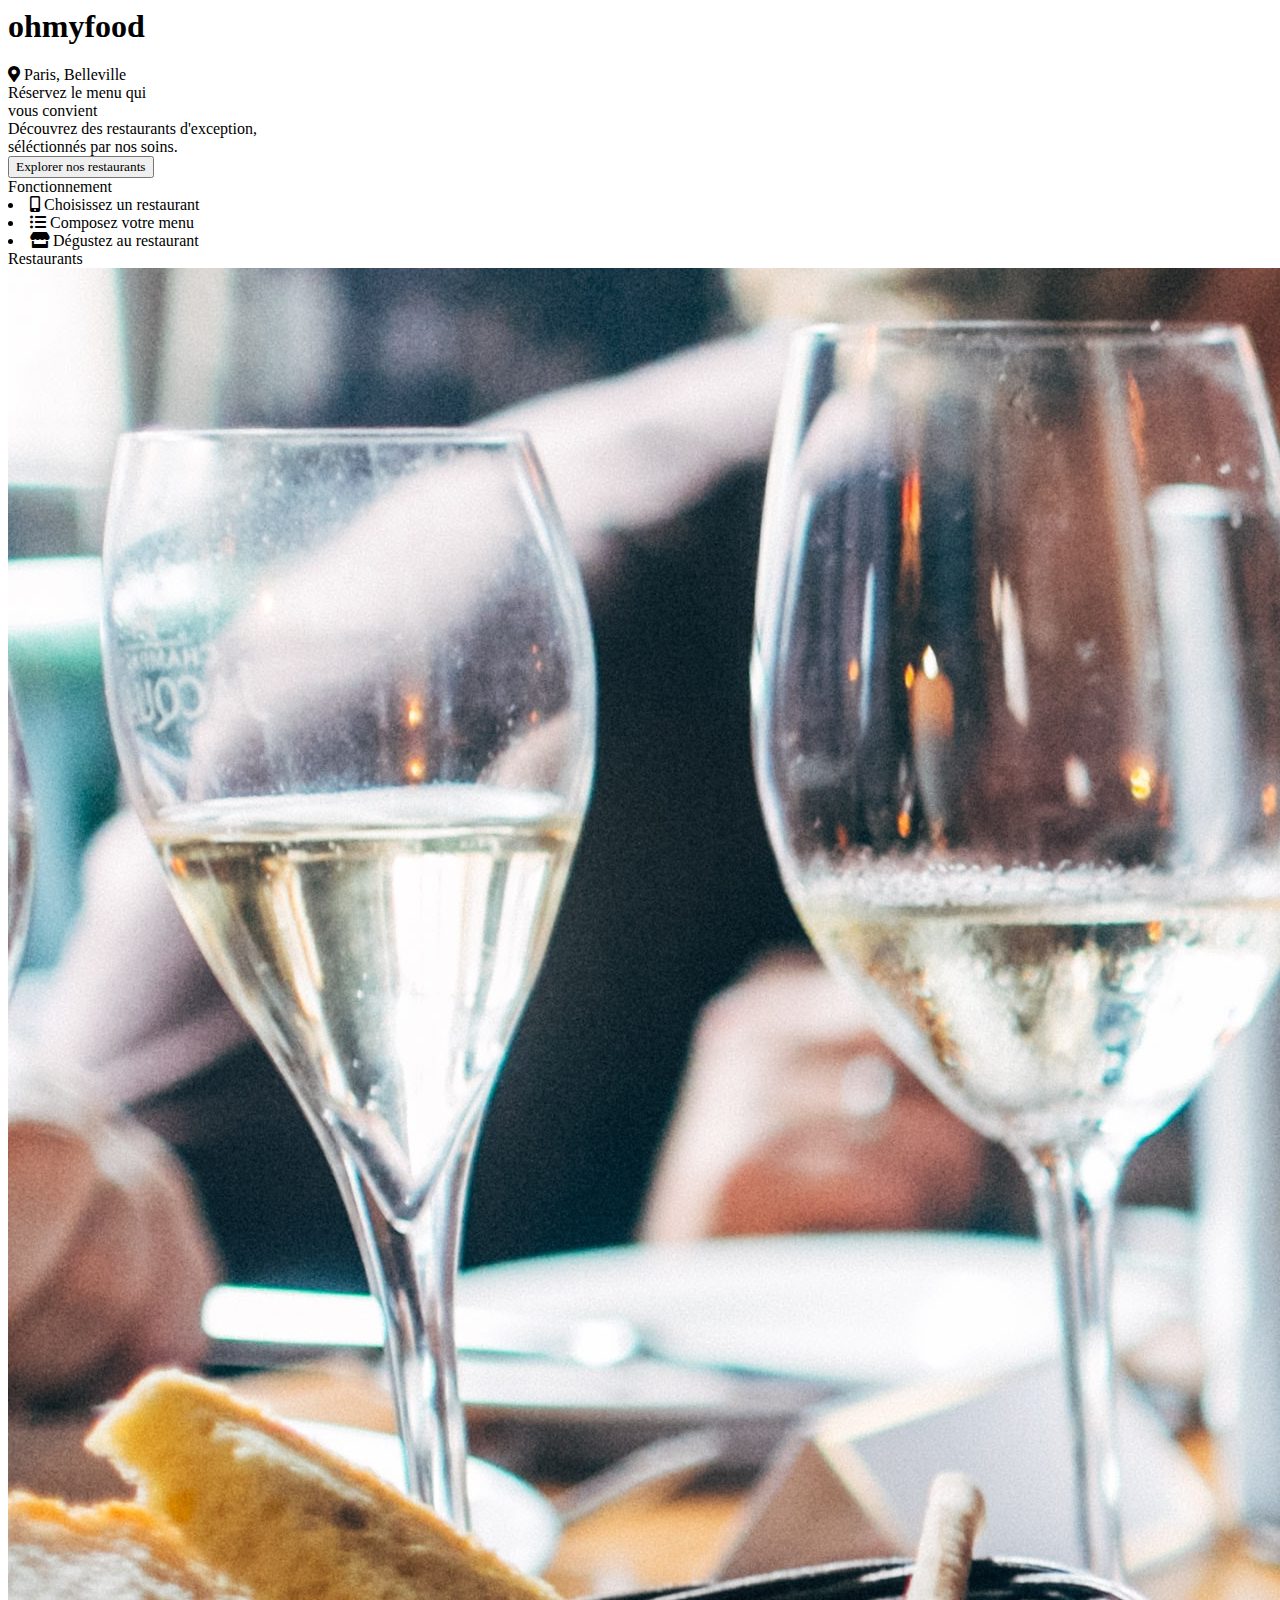
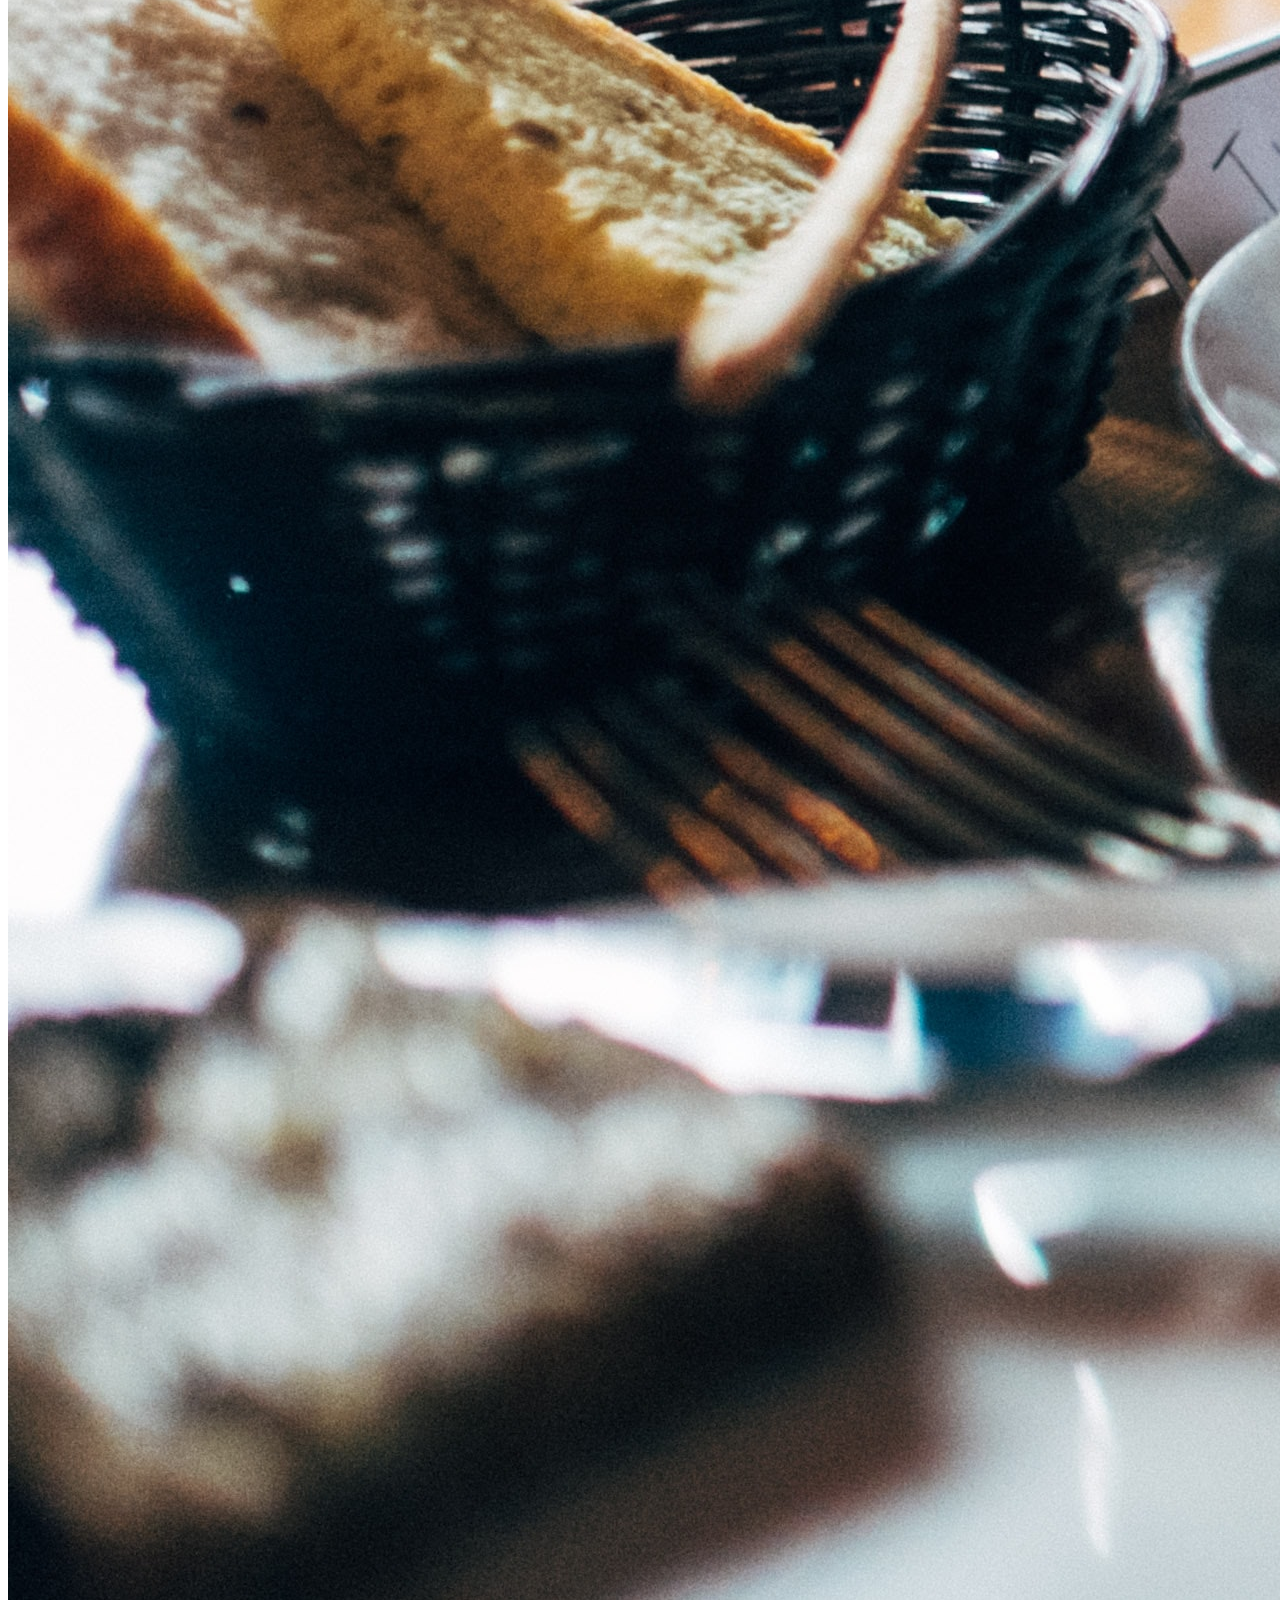
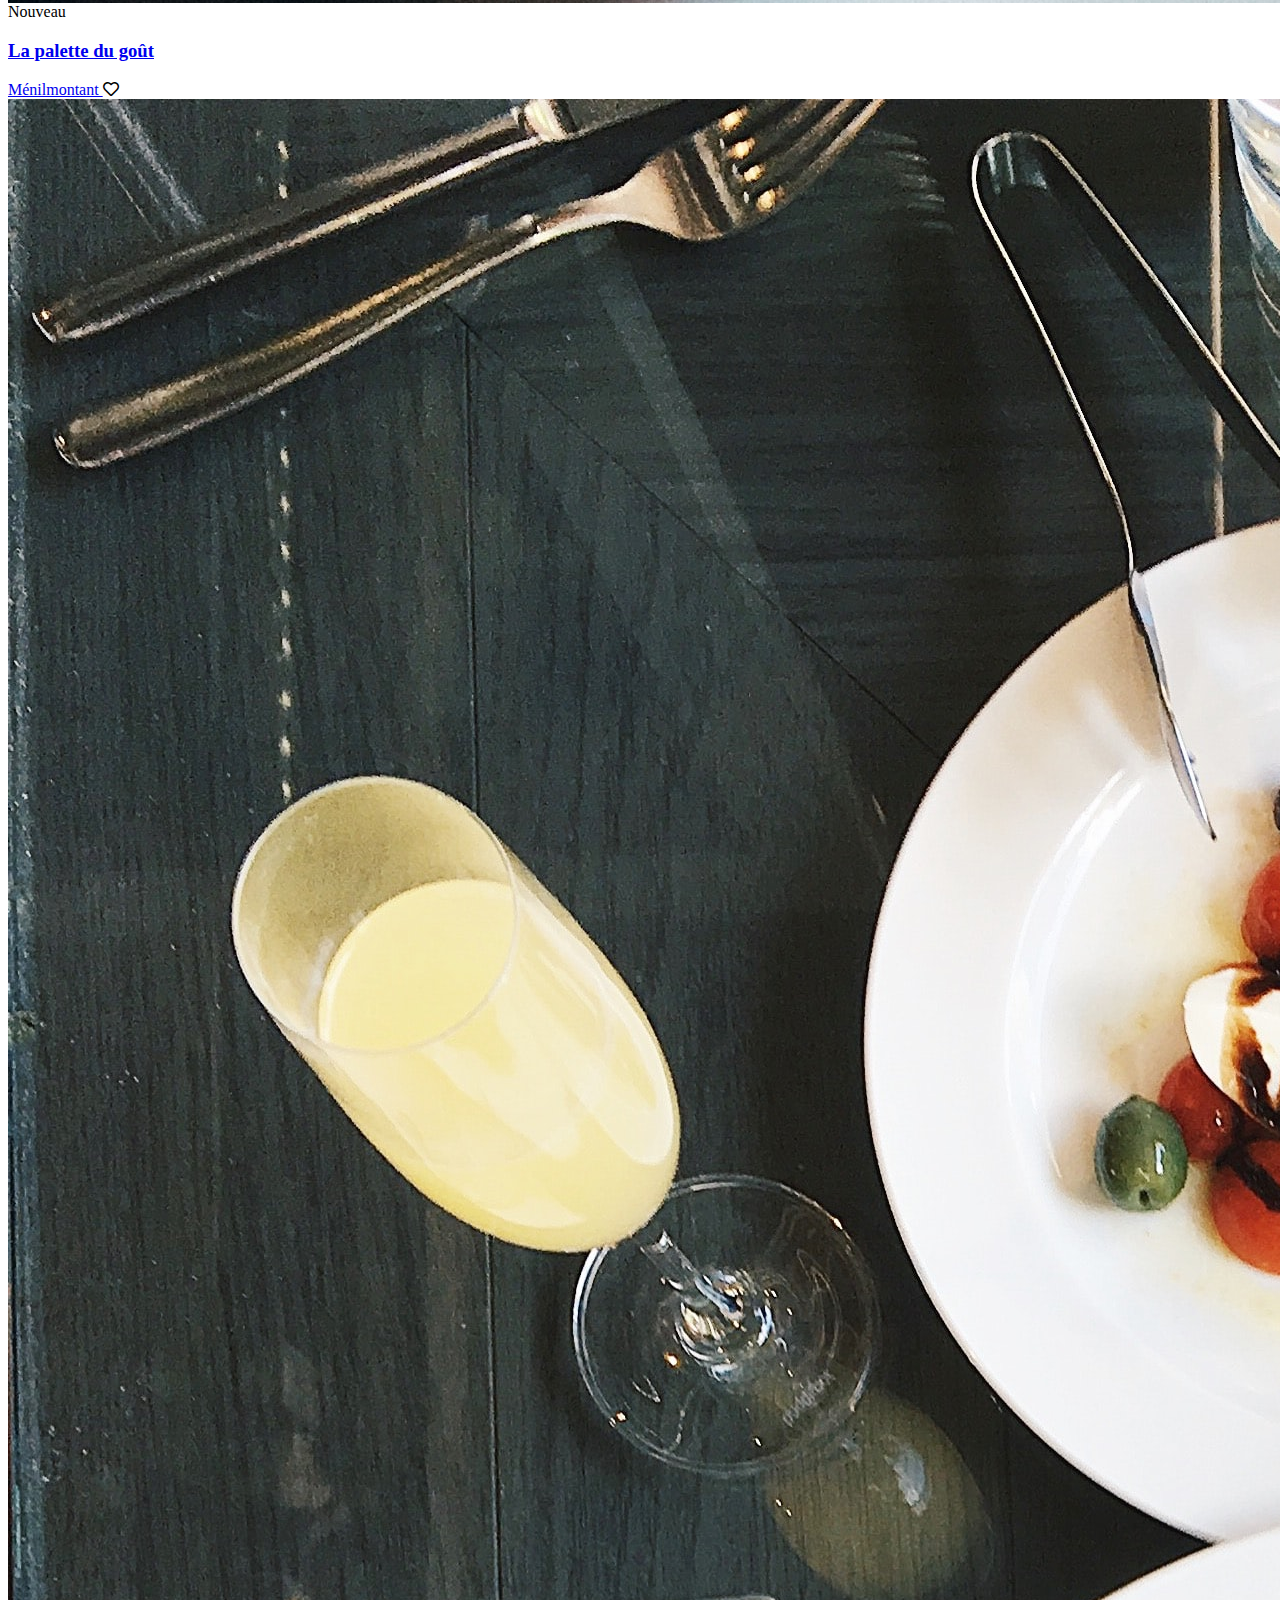
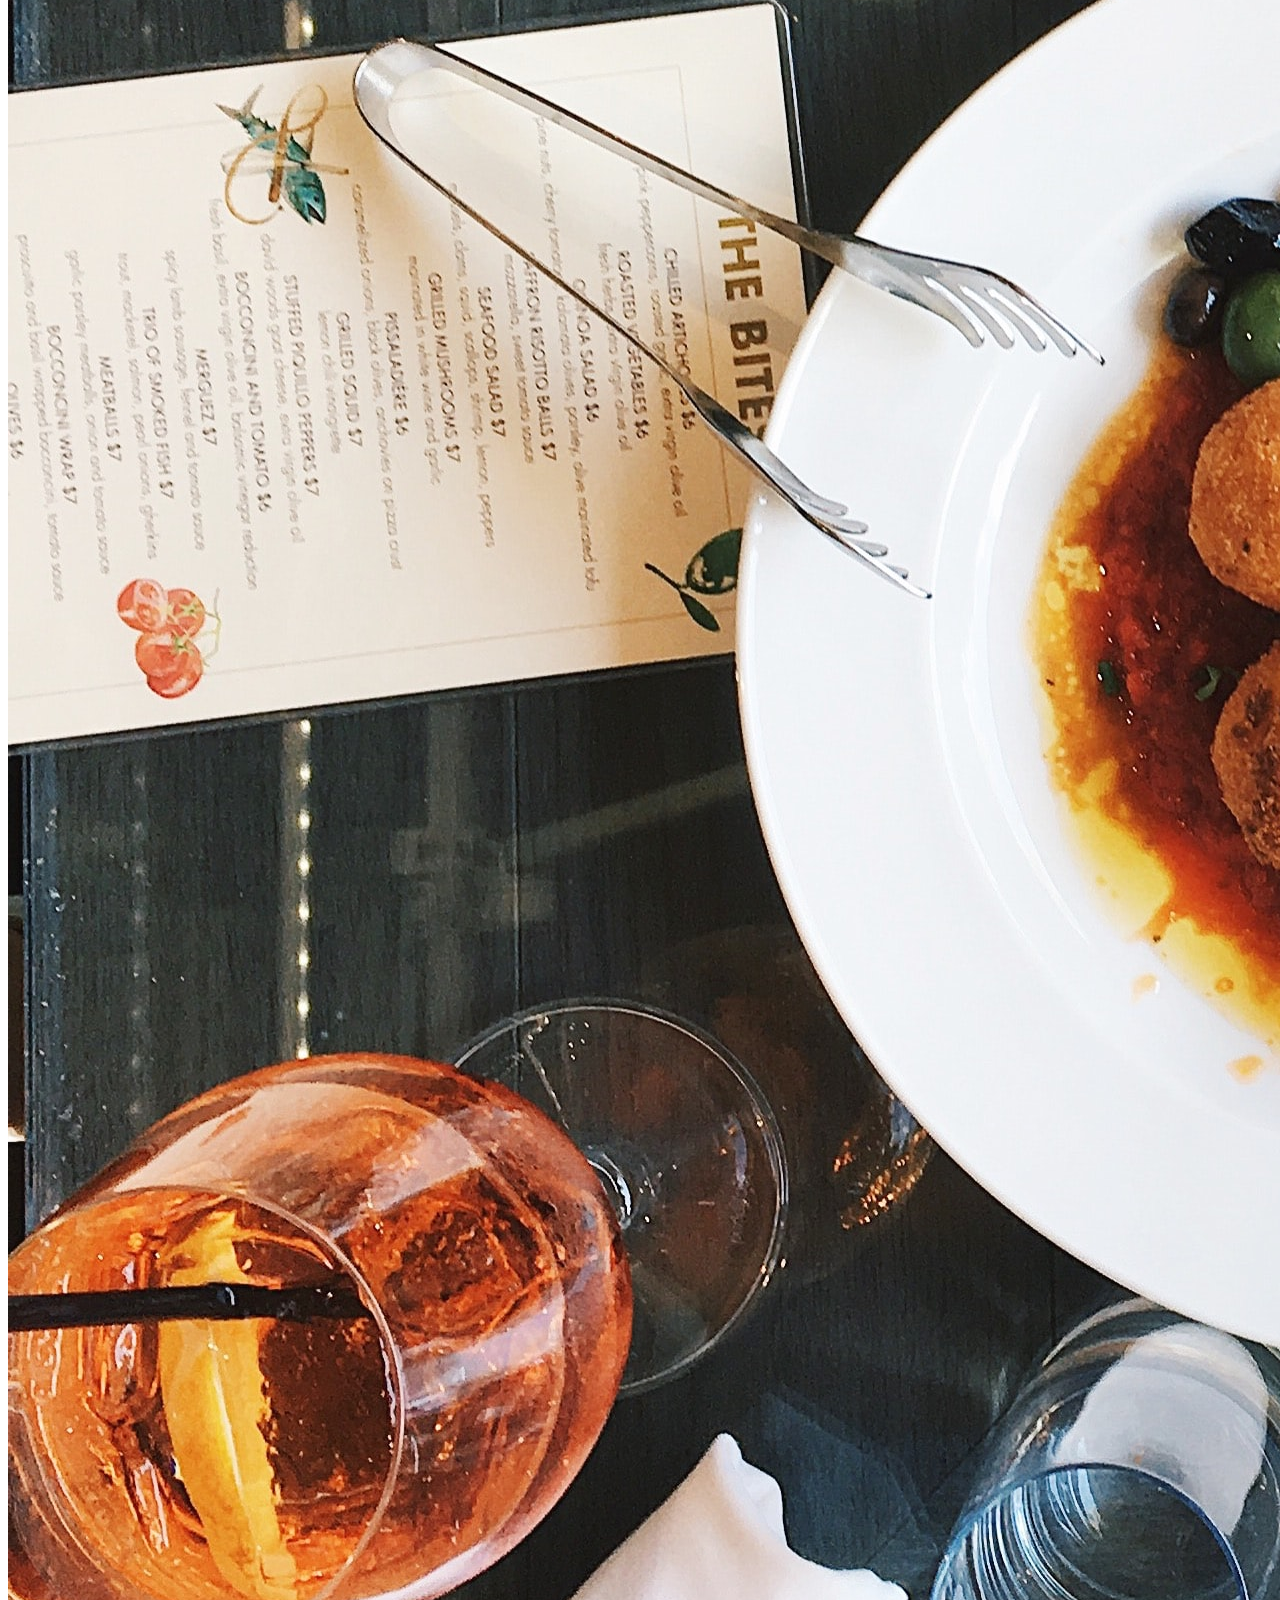
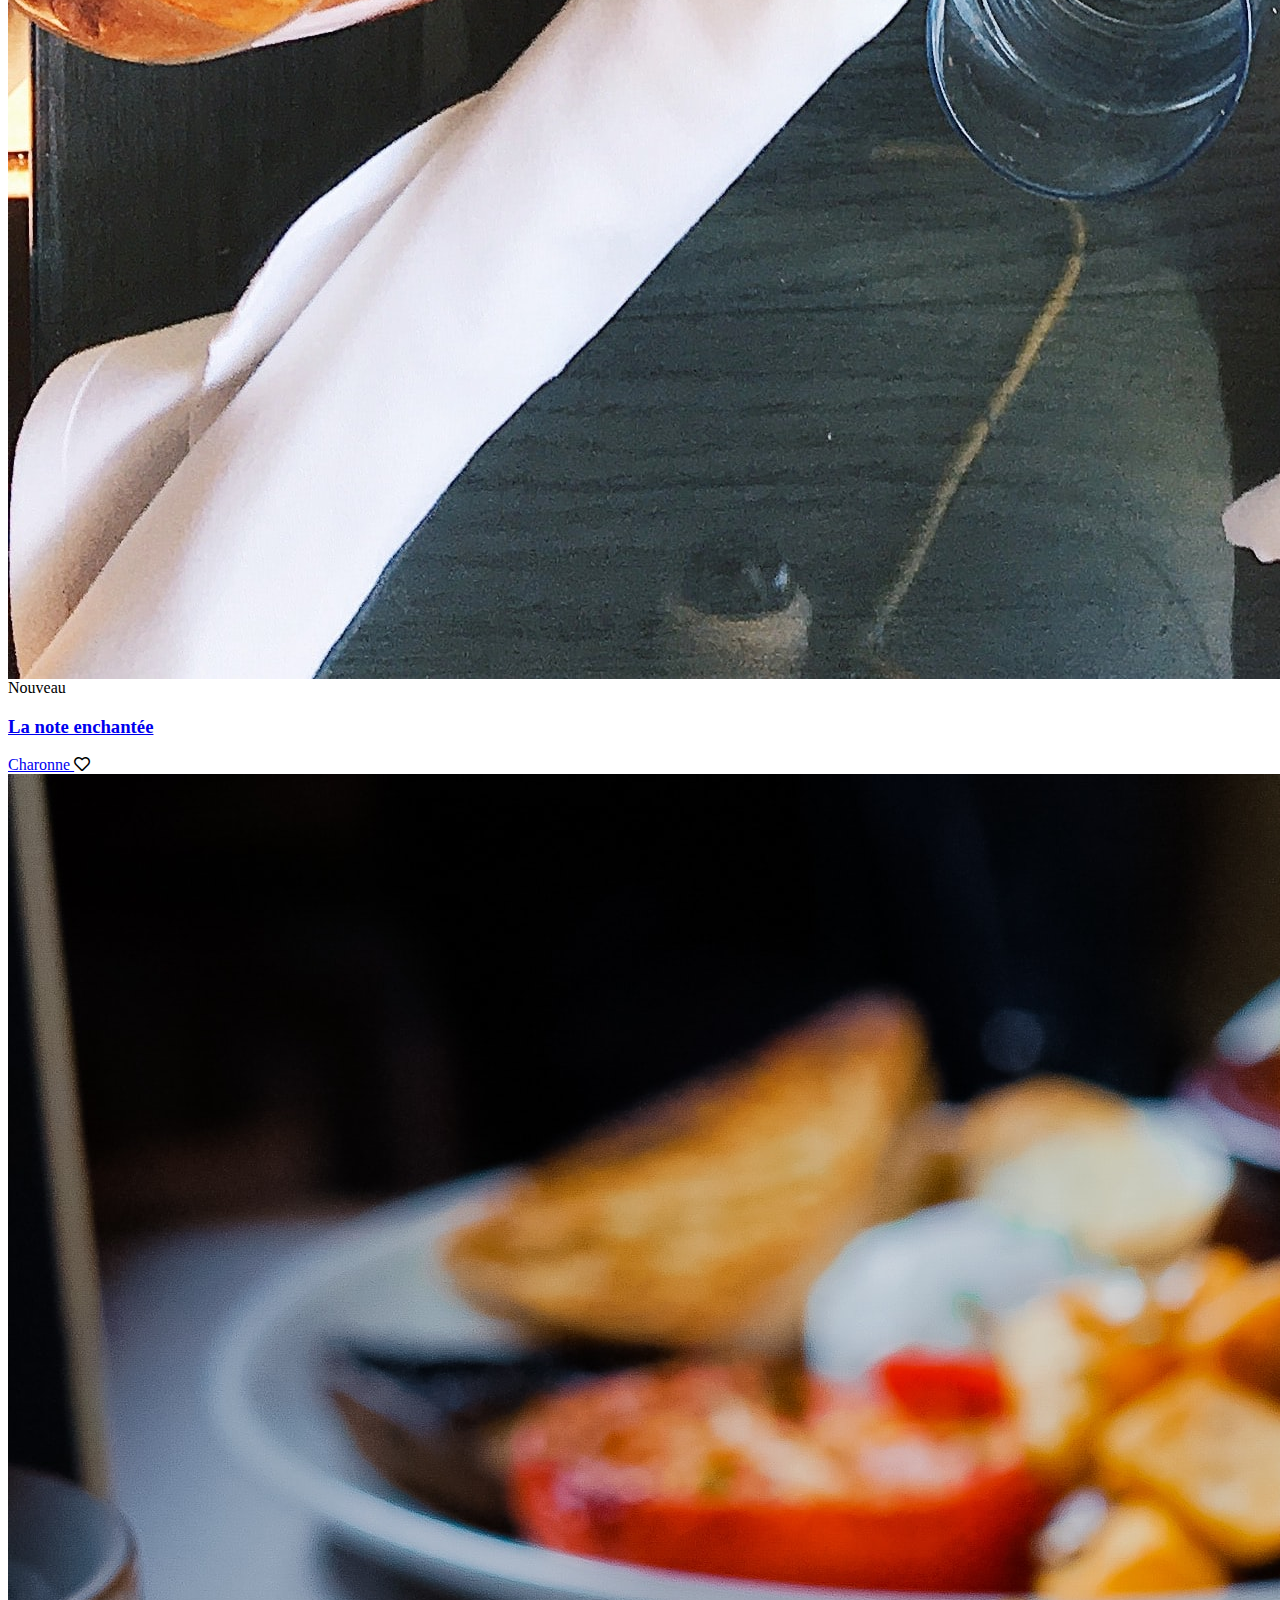
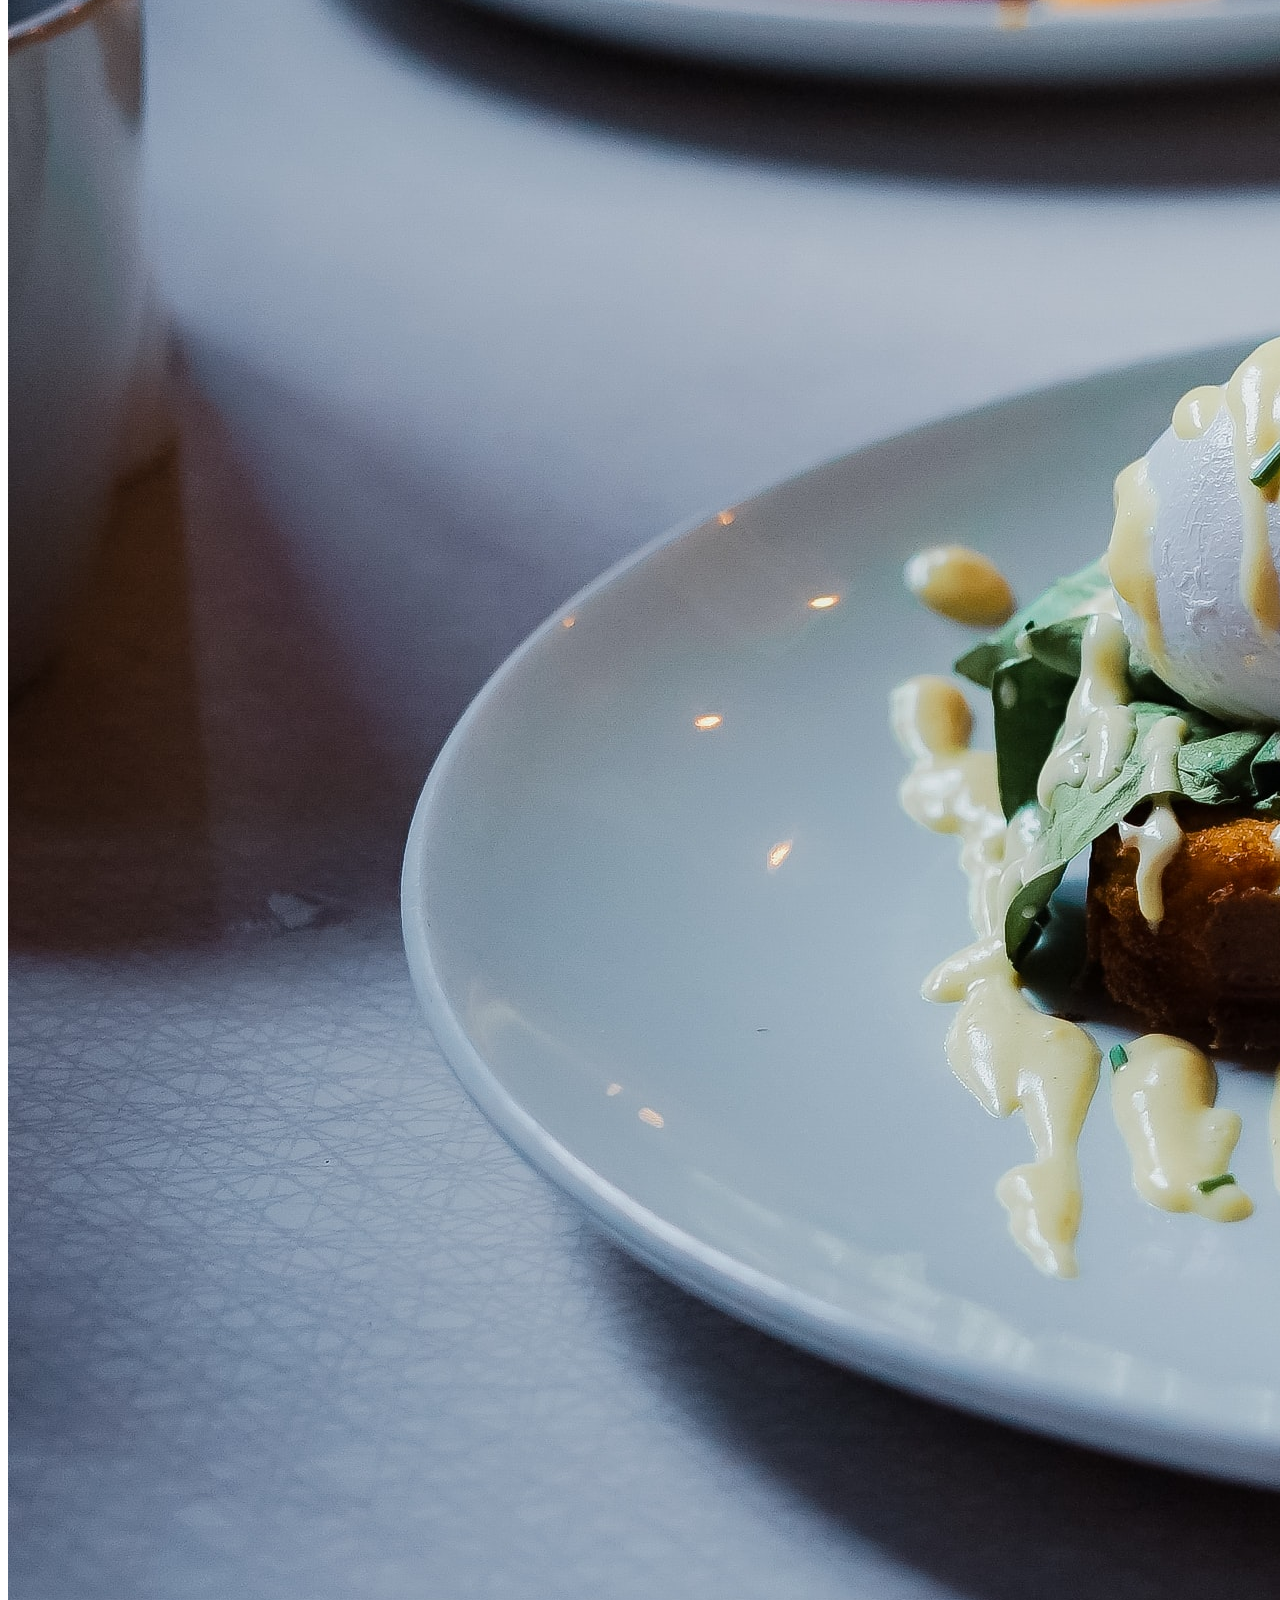
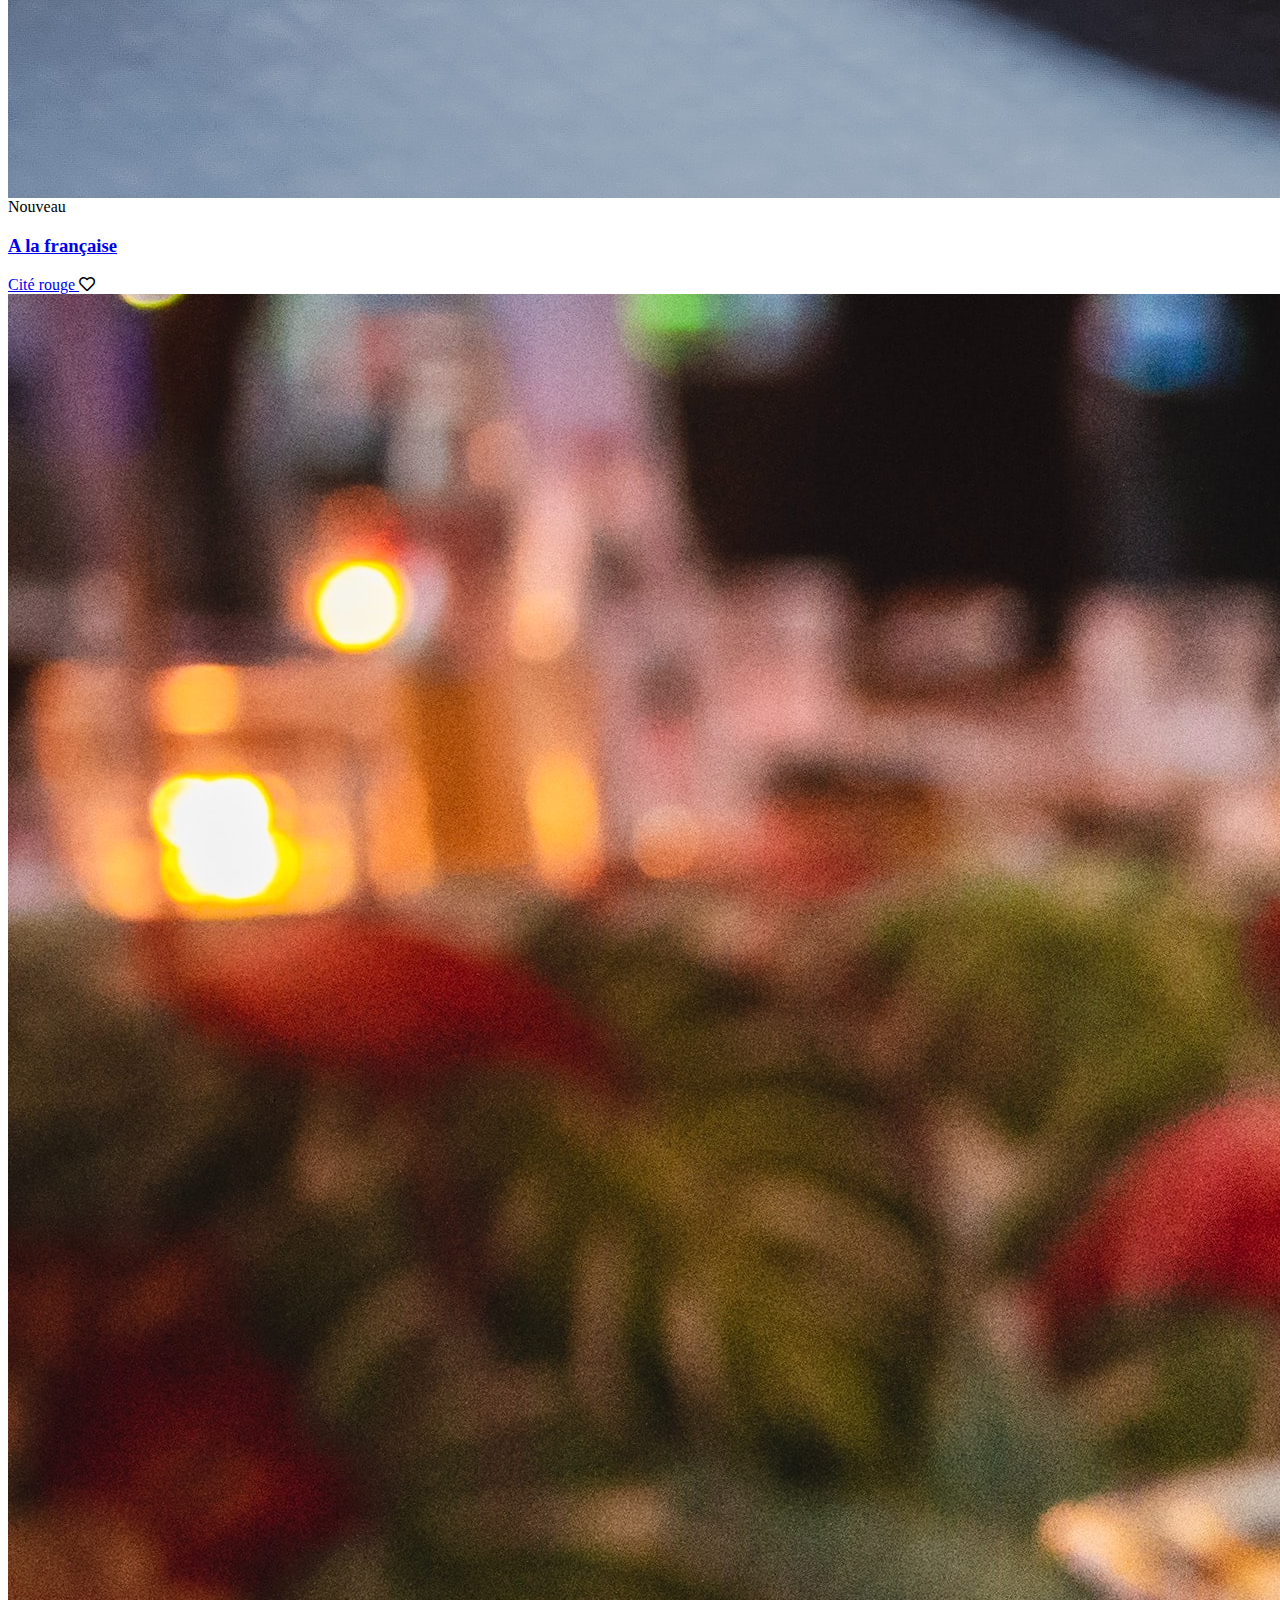
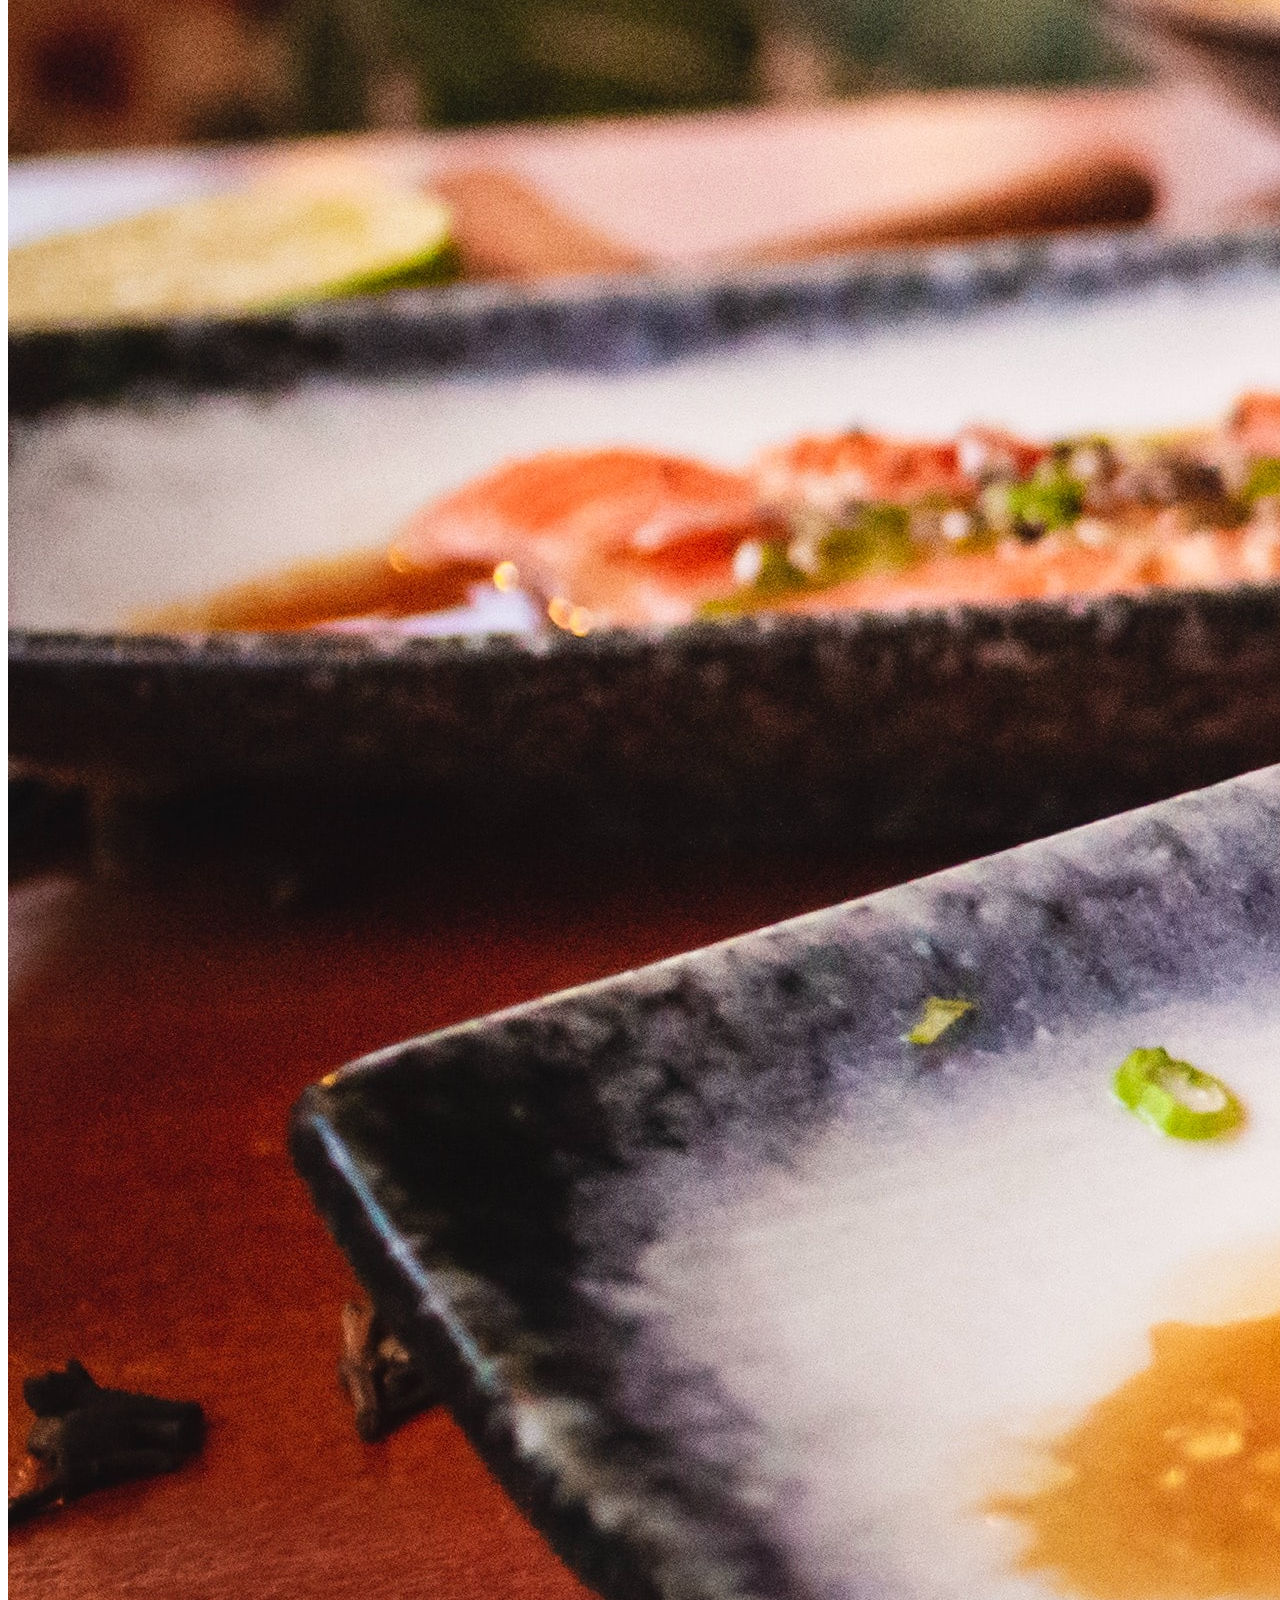
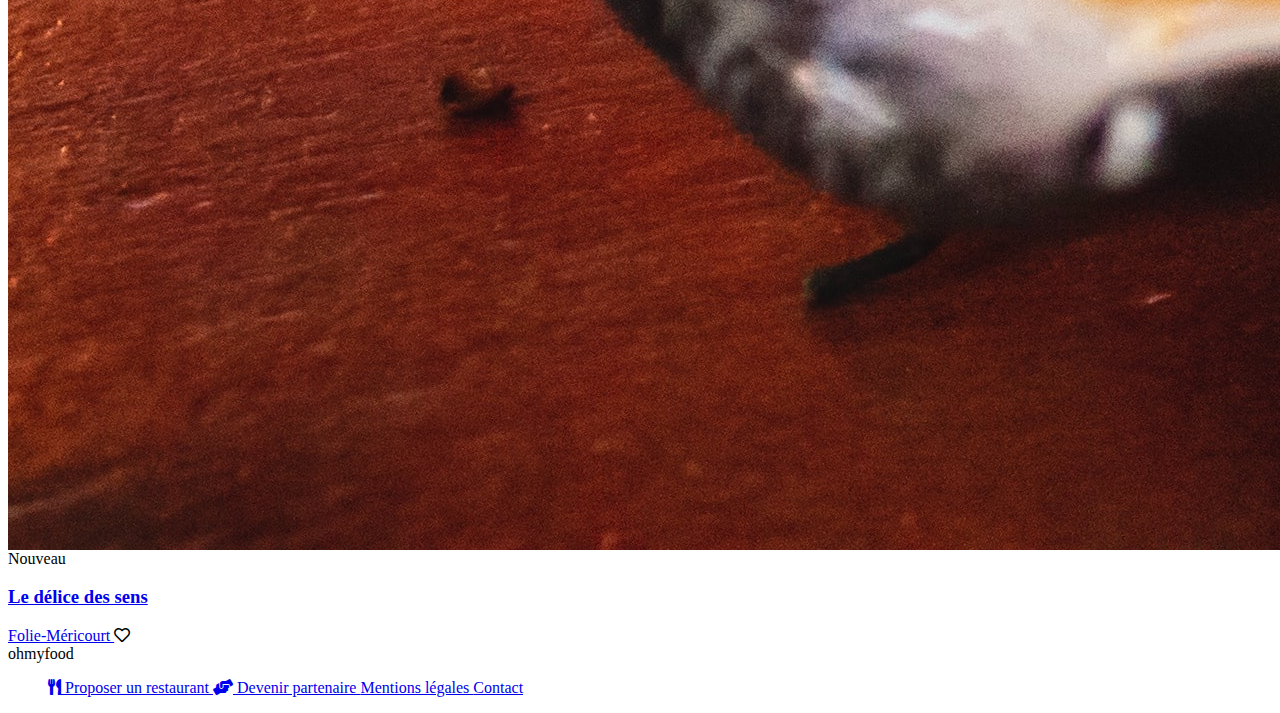
==== index.html @ 0ddaffd0 "Restaurants + Footer" ====
<html lang="fr">

<head>
    <meta charset="UTF-8">
    <meta name="viewport" content="width=device-width, initial-scale=1.0">
    <title>Accueil - ohmyfood!</title>
    <link href="styles/css_index.css" rel="stylesheet" type="text/css">
    <link rel="stylesheet" href="https://use.fontawesome.com/releases/v5.15.1/css/all.css">
    <link rel="stylesheet" href="flexboxgrid-6.3.1/css/flexboxgrid.css" type="text/css">
</head>

<body>

<!-- Chargement de la page -->
    <div class="loader">
        <div class="container_loader_item">
            <span class="loader_item loader_item1"></span>
            <span class="loader_item loader_item2"></span>
            <span class="loader_item loader_item3"></span>
        </div>
    </div>
<!------------->

    <header>
        <h1 class="header_logo"> ohmyfood </h1>
    </header>

    <main>
        <section class="localisation">
            <i class="fa-map-marker-alt fas localisation_icon"></i>
            <span class="localisation_text">Paris, Belleville</span>
        </section>

        <section class="header2">
            <div class="titre"> Réservez le menu qui </br> vous convient </div>
            <div class="sous_titre_header2"> Découvrez des restaurants d'exception,</br> séléctionnés par nos soins. </div>
            <button class="bouton_header2"> Explorer nos restaurants </button>
        </section>

<!--  Fonctionnement  -->
        <section class="fonctionnement">
            <div class="titre"> Fonctionnement </div>
            <div class="fonctionnement_items">
                <li class="fonctionnement_item">
                    <i class="fa-mobile-alt fas fonctionnement_icon" aria-hidden="true"></i>
                    <span class="text"> Choisissez un restaurant </span>
                </li>
                <li class="fonctionnement_item">
                    <i class="fa-list-ul fas fonctionnement_icon" aria-hidden="true"></i>
                    <span class="text"> Composez votre menu </span>
                </li>
                <li class="fonctionnement_item">
                    <i class="fa-store fas fonctionnement_icon" aria-hidden="true"></i>
                    <span class="text"> Dégustez au restaurant </span>
                </li>
            </div>
        </section>

<!--  Restaurants  -->
        <section class="restaurants">
            <span class="titre"> Restaurants </span>
            <div class="restaurants_cards">

                <div class="cards"  >
                    <a href="la_palette_du_gout.html"><img src="images/restaurants/jay-wennington-N_Y88TWmGwA-unsplash.jpg" class="cards_img"></a>
                    <span class="cards_vignette"> Nouveau </span>
                    
                    <a class="cards_contenu" href="la_palette_du_gout.html">
                        <h3 class="cards_titre"> La palette du goût </h3>
                        <span class="cards_sous_titre"> Ménilmontant </span>
                    </a>
                    <i class="far fa-heart"></i>
                </div>

                <div class="cards"  >
                    <a href="la_note_enchantee.html">
                        <img src="images/restaurants/stil-u2Lp8tXIcjw-unsplash.jpg" class="cards_img">
                    </a>
                    <span class="cards_vignette"> Nouveau </span>
                    <a class="cards_contenu" href="la_note_enchantee.html">
                        <h3 class="cards_titre"> La note enchantée </h3>
                        <span class="cards_sous_titre"> Charonne </span>
                    </a>
                    <i class="far fa-heart"></i>
                </div>

                <div class="cards"  >
                    <a href="a_la_francaise.html">
                        <img src="images/restaurants/toa-heftiba-DQKerTsQwi0-unsplash.jpg" class="cards_img">
                    </a>
                    <span class="cards_vignette"> Nouveau </span>
                    <a class="cards_contenu" href="a_la_francaise.html">
                        <h3 class="cards_titre"> A la française </h3>
                        <span class="cards_sous_titre"> Cité rouge </span>
                    </a>
                    <i class="far fa-heart"></i>
                </div>

                <div class="cards"  >
                    <a href="le_delice_des_sens.html">
                        <img src="images/restaurants/louis-hansel-shotsoflouis-qNBGVyOCY8Q-unsplash.jpg" class="cards_img">
                    </a>
                    <span class="cards_vignette"> Nouveau </span>
                    <a class="cards_contenu" href="le_delice_des_sens.html">
                        <h3 class="cards_titre"> Le délice des sens </h3>
                        <span class="cards_sous_titre"> Folie-Méricourt </span>
                    </a>
                    <i class="far fa-heart"></i>
                </div>

            </div>
        </section>
    </main>

<!--  Footer  -->
    <footer>
        <span class="footer_titre"> ohmyfood </span>
        <ul class="footer_list" >
            <a class="footer_text" href=# >
                <i class="fa-utensils fas footer__icon"></i>  Proposer un restaurant 
            </a>
            <a class="footer_text" href=# >
                <i class="fa-hands-helping fas footer__icon"></i> Devenir partenaire
            </a>
            <a class="footer_text" href=# > Mentions légales <a>
            <a class="footer_text" href="mailto:contact@ohmyfood.com" > Contact </a>
        </ul> 

    </footer>






</body>







































</html>
---- styles/css_index.css ----
@font-face{
    font-family: "Shrikhand";
    src: url("../polices/Shrikhand-Regular.otf");
  }
 @font-face{
    font-family: "Roboto";
    src: url("../polices/Roboto-regular.ttf");
}


* {
    font-family:"Roboto";
  }

@media(max-width:1000px){

/********** Chargement de la page **********/
    @keyframes loader{
        100% {  
            opacity: 0;
            z-index: 0;
        }
    }
    @keyframes jump{
        0% {
            transform: translateY(0);
        }
        25% {
            transform: translateY(.5rem);
        }
        75% {
            transform: translateY(-.5rem);
        }
        100% {
            transform: translateY(0);
        }
    }
    body{
        margin: 0px;
    }
    .loader{
        position: fixed;
        height: 100%;
        width: 100%;
        left: 0;
        top: 0;
        background-color: hsla(0,0%,100%,.9);
        animation: loader .01s;
        animation-delay: 1.75s;
        animation-fill-mode: both;
        z-index: 10000;
        display: flex;
        align-items: center;
        justify-content: center;
    }
    .container_loader_item{
        display: flex;
        width: 5rem;
        justify-content: space-between;
    }
    .loader_item {
        height: 1rem;
        width: 1rem;
        border-radius: 1rem;
        animation: jump 1s;
        animation-iteration-count: 1;
    }
    .loader_item1{ background-color: #9356dc;                        }
    .loader_item2{ background-color: #ff79da; animation-delay: .25s; }
    .loader_item3{ background-color: #99e2d0; animation-delay: .5s ; }
    
    


    
    
/********** Header **********/ 
    header{
        padding: 1rem;
        box-shadow: 0 0 0.5rem rgb(0 0 0 / 25%);
        position: relative;
        z-index: 1000;
    }
    .header_logo{
        font-family: Shrikhand,"cursive";
        margin: 0;
        text-align: center;
    }

    .localisation{
        display: flex;
        justify-content: center;
        padding: 1.25rem 1rem;
        background-color: #e8e6e6;
        font-size: 1.2rem;
        position: relative;
    }
    .localisation_icon{
        margin-right: 1rem;
    }
    .fa, .fas{
        font-weight: 900;
    }
    .localisation_text{
        font-weight: 700;
        color: #403e3e;
    }

/********** Header 2 **********/
    .header2{
        padding: 2rem;
        text-align: center;
        background-color: #fafafa;
    }
    .titre{
        font-size: 1.8em;
        font-weight: bold;
    }
    .sous_titre_header2{
        font-weight: 500;
        margin: 1.3rem 0;
        color: #403e3e;
        font-size: 1.8em;
    }
    .bouton_header2{
        border: 0;
        padding: .95rem 1.5rem;
        font-weight: 500;
        font-size: 1.25rem;
        border-radius: 100px;
        color: #fff;
        background-color: #686868;
        background-image: linear-gradient(0deg,rgba(147,86,220,.9),rgba(255,121,218,.9));
        cursor: pointer;transition-duration: .25s;
        box-shadow: 0.25rem 0.25rem 10px rgb(0 0 0 / 25%);
        font-size: 1.7em;
    }

/********** Fonctionnement **********/
    .fonctionnement{
        padding: 2rem 1rem;
        max-width: 1280px;
        margin: auto;
        position: relative;
    }
    .fonctionnement_items{
        margin: 0;
        padding: 0;
        list-style: none;
        counter-reset: compteListe;
    }
    .fonctionnement_item{
        padding: 1.5rem;
        margin: 1rem 0 1rem .75rem;
        box-shadow: 0.25rem 0.25rem 0.5rem rgb(0 0 0 / 13%);
        border-radius: 1.25rem;
        background-color: #f6f6f6;
        display: flex;
        justify-content: center;
        position: relative;
    }
    .fonctionnement_item:before {
        counter-increment: compteListe 1;
        content: counter(compteListe) " ";
        background: #9356dc;
        height: 1.5rem;
        width: 1.5rem;
        border-radius: 100px;
        display: flex;
        justify-content: center;
        align-items: center;
        color: #fff;
        position: absolute;
        left: -.75rem;
    }
    .fonctionnement_item i:hover{
        color: #9356DC;
    }
    .fonctionnement_icon {
        margin-right: 2rem;
        color: #7e7e7e;
        align-self: center;
        font-size: 1.6em;
    }

    .text{
        font-weight: bold;
        text-align: center;
        font-size: 1.4em;
    }


    /********** restaurants **********/
    .restaurants{
        background-color: #f6f6f6;
        padding: 2rem 1rem;
        max-width: 1280px;
        margin: auto;
        position: relative;
    }
    .restaurants_cards{
        display: flex;
        flex-direction: column;
        justify-content: space-around;
        margin-top: 1em;
    }
    .cards{
        background-color: #fff;
        border-radius: 1rem;
        position: relative;
        text-decoration: none;
        color: inherit;
        display: flex;
        flex-direction: row;
        flex-wrap: wrap;
        justify-content: space-between;
        align-items: center;
        margin: 1em;
    }
    .cards_img{
        height: 12rem;
        width: 100%;
        border: 0 solid transparent;
        border-radius: 1rem 1rem 0 0;
        box-shadow: none;
        object-fit: cover;
    }
    .cards_vignette{
        background-color: #99e2d0;
        color: #1b6150;
        padding: .5rem;
        border-radius: .125rem;
        position: absolute;
        top: 1rem;
        right: .75rem;
    }
    .cards_contenu{
        padding: 1rem;
        position: relative;
        display: flex;
        flex-direction: column;
        color: black;
        text-decoration: none;
    }
    .cards_titre{
        margin: 0 0 .25rem;
    }
    .coeur{
        height: 2rem;
        width: 2rem;
        background-color: transparent;
        border: 0 solid transparent;
        padding: 0;
        display: flex;
        align-items: center;
        justify-content: center;
        cursor: pointer;
        position: relative;
    }
    .fa-heart:before {
    font-size: 2em;
    margin-right: 1em;
    }
    .fa-heart:active {
        color:#9356dc;
    }


/********** Footer **********/
    footer{
        display: flex;
        flex-direction: column;
        padding: 1rem;
        background-color: #353535;
        max-width: 1280px;
        margin: auto;
        position: relative;
    }
    .footer_titre{
        color: #fff;
        font-family: Shrikhand;
        font-size: 1.2rem;
        margin: 0 0 1rem;
    }
    .footer_list {
        list-style: none;
        padding: 0;
        margin: 0;
        display: flex;
        flex-direction: column;
    }
    .footer_text{
        color: #fff;
        text-decoration: none;
        margin-top: 0.5em;
    }





}
---- flexboxgrid-6.3.1/css/flexboxgrid.css ----
/* Uncomment and set these variables to customize the grid. */

.container-fluid {
  margin-right: auto;
  margin-left: auto;
  padding-right: 2rem;
  padding-left: 2rem;
}

.row {
  box-sizing: border-box;
  display: -ms-flexbox;
  display: -webkit-box;
  display: flex;
  -ms-flex: 0 1 auto;
  -webkit-box-flex: 0;
  flex: 0 1 auto;
  -ms-flex-direction: row;
  -webkit-box-orient: horizontal;
  -webkit-box-direction: normal;
  flex-direction: row;
  -ms-flex-wrap: wrap;
  flex-wrap: wrap;
  margin-right: -1rem;
  margin-left: -1rem;
}

.row.reverse {
  -ms-flex-direction: row-reverse;
  -webkit-box-orient: horizontal;
  -webkit-box-direction: reverse;
  flex-direction: row-reverse;
}

.col.reverse {
  -ms-flex-direction: column-reverse;
  -webkit-box-orient: vertical;
  -webkit-box-direction: reverse;
  flex-direction: column-reverse;
}

.col-xs,
.col-xs-1,
.col-xs-2,
.col-xs-3,
.col-xs-4,
.col-xs-5,
.col-xs-6,
.col-xs-7,
.col-xs-8,
.col-xs-9,
.col-xs-10,
.col-xs-11,
.col-xs-12 {
  box-sizing: border-box;
  -ms-flex: 0 0 auto;
  -webkit-box-flex: 0;
  flex: 0 0 auto;
  padding-right: 1rem;
  padding-left: 1rem;
}

.col-xs {
  -webkit-flex-grow: 1;
  -ms-flex-positive: 1;
  -webkit-box-flex: 1;
  flex-grow: 1;
  -ms-flex-preferred-size: 0;
  flex-basis: 0;
  max-width: 100%;
}

.col-xs-1 {
  -ms-flex-preferred-size: 8.333%;
  flex-basis: 8.333%;
  max-width: 8.333%;
}

.col-xs-2 {
  -ms-flex-preferred-size: 16.667%;
  flex-basis: 16.667%;
  max-width: 16.667%;
}

.col-xs-3 {
  -ms-flex-preferred-size: 25%;
  flex-basis: 25%;
  max-width: 25%;
}

.col-xs-4 {
  -ms-flex-preferred-size: 33.333%;
  flex-basis: 33.333%;
  max-width: 33.333%;
}

.col-xs-5 {
  -ms-flex-preferred-size: 41.667%;
  flex-basis: 41.667%;
  max-width: 41.667%;
}

.col-xs-6 {
  -ms-flex-preferred-size: 50%;
  flex-basis: 50%;
  max-width: 50%;
}

.col-xs-7 {
  -ms-flex-preferred-size: 58.333%;
  flex-basis: 58.333%;
  max-width: 58.333%;
}

.col-xs-8 {
  -ms-flex-preferred-size: 66.667%;
  flex-basis: 66.667%;
  max-width: 66.667%;
}

.col-xs-9 {
  -ms-flex-preferred-size: 75%;
  flex-basis: 75%;
  max-width: 75%;
}

.col-xs-10 {
  -ms-flex-preferred-size: 83.333%;
  flex-basis: 83.333%;
  max-width: 83.333%;
}

.col-xs-11 {
  -ms-flex-preferred-size: 91.667%;
  flex-basis: 91.667%;
  max-width: 91.667%;
}

.col-xs-12 {
  -ms-flex-preferred-size: 100%;
  flex-basis: 100%;
  max-width: 100%;
}

.col-xs-offset-1 {
  margin-left: 8.333%;
}

.col-xs-offset-2 {
  margin-left: 16.667%;
}

.col-xs-offset-3 {
  margin-left: 25%;
}

.col-xs-offset-4 {
  margin-left: 33.333%;
}

.col-xs-offset-5 {
  margin-left: 41.667%;
}

.col-xs-offset-6 {
  margin-left: 50%;
}

.col-xs-offset-7 {
  margin-left: 58.333%;
}

.col-xs-offset-8 {
  margin-left: 66.667%;
}

.col-xs-offset-9 {
  margin-left: 75%;
}

.col-xs-offset-10 {
  margin-left: 83.333%;
}

.col-xs-offset-11 {
  margin-left: 91.667%;
}

.start-xs {
  -ms-flex-pack: start;
  -webkit-box-pack: start;
  justify-content: flex-start;
  text-align: start;
}

.center-xs {
  -ms-flex-pack: center;
  -webkit-box-pack: center;
  justify-content: center;
  text-align: center;
}

.end-xs {
  -ms-flex-pack: end;
  -webkit-box-pack: end;
  justify-content: flex-end;
  text-align: end;
}

.top-xs {
  -ms-flex-align: start;
  -webkit-box-align: start;
  align-items: flex-start;
}

.middle-xs {
  -ms-flex-align: center;
  -webkit-box-align: center;
  align-items: center;
}

.bottom-xs {
  -ms-flex-align: end;
  -webkit-box-align: end;
  align-items: flex-end;
}

.around-xs {
  -ms-flex-pack: distribute;
  justify-content: space-around;
}

.between-xs {
  -ms-flex-pack: justify;
  -webkit-box-pack: justify;
  justify-content: space-between;
}

.first-xs {
  -ms-flex-order: -1;
  -webkit-box-ordinal-group: 0;
  order: -1;
}

.last-xs {
  -ms-flex-order: 1;
  -webkit-box-ordinal-group: 2;
  order: 1;
}

@media only screen and (min-width: 48em) {
  .container {
    width: 46rem;
  }

  .col-sm,
  .col-sm-1,
  .col-sm-2,
  .col-sm-3,
  .col-sm-4,
  .col-sm-5,
  .col-sm-6,
  .col-sm-7,
  .col-sm-8,
  .col-sm-9,
  .col-sm-10,
  .col-sm-11,
  .col-sm-12 {
    box-sizing: border-box;
    -ms-flex: 0 0 auto;
    -webkit-box-flex: 0;
    flex: 0 0 auto;
    padding-right: 1rem;
    padding-left: 1rem;
  }

  .col-sm {
    -webkit-flex-grow: 1;
    -ms-flex-positive: 1;
    -webkit-box-flex: 1;
    flex-grow: 1;
    -ms-flex-preferred-size: 0;
    flex-basis: 0;
    max-width: 100%;
  }

  .col-sm-1 {
    -ms-flex-preferred-size: 8.333%;
    flex-basis: 8.333%;
    max-width: 8.333%;
  }

  .col-sm-2 {
    -ms-flex-preferred-size: 16.667%;
    flex-basis: 16.667%;
    max-width: 16.667%;
  }

  .col-sm-3 {
    -ms-flex-preferred-size: 25%;
    flex-basis: 25%;
    max-width: 25%;
  }

  .col-sm-4 {
    -ms-flex-preferred-size: 33.333%;
    flex-basis: 33.333%;
    max-width: 33.333%;
  }

  .col-sm-5 {
    -ms-flex-preferred-size: 41.667%;
    flex-basis: 41.667%;
    max-width: 41.667%;
  }

  .col-sm-6 {
    -ms-flex-preferred-size: 50%;
    flex-basis: 50%;
    max-width: 50%;
  }

  .col-sm-7 {
    -ms-flex-preferred-size: 58.333%;
    flex-basis: 58.333%;
    max-width: 58.333%;
  }

  .col-sm-8 {
    -ms-flex-preferred-size: 66.667%;
    flex-basis: 66.667%;
    max-width: 66.667%;
  }

  .col-sm-9 {
    -ms-flex-preferred-size: 75%;
    flex-basis: 75%;
    max-width: 75%;
  }

  .col-sm-10 {
    -ms-flex-preferred-size: 83.333%;
    flex-basis: 83.333%;
    max-width: 83.333%;
  }

  .col-sm-11 {
    -ms-flex-preferred-size: 91.667%;
    flex-basis: 91.667%;
    max-width: 91.667%;
  }

  .col-sm-12 {
    -ms-flex-preferred-size: 100%;
    flex-basis: 100%;
    max-width: 100%;
  }

  .col-sm-offset-1 {
    margin-left: 8.333%;
  }

  .col-sm-offset-2 {
    margin-left: 16.667%;
  }

  .col-sm-offset-3 {
    margin-left: 25%;
  }

  .col-sm-offset-4 {
    margin-left: 33.333%;
  }

  .col-sm-offset-5 {
    margin-left: 41.667%;
  }

  .col-sm-offset-6 {
    margin-left: 50%;
  }

  .col-sm-offset-7 {
    margin-left: 58.333%;
  }

  .col-sm-offset-8 {
    margin-left: 66.667%;
  }

  .col-sm-offset-9 {
    margin-left: 75%;
  }

  .col-sm-offset-10 {
    margin-left: 83.333%;
  }

  .col-sm-offset-11 {
    margin-left: 91.667%;
  }

  .start-sm {
    -ms-flex-pack: start;
    -webkit-box-pack: start;
    justify-content: flex-start;
    text-align: start;
  }

  .center-sm {
    -ms-flex-pack: center;
    -webkit-box-pack: center;
    justify-content: center;
    text-align: center;
  }

  .end-sm {
    -ms-flex-pack: end;
    -webkit-box-pack: end;
    justify-content: flex-end;
    text-align: end;
  }

  .top-sm {
    -ms-flex-align: start;
    -webkit-box-align: start;
    align-items: flex-start;
  }

  .middle-sm {
    -ms-flex-align: center;
    -webkit-box-align: center;
    align-items: center;
  }

  .bottom-sm {
    -ms-flex-align: end;
    -webkit-box-align: end;
    align-items: flex-end;
  }

  .around-sm {
    -ms-flex-pack: distribute;
    justify-content: space-around;
  }

  .between-sm {
    -ms-flex-pack: justify;
    -webkit-box-pack: justify;
    justify-content: space-between;
  }

  .first-sm {
    -ms-flex-order: -1;
    -webkit-box-ordinal-group: 0;
    order: -1;
  }

  .last-sm {
    -ms-flex-order: 1;
    -webkit-box-ordinal-group: 2;
    order: 1;
  }
}

@media only screen and (min-width: 62em) {
  .container {
    width: 61rem;
  }

  .col-md,
  .col-md-1,
  .col-md-2,
  .col-md-3,
  .col-md-4,
  .col-md-5,
  .col-md-6,
  .col-md-7,
  .col-md-8,
  .col-md-9,
  .col-md-10,
  .col-md-11,
  .col-md-12 {
    box-sizing: border-box;
    -ms-flex: 0 0 auto;
    -webkit-box-flex: 0;
    flex: 0 0 auto;
    padding-right: 1rem;
    padding-left: 1rem;
  }

  .col-md {
    -webkit-flex-grow: 1;
    -ms-flex-positive: 1;
    -webkit-box-flex: 1;
    flex-grow: 1;
    -ms-flex-preferred-size: 0;
    flex-basis: 0;
    max-width: 100%;
  }

  .col-md-1 {
    -ms-flex-preferred-size: 8.333%;
    flex-basis: 8.333%;
    max-width: 8.333%;
  }

  .col-md-2 {
    -ms-flex-preferred-size: 16.667%;
    flex-basis: 16.667%;
    max-width: 16.667%;
  }

  .col-md-3 {
    -ms-flex-preferred-size: 25%;
    flex-basis: 25%;
    max-width: 25%;
  }

  .col-md-4 {
    -ms-flex-preferred-size: 33.333%;
    flex-basis: 33.333%;
    max-width: 33.333%;
  }

  .col-md-5 {
    -ms-flex-preferred-size: 41.667%;
    flex-basis: 41.667%;
    max-width: 41.667%;
  }

  .col-md-6 {
    -ms-flex-preferred-size: 50%;
    flex-basis: 50%;
    max-width: 50%;
  }

  .col-md-7 {
    -ms-flex-preferred-size: 58.333%;
    flex-basis: 58.333%;
    max-width: 58.333%;
  }

  .col-md-8 {
    -ms-flex-preferred-size: 66.667%;
    flex-basis: 66.667%;
    max-width: 66.667%;
  }

  .col-md-9 {
    -ms-flex-preferred-size: 75%;
    flex-basis: 75%;
    max-width: 75%;
  }

  .col-md-10 {
    -ms-flex-preferred-size: 83.333%;
    flex-basis: 83.333%;
    max-width: 83.333%;
  }

  .col-md-11 {
    -ms-flex-preferred-size: 91.667%;
    flex-basis: 91.667%;
    max-width: 91.667%;
  }

  .col-md-12 {
    -ms-flex-preferred-size: 100%;
    flex-basis: 100%;
    max-width: 100%;
  }

  .col-md-offset-1 {
    margin-left: 8.333%;
  }

  .col-md-offset-2 {
    margin-left: 16.667%;
  }

  .col-md-offset-3 {
    margin-left: 25%;
  }

  .col-md-offset-4 {
    margin-left: 33.333%;
  }

  .col-md-offset-5 {
    margin-left: 41.667%;
  }

  .col-md-offset-6 {
    margin-left: 50%;
  }

  .col-md-offset-7 {
    margin-left: 58.333%;
  }

  .col-md-offset-8 {
    margin-left: 66.667%;
  }

  .col-md-offset-9 {
    margin-left: 75%;
  }

  .col-md-offset-10 {
    margin-left: 83.333%;
  }

  .col-md-offset-11 {
    margin-left: 91.667%;
  }

  .start-md {
    -ms-flex-pack: start;
    -webkit-box-pack: start;
    justify-content: flex-start;
    text-align: start;
  }

  .center-md {
    -ms-flex-pack: center;
    -webkit-box-pack: center;
    justify-content: center;
    text-align: center;
  }

  .end-md {
    -ms-flex-pack: end;
    -webkit-box-pack: end;
    justify-content: flex-end;
    text-align: end;
  }

  .top-md {
    -ms-flex-align: start;
    -webkit-box-align: start;
    align-items: flex-start;
  }

  .middle-md {
    -ms-flex-align: center;
    -webkit-box-align: center;
    align-items: center;
  }

  .bottom-md {
    -ms-flex-align: end;
    -webkit-box-align: end;
    align-items: flex-end;
  }

  .around-md {
    -ms-flex-pack: distribute;
    justify-content: space-around;
  }

  .between-md {
    -ms-flex-pack: justify;
    -webkit-box-pack: justify;
    justify-content: space-between;
  }

  .first-md {
    -ms-flex-order: -1;
    -webkit-box-ordinal-group: 0;
    order: -1;
  }

  .last-md {
    -ms-flex-order: 1;
    -webkit-box-ordinal-group: 2;
    order: 1;
  }
}

@media only screen and (min-width: 75em) {
  .container {
    width: 71rem;
  }

  .col-lg,
  .col-lg-1,
  .col-lg-2,
  .col-lg-3,
  .col-lg-4,
  .col-lg-5,
  .col-lg-6,
  .col-lg-7,
  .col-lg-8,
  .col-lg-9,
  .col-lg-10,
  .col-lg-11,
  .col-lg-12 {
    box-sizing: border-box;
    -ms-flex: 0 0 auto;
    -webkit-box-flex: 0;
    flex: 0 0 auto;
    padding-right: 1rem;
    padding-left: 1rem;
  }

  .col-lg {
    -webkit-flex-grow: 1;
    -ms-flex-positive: 1;
    -webkit-box-flex: 1;
    flex-grow: 1;
    -ms-flex-preferred-size: 0;
    flex-basis: 0;
    max-width: 100%;
  }

  .col-lg-1 {
    -ms-flex-preferred-size: 8.333%;
    flex-basis: 8.333%;
    max-width: 8.333%;
  }

  .col-lg-2 {
    -ms-flex-preferred-size: 16.667%;
    flex-basis: 16.667%;
    max-width: 16.667%;
  }

  .col-lg-3 {
    -ms-flex-preferred-size: 25%;
    flex-basis: 25%;
    max-width: 25%;
  }

  .col-lg-4 {
    -ms-flex-preferred-size: 33.333%;
    flex-basis: 33.333%;
    max-width: 33.333%;
  }

  .col-lg-5 {
    -ms-flex-preferred-size: 41.667%;
    flex-basis: 41.667%;
    max-width: 41.667%;
  }

  .col-lg-6 {
    -ms-flex-preferred-size: 50%;
    flex-basis: 50%;
    max-width: 50%;
  }

  .col-lg-7 {
    -ms-flex-preferred-size: 58.333%;
    flex-basis: 58.333%;
    max-width: 58.333%;
  }

  .col-lg-8 {
    -ms-flex-preferred-size: 66.667%;
    flex-basis: 66.667%;
    max-width: 66.667%;
  }

  .col-lg-9 {
    -ms-flex-preferred-size: 75%;
    flex-basis: 75%;
    max-width: 75%;
  }

  .col-lg-10 {
    -ms-flex-preferred-size: 83.333%;
    flex-basis: 83.333%;
    max-width: 83.333%;
  }

  .col-lg-11 {
    -ms-flex-preferred-size: 91.667%;
    flex-basis: 91.667%;
    max-width: 91.667%;
  }

  .col-lg-12 {
    -ms-flex-preferred-size: 100%;
    flex-basis: 100%;
    max-width: 100%;
  }

  .col-lg-offset-1 {
    margin-left: 8.333%;
  }

  .col-lg-offset-2 {
    margin-left: 16.667%;
  }

  .col-lg-offset-3 {
    margin-left: 25%;
  }

  .col-lg-offset-4 {
    margin-left: 33.333%;
  }

  .col-lg-offset-5 {
    margin-left: 41.667%;
  }

  .col-lg-offset-6 {
    margin-left: 50%;
  }

  .col-lg-offset-7 {
    margin-left: 58.333%;
  }

  .col-lg-offset-8 {
    margin-left: 66.667%;
  }

  .col-lg-offset-9 {
    margin-left: 75%;
  }

  .col-lg-offset-10 {
    margin-left: 83.333%;
  }

  .col-lg-offset-11 {
    margin-left: 91.667%;
  }

  .start-lg {
    -ms-flex-pack: start;
    -webkit-box-pack: start;
    justify-content: flex-start;
    text-align: start;
  }

  .center-lg {
    -ms-flex-pack: center;
    -webkit-box-pack: center;
    justify-content: center;
    text-align: center;
  }

  .end-lg {
    -ms-flex-pack: end;
    -webkit-box-pack: end;
    justify-content: flex-end;
    text-align: end;
  }

  .top-lg {
    -ms-flex-align: start;
    -webkit-box-align: start;
    align-items: flex-start;
  }

  .middle-lg {
    -ms-flex-align: center;
    -webkit-box-align: center;
    align-items: center;
  }

  .bottom-lg {
    -ms-flex-align: end;
    -webkit-box-align: end;
    align-items: flex-end;
  }

  .around-lg {
    -ms-flex-pack: distribute;
    justify-content: space-around;
  }

  .between-lg {
    -ms-flex-pack: justify;
    -webkit-box-pack: justify;
    justify-content: space-between;
  }

  .first-lg {
    -ms-flex-order: -1;
    -webkit-box-ordinal-group: 0;
    order: -1;
  }

  .last-lg {
    -ms-flex-order: 1;
    -webkit-box-ordinal-group: 2;
    order: 1;
  }
}
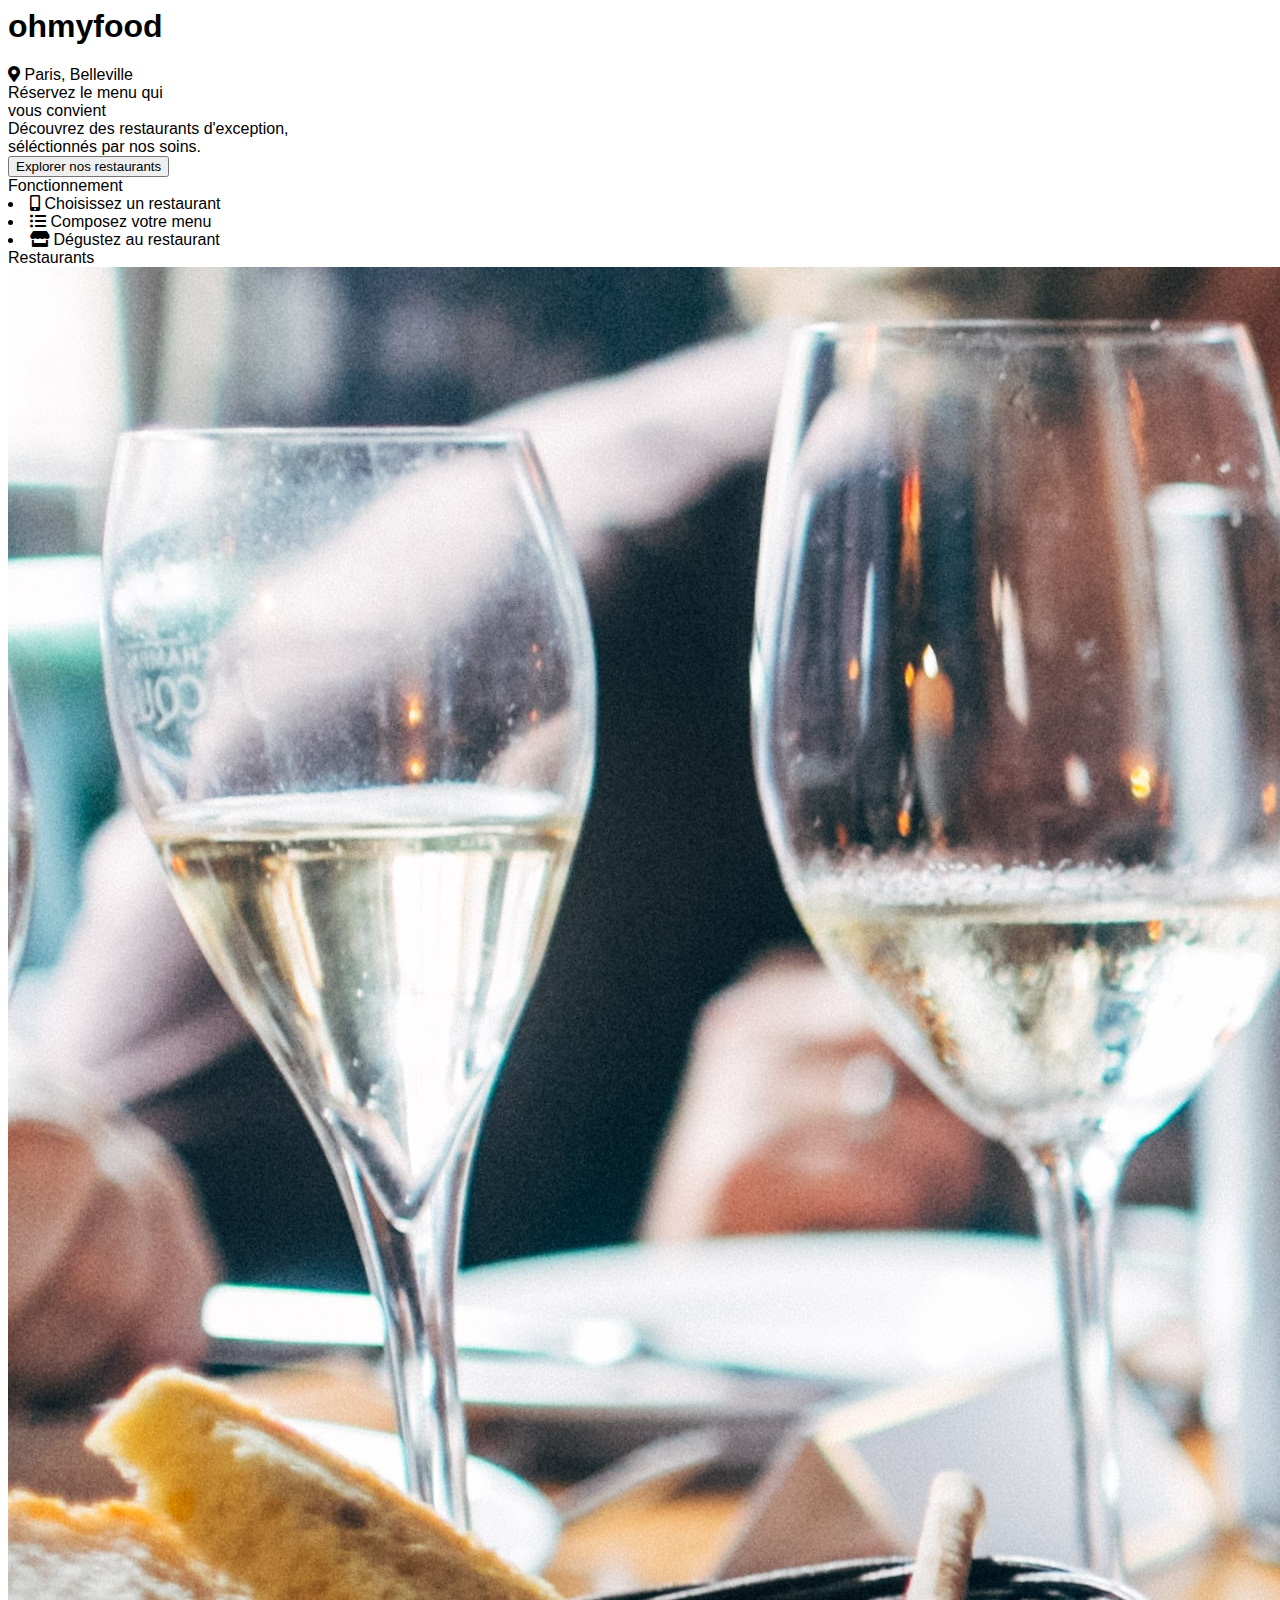
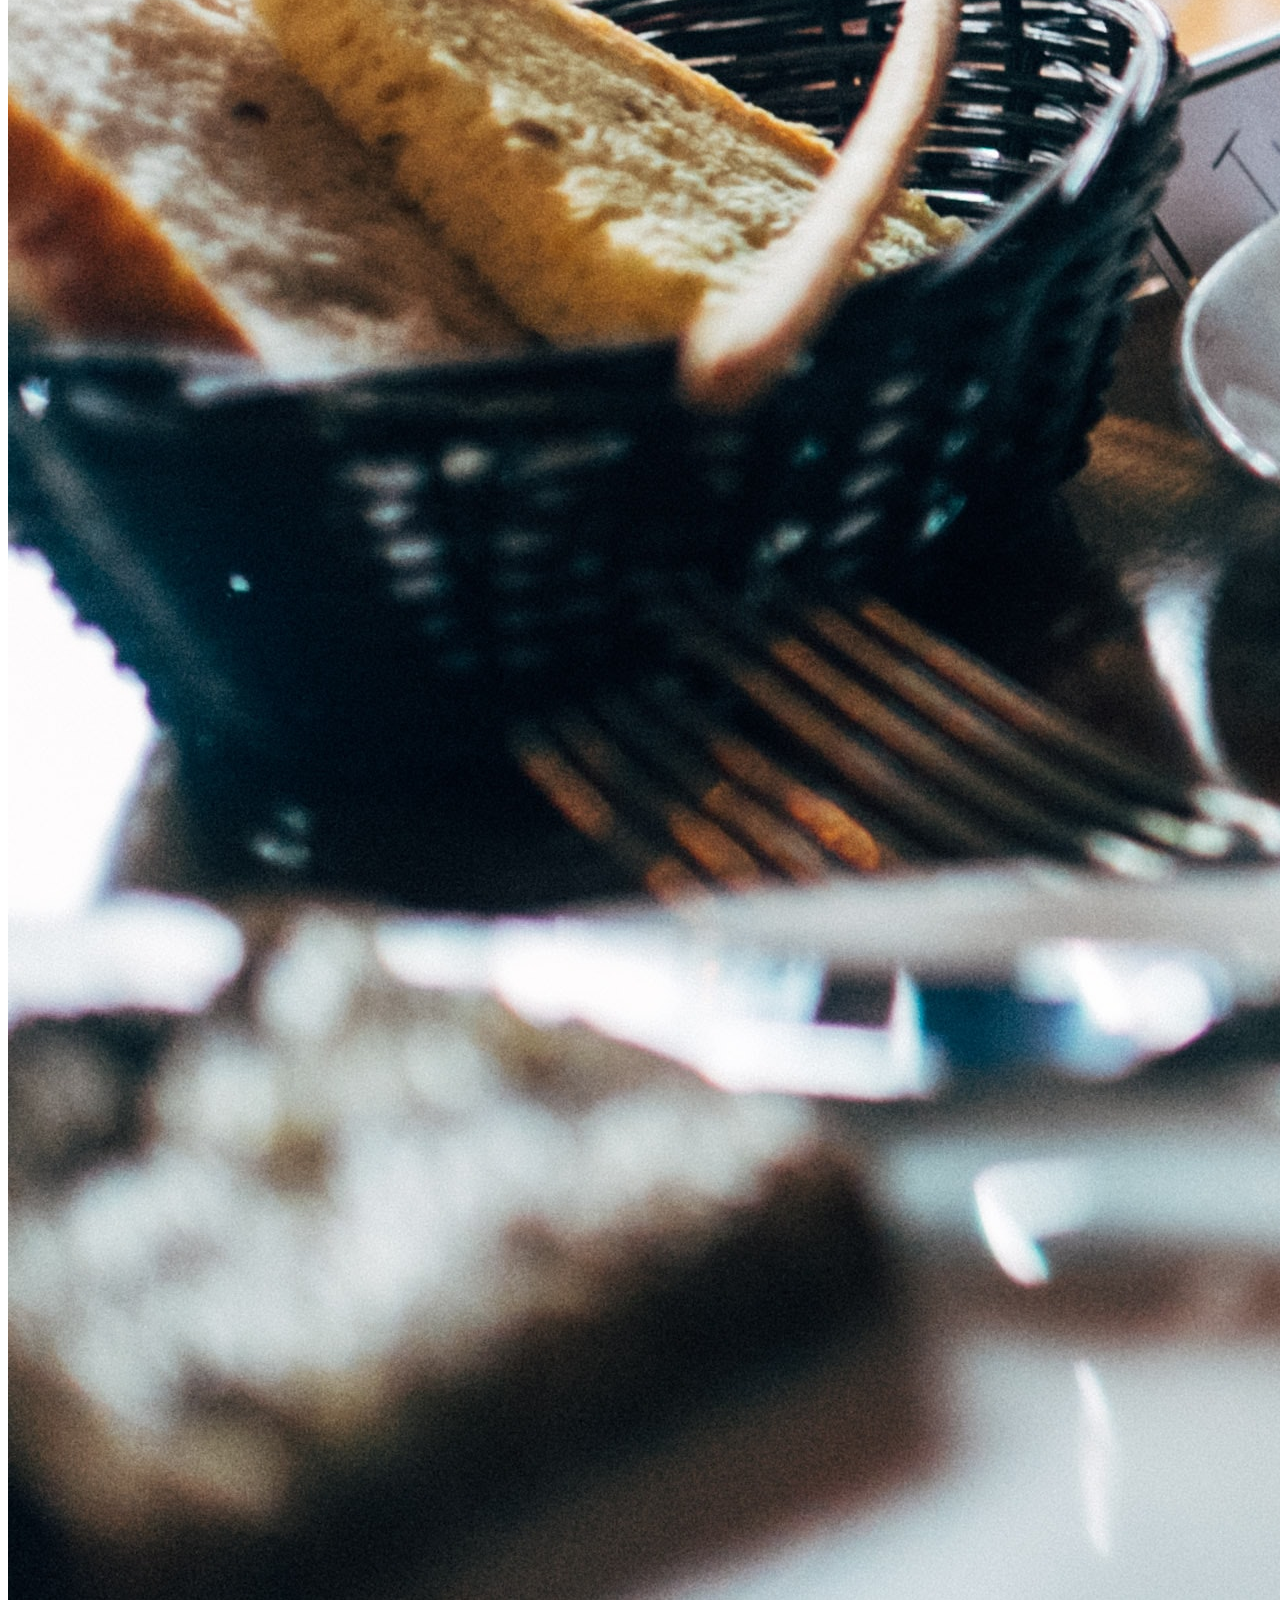
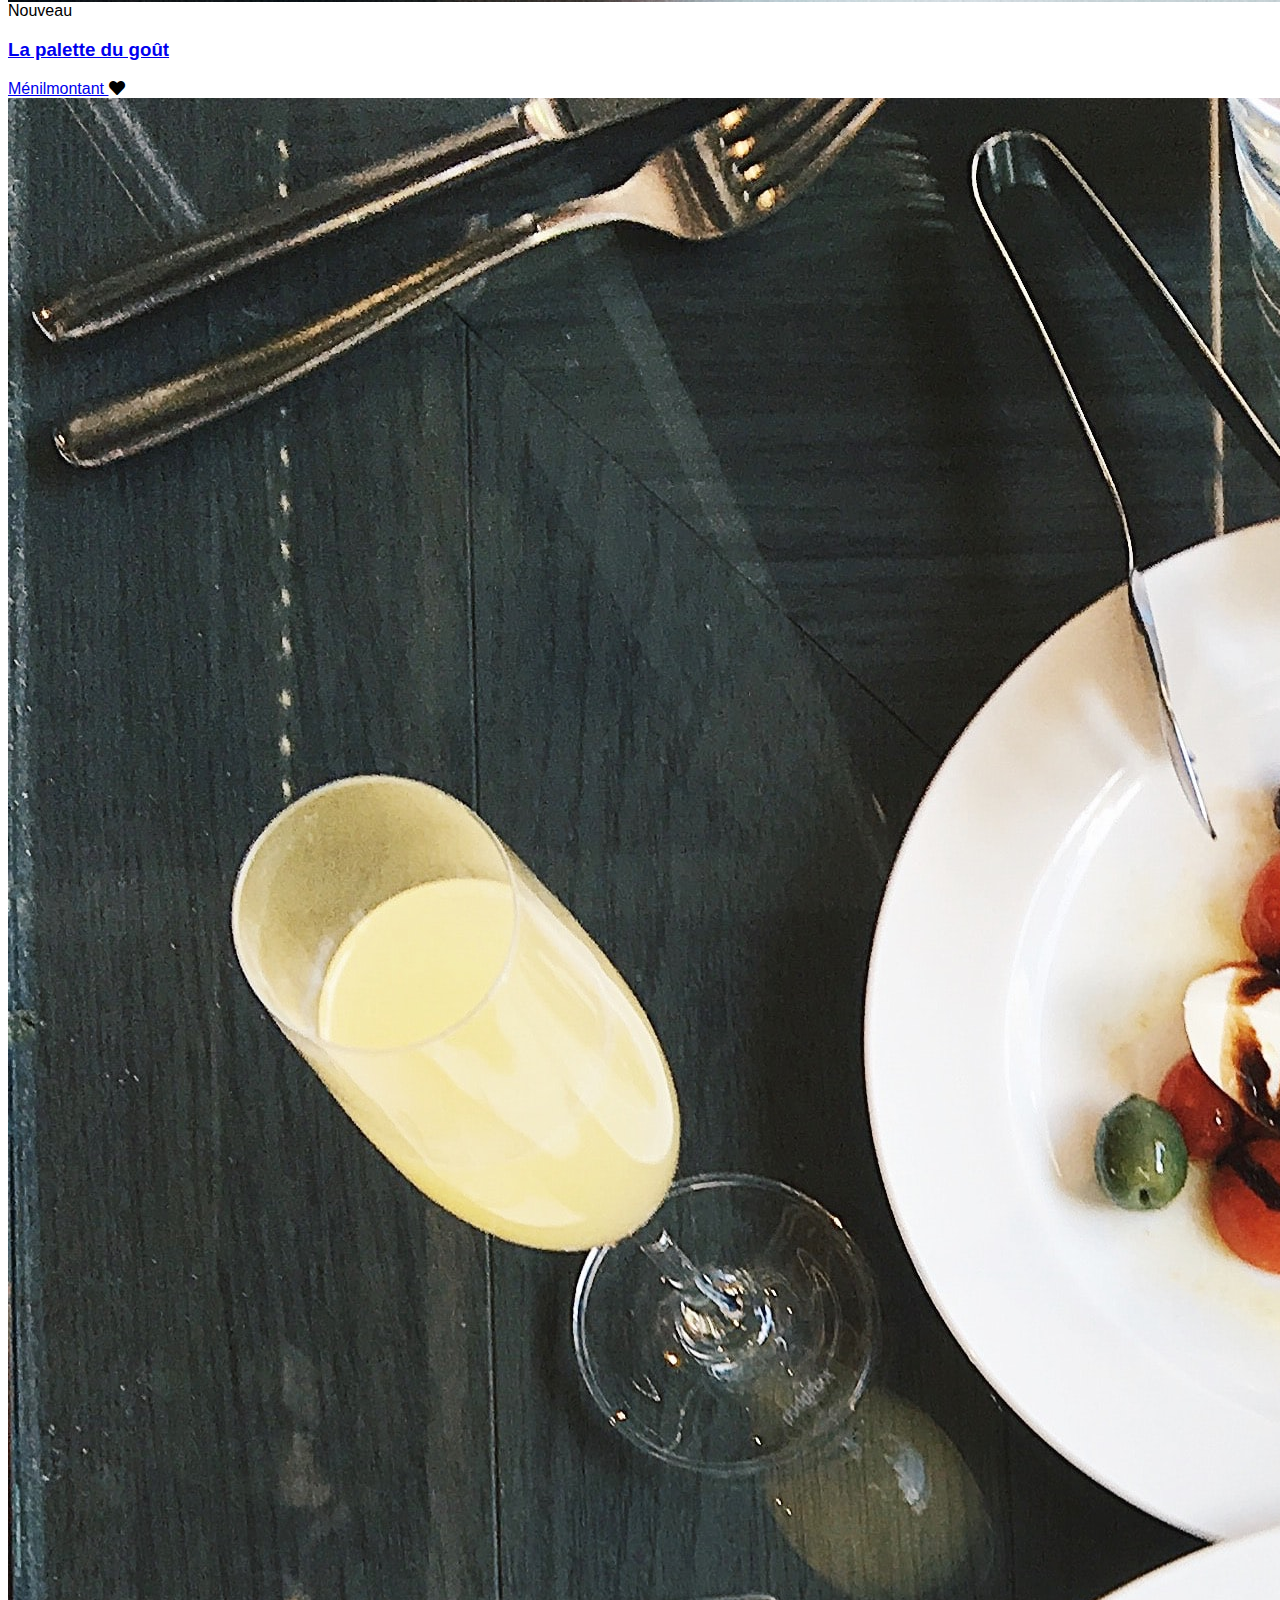
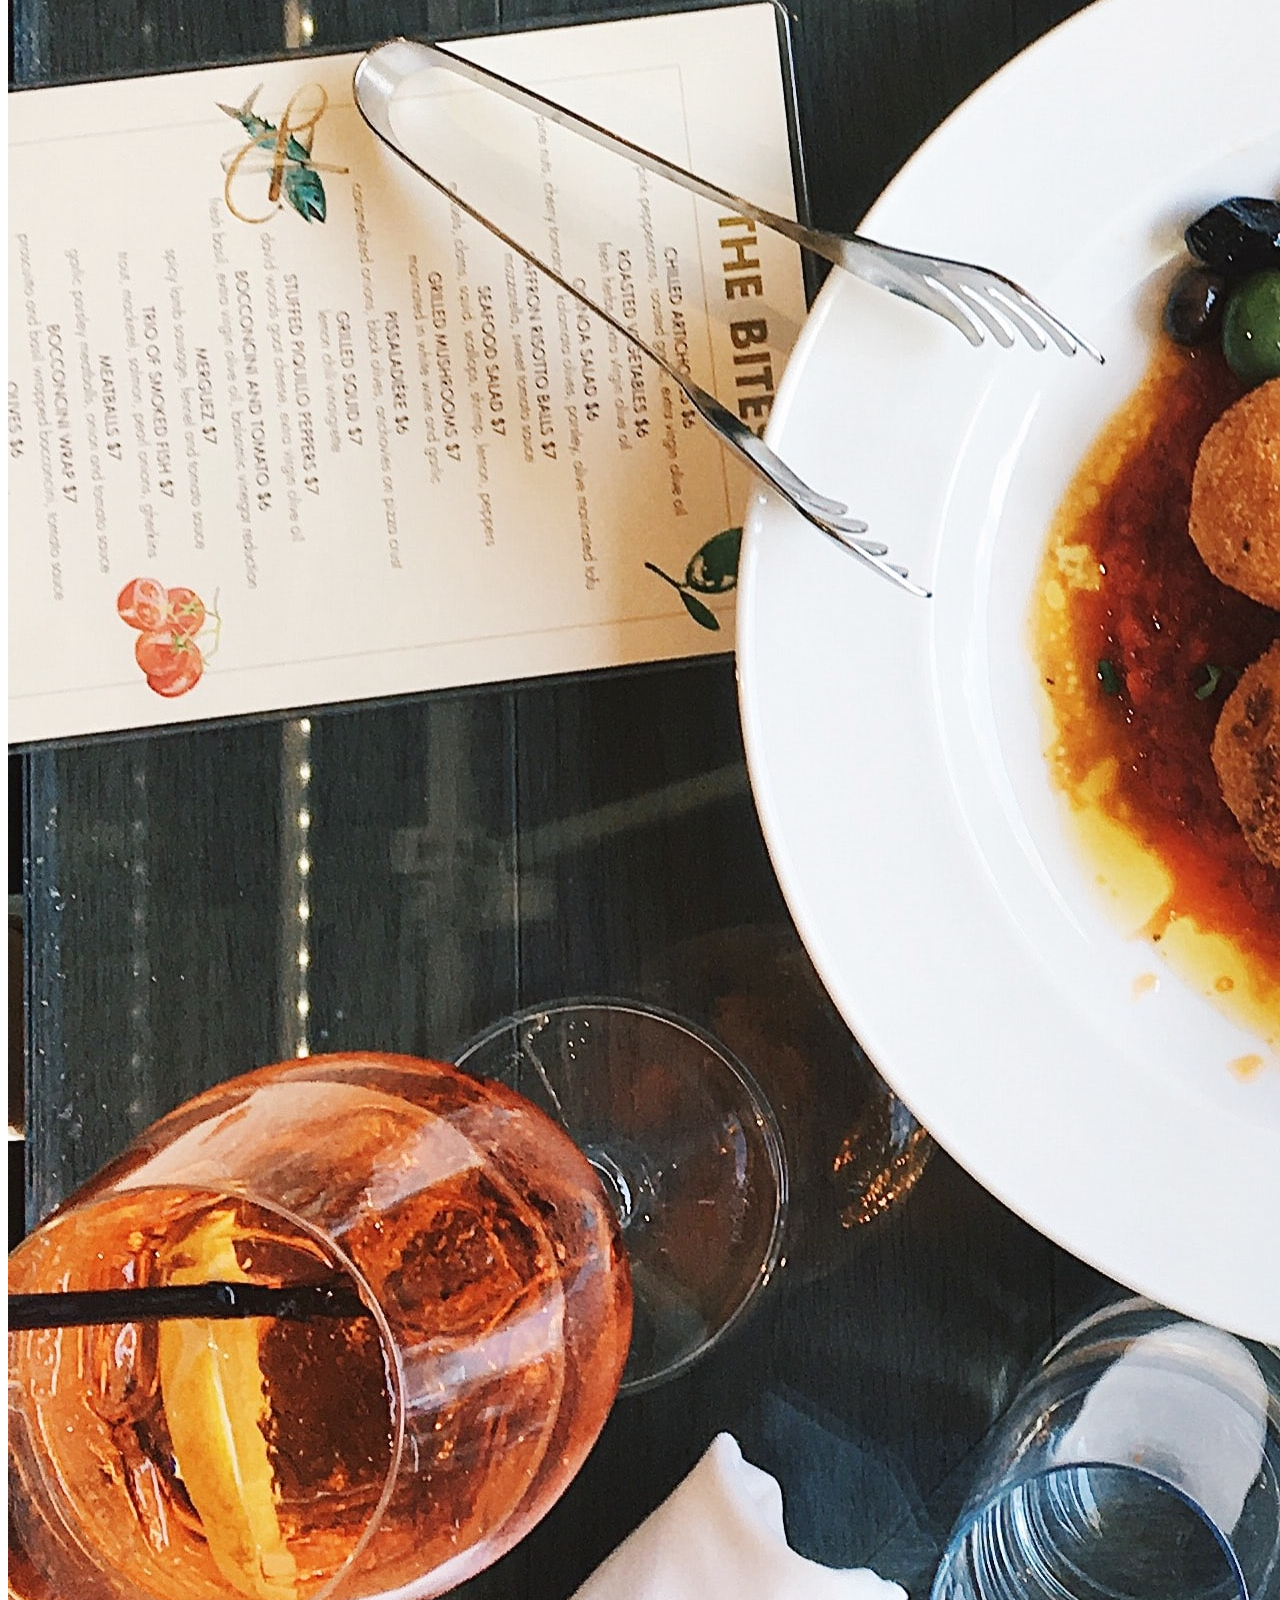
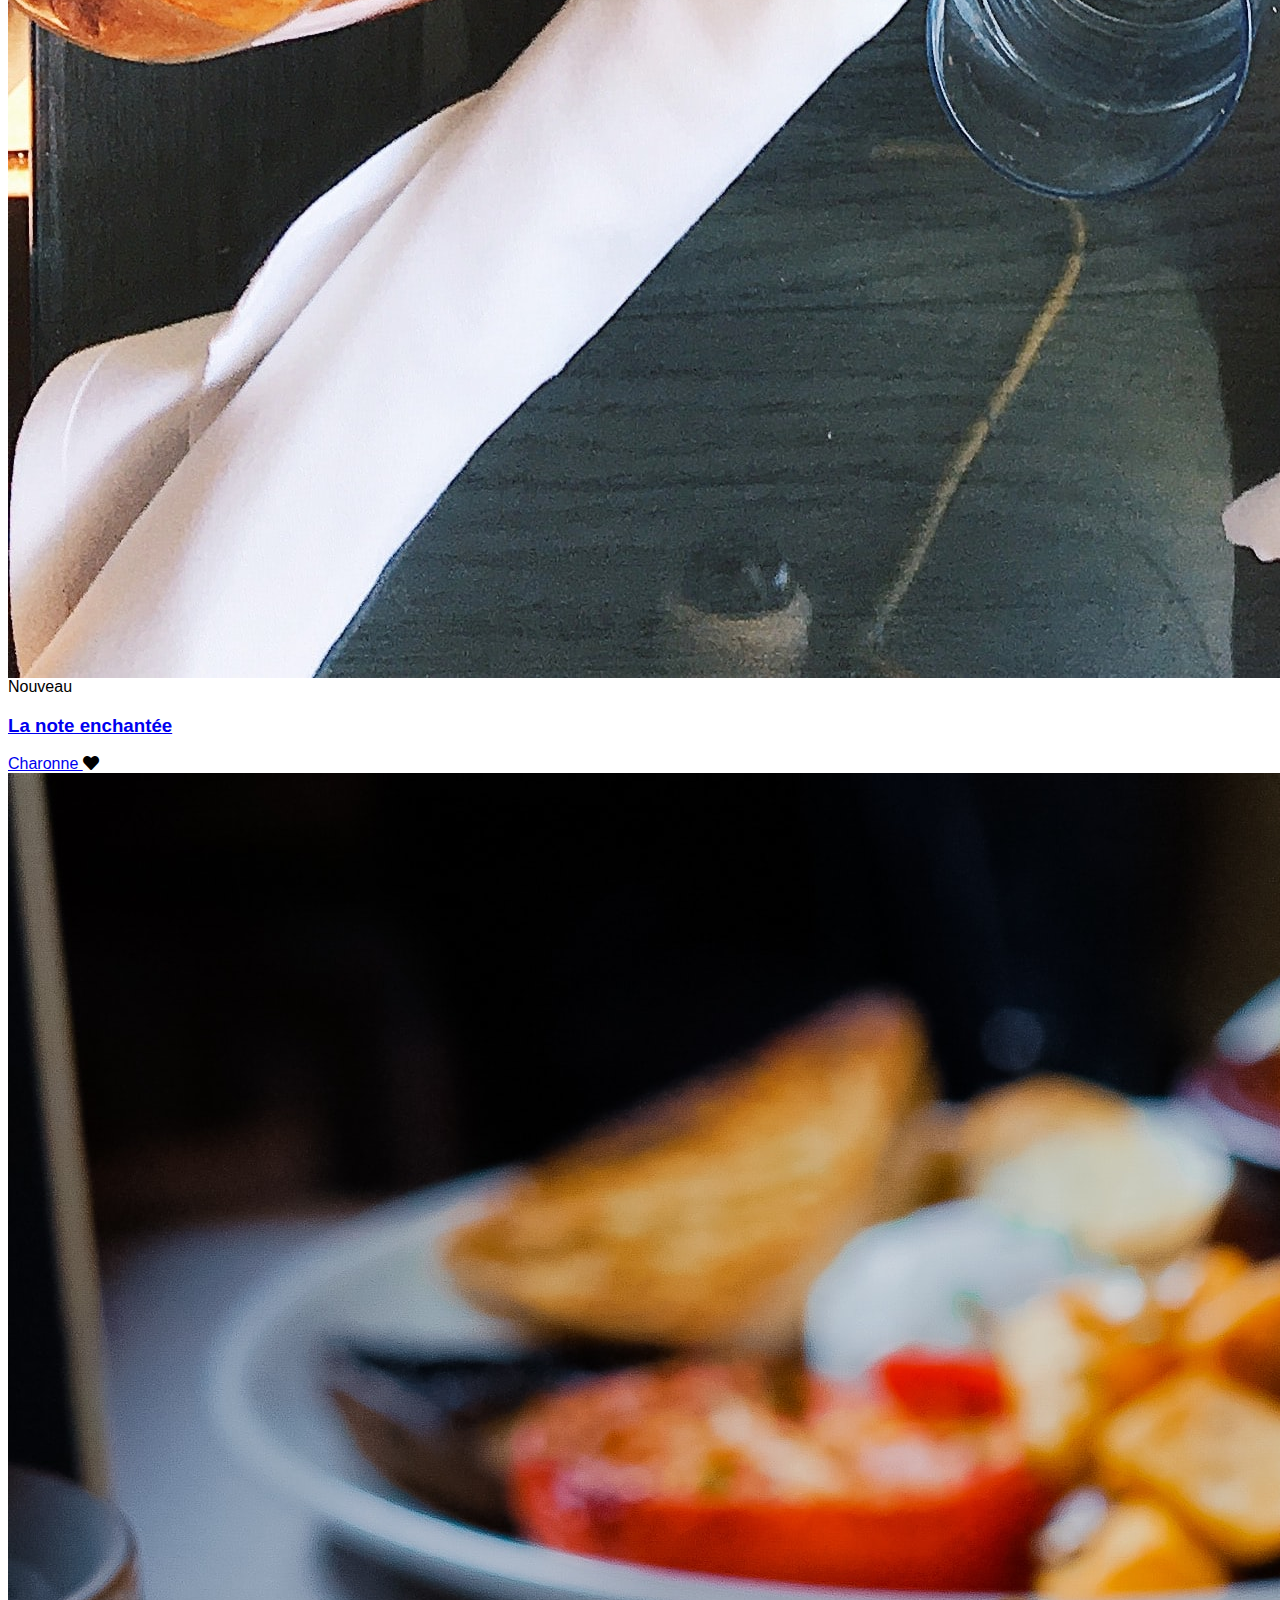
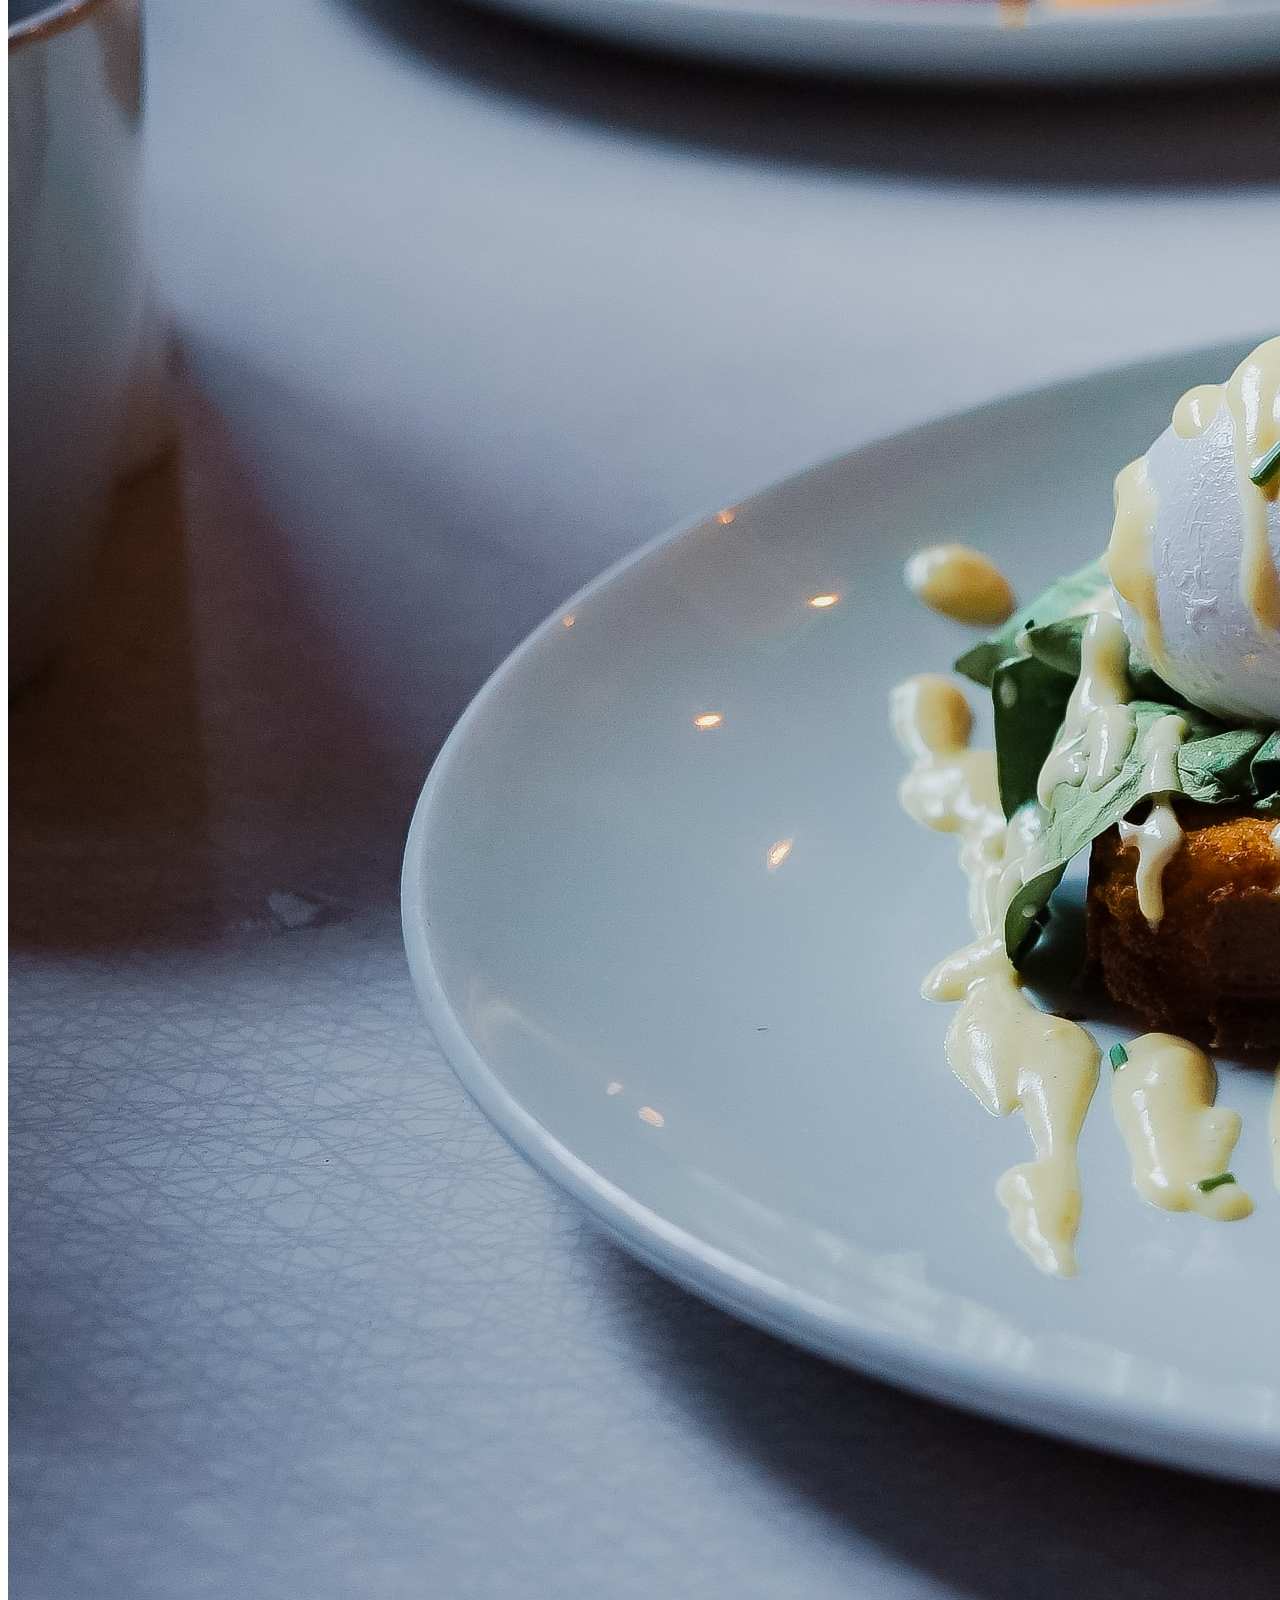
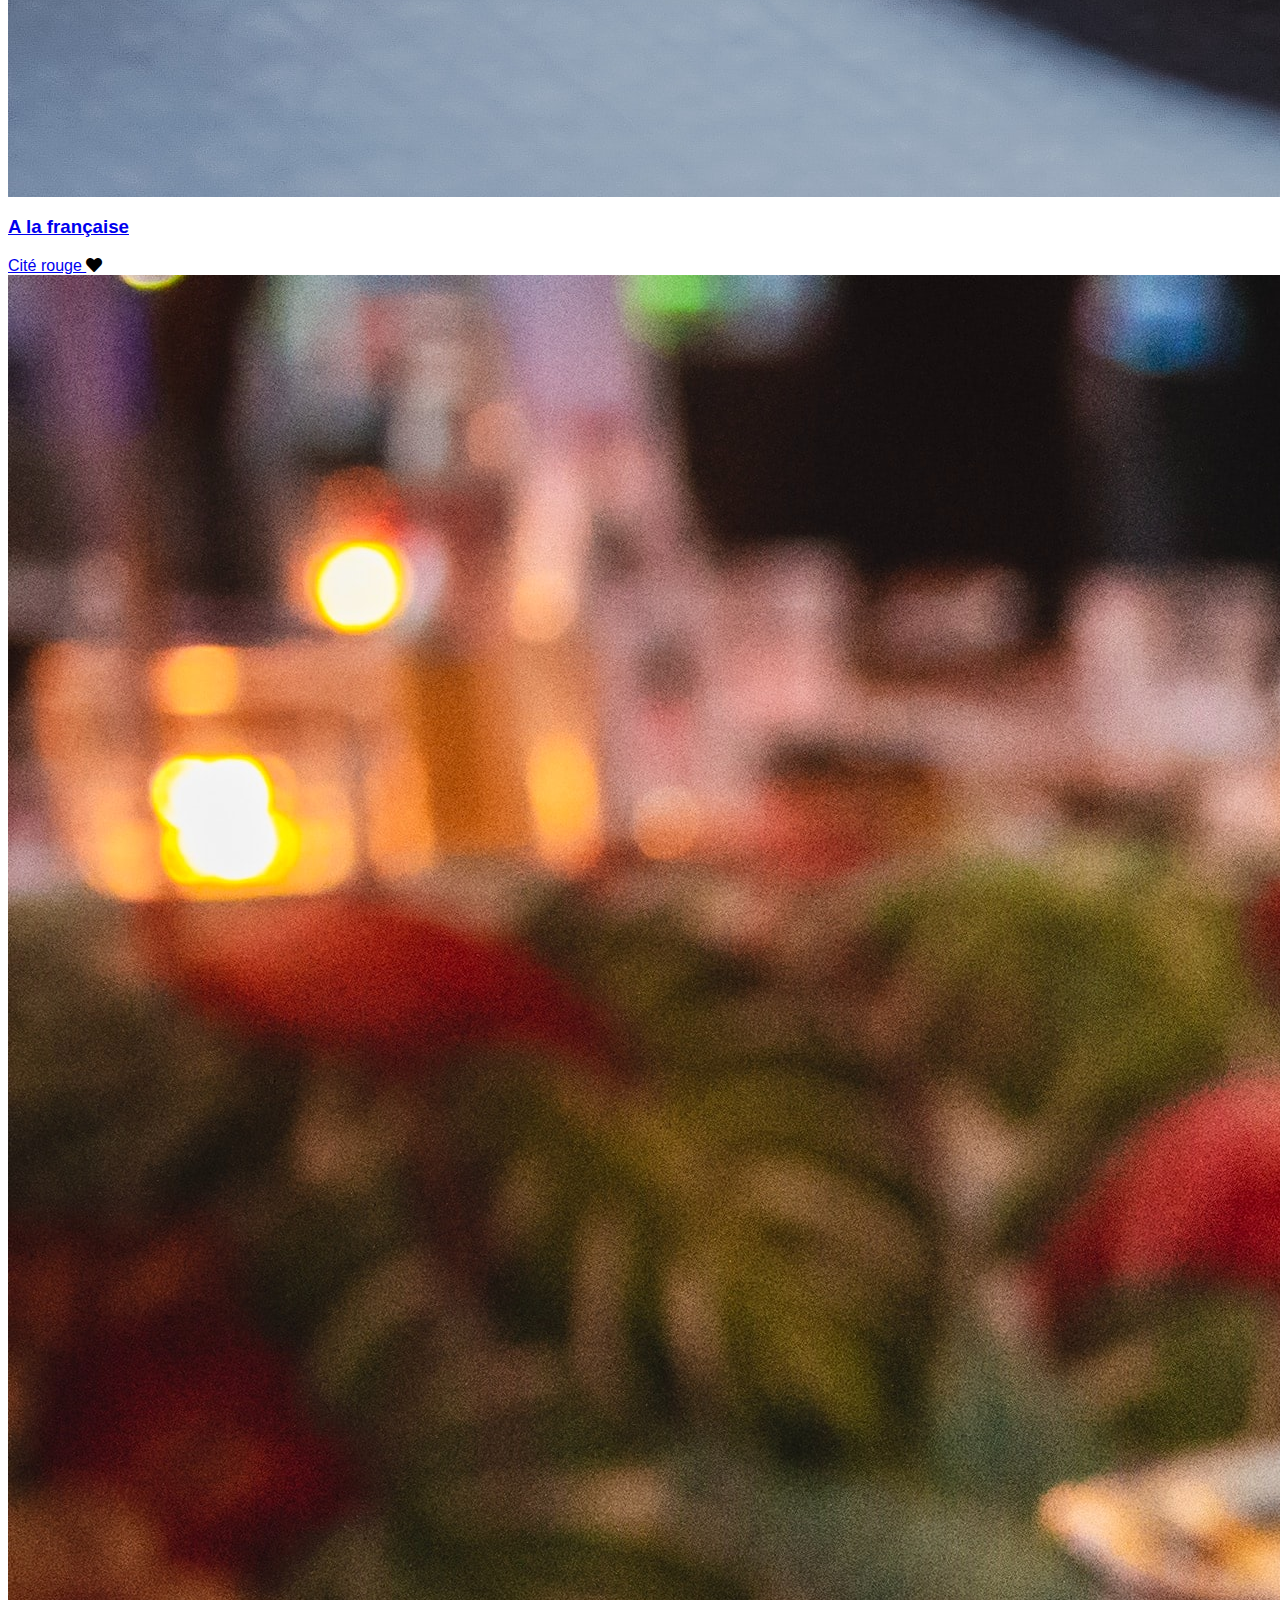
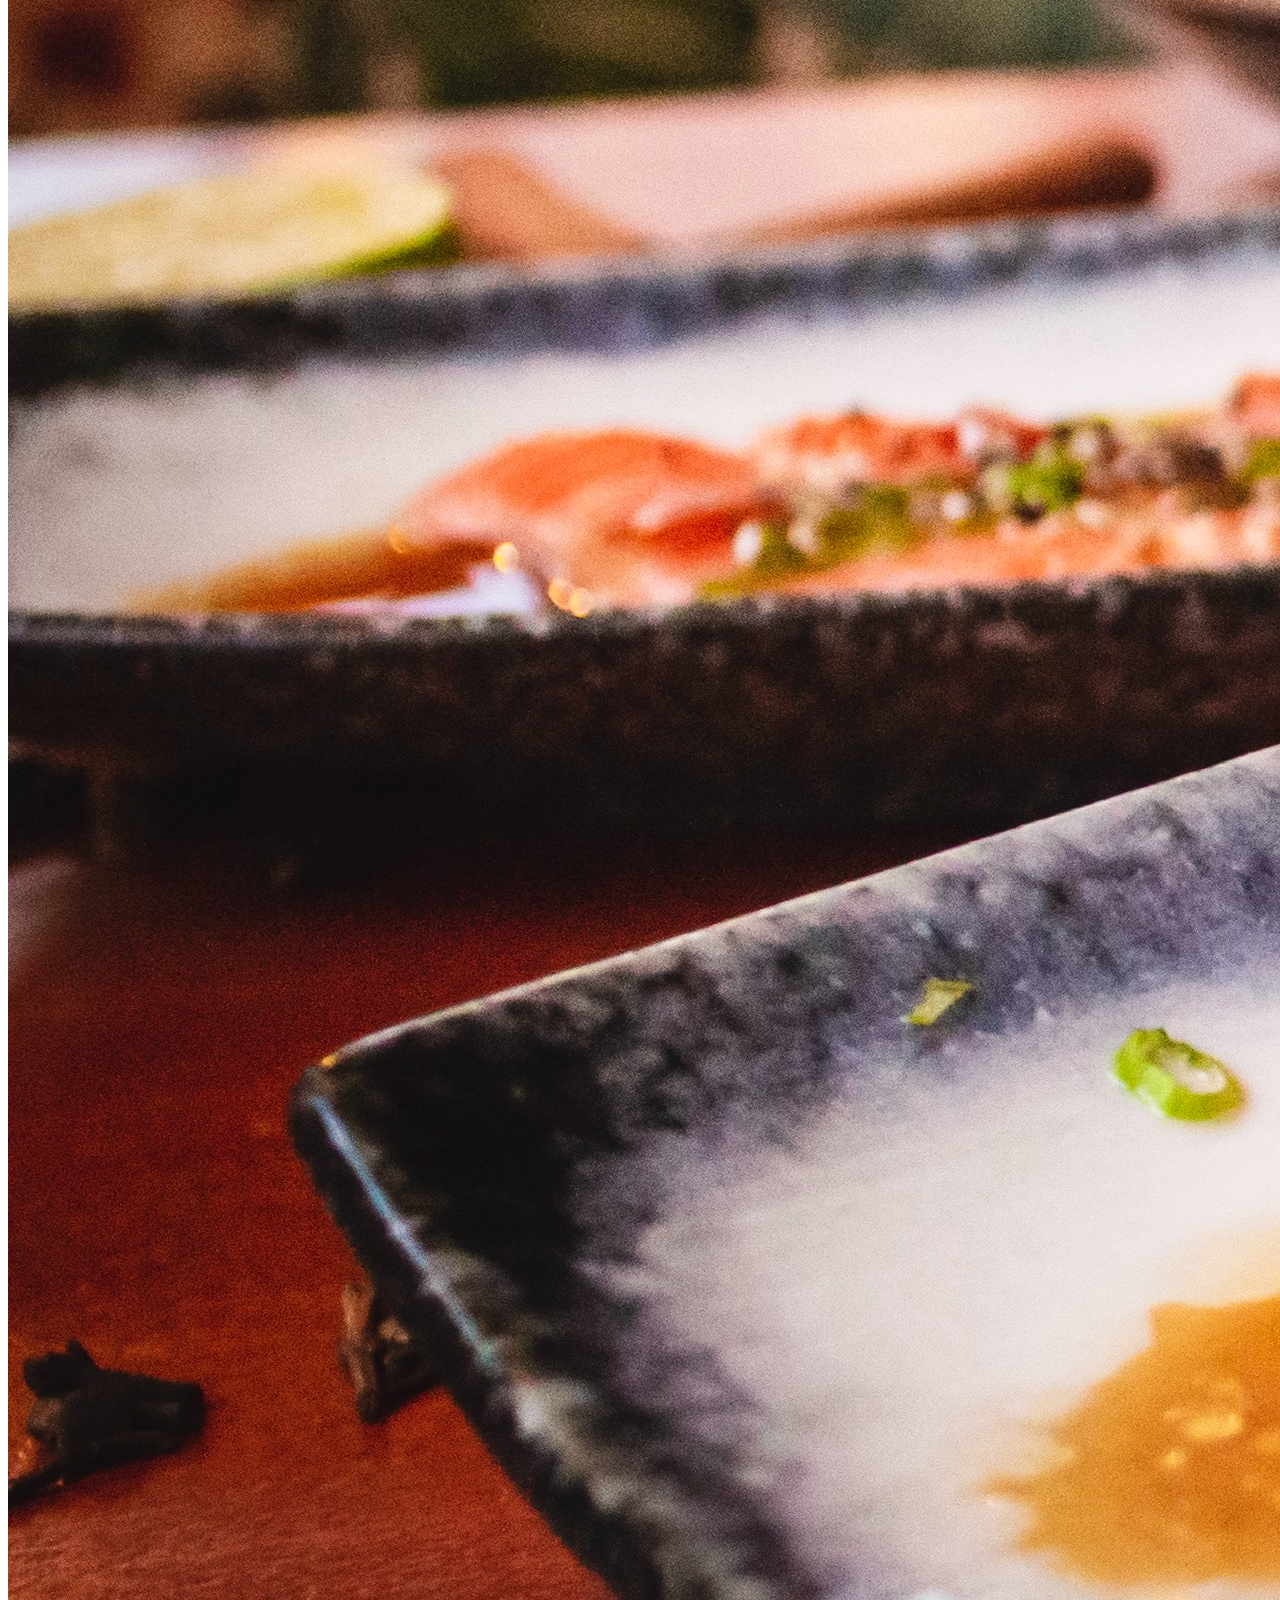
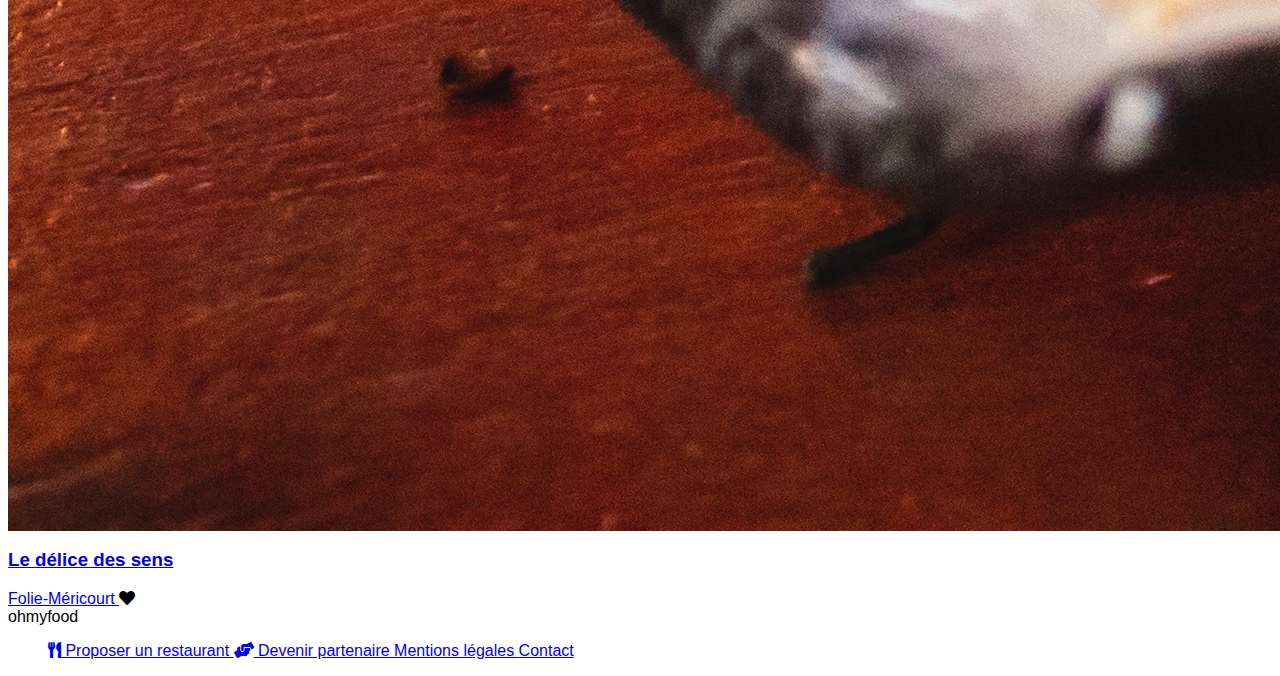
==== commit 93673aa5: "La palette du goût" ====
--- a/index.html
+++ b/index.html
@@ -6,7 +6,7 @@
     <title>Accueil - ohmyfood!</title>
     <link href="styles/css_index.css" rel="stylesheet" type="text/css">
     <link rel="stylesheet" href="https://use.fontawesome.com/releases/v5.15.1/css/all.css">
-    <link rel="stylesheet" href="flexboxgrid-6.3.1/css/flexboxgrid.css" type="text/css">
+    <link rel="stylesheet" href="styles/flexboxgrid-6.3.1/css/flexboxgrid.css" type="text/css">
 </head>
 
 <body>
@@ -69,7 +69,11 @@
                         <h3 class="cards_titre"> La palette du goût </h3>
                         <span class="cards_sous_titre"> Ménilmontant </span>
                     </a>
-                    <i class="far fa-heart"></i>
+                       
+                        <i class="fas fa-heart"></i>
+                    
+                      
+                    
                 </div>
 
                 <div class="cards"  >
@@ -81,31 +85,31 @@
                         <h3 class="cards_titre"> La note enchantée </h3>
                         <span class="cards_sous_titre"> Charonne </span>
                     </a>
-                    <i class="far fa-heart"></i>
+                    <i class="fas fa-heart"></i>
                 </div>
 
                 <div class="cards"  >
                     <a href="a_la_francaise.html">
                         <img src="images/restaurants/toa-heftiba-DQKerTsQwi0-unsplash.jpg" class="cards_img">
                     </a>
-                    <span class="cards_vignette"> Nouveau </span>
+    
                     <a class="cards_contenu" href="a_la_francaise.html">
                         <h3 class="cards_titre"> A la française </h3>
                         <span class="cards_sous_titre"> Cité rouge </span>
                     </a>
-                    <i class="far fa-heart"></i>
+                    <i class="fas fa-heart"></i>
                 </div>
 
                 <div class="cards"  >
                     <a href="le_delice_des_sens.html">
                         <img src="images/restaurants/louis-hansel-shotsoflouis-qNBGVyOCY8Q-unsplash.jpg" class="cards_img">
                     </a>
-                    <span class="cards_vignette"> Nouveau </span>
+                    
                     <a class="cards_contenu" href="le_delice_des_sens.html">
                         <h3 class="cards_titre"> Le délice des sens </h3>
                         <span class="cards_sous_titre"> Folie-Méricourt </span>
                     </a>
-                    <i class="far fa-heart"></i>
+                    <i class="fas fa-heart"></i>
                 </div>
 
             </div>
--- a/styles/css_index.css
+++ b/styles/css_index.css
@@ -10,7 +10,7 @@
 
 
 * {
-    font-family:"Roboto";
+    font-family:"Roboto", sans-serif;
   }
 
 @media(max-width:1000px){
@@ -80,7 +80,7 @@
         padding: 1rem;
         box-shadow: 0 0 0.5rem rgb(0 0 0 / 25%);
         position: relative;
-        z-index: 1000;
+        z-index: 10;
     }
     .header_logo{
         font-family: Shrikhand,"cursive";
@@ -242,6 +242,7 @@
         flex-direction: column;
         color: black;
         text-decoration: none;
+        width: 80%;
     }
     .cards_titre{
         margin: 0 0 .25rem;
@@ -258,14 +259,31 @@
         cursor: pointer;
         position: relative;
     }
-    .fa-heart:before {
-    font-size: 2em;
-    margin-right: 1em;
+    
+    
+    /*
+    .fa-heart:before { 
+        font-size: 2em;
+        margin-right: 1em;
     }
     .fa-heart:active {
         color:#9356dc;
     }
-
+    */
+    .fa-heart {
+        font-size: 2em;
+        border-radius: 50%;
+        padding:.2em;
+    }
+    
+    .fa-heart::before {
+        content: "\f004";
+        transition: color 1s ease-out;
+    }
+    .fa-heart:hover::before{
+        color: #9356DC;
+        cursor: pointer;
+    }
 
 /********** Footer **********/
     footer{
--- a/styles/flexboxgrid-6.3.1/css/flexboxgrid.css
+++ b/styles/flexboxgrid-6.3.1/css/flexboxgrid.css
@@ -0,0 +1,894 @@
+/* Uncomment and set these variables to customize the grid. */
+
+.container-fluid {
+  margin-right: auto;
+  margin-left: auto;
+  padding-right: 2rem;
+  padding-left: 2rem;
+}
+
+.row {
+  box-sizing: border-box;
+  display: -ms-flexbox;
+  display: -webkit-box;
+  display: flex;
+  -ms-flex: 0 1 auto;
+  -webkit-box-flex: 0;
+  flex: 0 1 auto;
+  -ms-flex-direction: row;
+  -webkit-box-orient: horizontal;
+  -webkit-box-direction: normal;
+  flex-direction: row;
+  -ms-flex-wrap: wrap;
+  flex-wrap: wrap;
+  margin-right: -1rem;
+  margin-left: -1rem;
+}
+
+.row.reverse {
+  -ms-flex-direction: row-reverse;
+  -webkit-box-orient: horizontal;
+  -webkit-box-direction: reverse;
+  flex-direction: row-reverse;
+}
+
+.col.reverse {
+  -ms-flex-direction: column-reverse;
+  -webkit-box-orient: vertical;
+  -webkit-box-direction: reverse;
+  flex-direction: column-reverse;
+}
+
+.col-xs,
+.col-xs-1,
+.col-xs-2,
+.col-xs-3,
+.col-xs-4,
+.col-xs-5,
+.col-xs-6,
+.col-xs-7,
+.col-xs-8,
+.col-xs-9,
+.col-xs-10,
+.col-xs-11,
+.col-xs-12 {
+  box-sizing: border-box;
+  -ms-flex: 0 0 auto;
+  -webkit-box-flex: 0;
+  flex: 0 0 auto;
+  padding-right: 1rem;
+  padding-left: 1rem;
+}
+
+.col-xs {
+  -webkit-flex-grow: 1;
+  -ms-flex-positive: 1;
+  -webkit-box-flex: 1;
+  flex-grow: 1;
+  -ms-flex-preferred-size: 0;
+  flex-basis: 0;
+  max-width: 100%;
+}
+
+.col-xs-1 {
+  -ms-flex-preferred-size: 8.333%;
+  flex-basis: 8.333%;
+  max-width: 8.333%;
+}
+
+.col-xs-2 {
+  -ms-flex-preferred-size: 16.667%;
+  flex-basis: 16.667%;
+  max-width: 16.667%;
+}
+
+.col-xs-3 {
+  -ms-flex-preferred-size: 25%;
+  flex-basis: 25%;
+  max-width: 25%;
+}
+
+.col-xs-4 {
+  -ms-flex-preferred-size: 33.333%;
+  flex-basis: 33.333%;
+  max-width: 33.333%;
+}
+
+.col-xs-5 {
+  -ms-flex-preferred-size: 41.667%;
+  flex-basis: 41.667%;
+  max-width: 41.667%;
+}
+
+.col-xs-6 {
+  -ms-flex-preferred-size: 50%;
+  flex-basis: 50%;
+  max-width: 50%;
+}
+
+.col-xs-7 {
+  -ms-flex-preferred-size: 58.333%;
+  flex-basis: 58.333%;
+  max-width: 58.333%;
+}
+
+.col-xs-8 {
+  -ms-flex-preferred-size: 66.667%;
+  flex-basis: 66.667%;
+  max-width: 66.667%;
+}
+
+.col-xs-9 {
+  -ms-flex-preferred-size: 75%;
+  flex-basis: 75%;
+  max-width: 75%;
+}
+
+.col-xs-10 {
+  -ms-flex-preferred-size: 83.333%;
+  flex-basis: 83.333%;
+  max-width: 83.333%;
+}
+
+.col-xs-11 {
+  -ms-flex-preferred-size: 91.667%;
+  flex-basis: 91.667%;
+  max-width: 91.667%;
+}
+
+.col-xs-12 {
+  -ms-flex-preferred-size: 100%;
+  flex-basis: 100%;
+  max-width: 100%;
+}
+
+.col-xs-offset-1 {
+  margin-left: 8.333%;
+}
+
+.col-xs-offset-2 {
+  margin-left: 16.667%;
+}
+
+.col-xs-offset-3 {
+  margin-left: 25%;
+}
+
+.col-xs-offset-4 {
+  margin-left: 33.333%;
+}
+
+.col-xs-offset-5 {
+  margin-left: 41.667%;
+}
+
+.col-xs-offset-6 {
+  margin-left: 50%;
+}
+
+.col-xs-offset-7 {
+  margin-left: 58.333%;
+}
+
+.col-xs-offset-8 {
+  margin-left: 66.667%;
+}
+
+.col-xs-offset-9 {
+  margin-left: 75%;
+}
+
+.col-xs-offset-10 {
+  margin-left: 83.333%;
+}
+
+.col-xs-offset-11 {
+  margin-left: 91.667%;
+}
+
+.start-xs {
+  -ms-flex-pack: start;
+  -webkit-box-pack: start;
+  justify-content: flex-start;
+  text-align: start;
+}
+
+.center-xs {
+  -ms-flex-pack: center;
+  -webkit-box-pack: center;
+  justify-content: center;
+  text-align: center;
+}
+
+.end-xs {
+  -ms-flex-pack: end;
+  -webkit-box-pack: end;
+  justify-content: flex-end;
+  text-align: end;
+}
+
+.top-xs {
+  -ms-flex-align: start;
+  -webkit-box-align: start;
+  align-items: flex-start;
+}
+
+.middle-xs {
+  -ms-flex-align: center;
+  -webkit-box-align: center;
+  align-items: center;
+}
+
+.bottom-xs {
+  -ms-flex-align: end;
+  -webkit-box-align: end;
+  align-items: flex-end;
+}
+
+.around-xs {
+  -ms-flex-pack: distribute;
+  justify-content: space-around;
+}
+
+.between-xs {
+  -ms-flex-pack: justify;
+  -webkit-box-pack: justify;
+  justify-content: space-between;
+}
+
+.first-xs {
+  -ms-flex-order: -1;
+  -webkit-box-ordinal-group: 0;
+  order: -1;
+}
+
+.last-xs {
+  -ms-flex-order: 1;
+  -webkit-box-ordinal-group: 2;
+  order: 1;
+}
+
+@media only screen and (min-width: 48em) {
+  .container {
+    width: 46rem;
+  }
+
+  .col-sm,
+  .col-sm-1,
+  .col-sm-2,
+  .col-sm-3,
+  .col-sm-4,
+  .col-sm-5,
+  .col-sm-6,
+  .col-sm-7,
+  .col-sm-8,
+  .col-sm-9,
+  .col-sm-10,
+  .col-sm-11,
+  .col-sm-12 {
+    box-sizing: border-box;
+    -ms-flex: 0 0 auto;
+    -webkit-box-flex: 0;
+    flex: 0 0 auto;
+    padding-right: 1rem;
+    padding-left: 1rem;
+  }
+
+  .col-sm {
+    -webkit-flex-grow: 1;
+    -ms-flex-positive: 1;
+    -webkit-box-flex: 1;
+    flex-grow: 1;
+    -ms-flex-preferred-size: 0;
+    flex-basis: 0;
+    max-width: 100%;
+  }
+
+  .col-sm-1 {
+    -ms-flex-preferred-size: 8.333%;
+    flex-basis: 8.333%;
+    max-width: 8.333%;
+  }
+
+  .col-sm-2 {
+    -ms-flex-preferred-size: 16.667%;
+    flex-basis: 16.667%;
+    max-width: 16.667%;
+  }
+
+  .col-sm-3 {
+    -ms-flex-preferred-size: 25%;
+    flex-basis: 25%;
+    max-width: 25%;
+  }
+
+  .col-sm-4 {
+    -ms-flex-preferred-size: 33.333%;
+    flex-basis: 33.333%;
+    max-width: 33.333%;
+  }
+
+  .col-sm-5 {
+    -ms-flex-preferred-size: 41.667%;
+    flex-basis: 41.667%;
+    max-width: 41.667%;
+  }
+
+  .col-sm-6 {
+    -ms-flex-preferred-size: 50%;
+    flex-basis: 50%;
+    max-width: 50%;
+  }
+
+  .col-sm-7 {
+    -ms-flex-preferred-size: 58.333%;
+    flex-basis: 58.333%;
+    max-width: 58.333%;
+  }
+
+  .col-sm-8 {
+    -ms-flex-preferred-size: 66.667%;
+    flex-basis: 66.667%;
+    max-width: 66.667%;
+  }
+
+  .col-sm-9 {
+    -ms-flex-preferred-size: 75%;
+    flex-basis: 75%;
+    max-width: 75%;
+  }
+
+  .col-sm-10 {
+    -ms-flex-preferred-size: 83.333%;
+    flex-basis: 83.333%;
+    max-width: 83.333%;
+  }
+
+  .col-sm-11 {
+    -ms-flex-preferred-size: 91.667%;
+    flex-basis: 91.667%;
+    max-width: 91.667%;
+  }
+
+  .col-sm-12 {
+    -ms-flex-preferred-size: 100%;
+    flex-basis: 100%;
+    max-width: 100%;
+  }
+
+  .col-sm-offset-1 {
+    margin-left: 8.333%;
+  }
+
+  .col-sm-offset-2 {
+    margin-left: 16.667%;
+  }
+
+  .col-sm-offset-3 {
+    margin-left: 25%;
+  }
+
+  .col-sm-offset-4 {
+    margin-left: 33.333%;
+  }
+
+  .col-sm-offset-5 {
+    margin-left: 41.667%;
+  }
+
+  .col-sm-offset-6 {
+    margin-left: 50%;
+  }
+
+  .col-sm-offset-7 {
+    margin-left: 58.333%;
+  }
+
+  .col-sm-offset-8 {
+    margin-left: 66.667%;
+  }
+
+  .col-sm-offset-9 {
+    margin-left: 75%;
+  }
+
+  .col-sm-offset-10 {
+    margin-left: 83.333%;
+  }
+
+  .col-sm-offset-11 {
+    margin-left: 91.667%;
+  }
+
+  .start-sm {
+    -ms-flex-pack: start;
+    -webkit-box-pack: start;
+    justify-content: flex-start;
+    text-align: start;
+  }
+
+  .center-sm {
+    -ms-flex-pack: center;
+    -webkit-box-pack: center;
+    justify-content: center;
+    text-align: center;
+  }
+
+  .end-sm {
+    -ms-flex-pack: end;
+    -webkit-box-pack: end;
+    justify-content: flex-end;
+    text-align: end;
+  }
+
+  .top-sm {
+    -ms-flex-align: start;
+    -webkit-box-align: start;
+    align-items: flex-start;
+  }
+
+  .middle-sm {
+    -ms-flex-align: center;
+    -webkit-box-align: center;
+    align-items: center;
+  }
+
+  .bottom-sm {
+    -ms-flex-align: end;
+    -webkit-box-align: end;
+    align-items: flex-end;
+  }
+
+  .around-sm {
+    -ms-flex-pack: distribute;
+    justify-content: space-around;
+  }
+
+  .between-sm {
+    -ms-flex-pack: justify;
+    -webkit-box-pack: justify;
+    justify-content: space-between;
+  }
+
+  .first-sm {
+    -ms-flex-order: -1;
+    -webkit-box-ordinal-group: 0;
+    order: -1;
+  }
+
+  .last-sm {
+    -ms-flex-order: 1;
+    -webkit-box-ordinal-group: 2;
+    order: 1;
+  }
+}
+
+@media only screen and (min-width: 62em) {
+  .container {
+    width: 61rem;
+  }
+
+  .col-md,
+  .col-md-1,
+  .col-md-2,
+  .col-md-3,
+  .col-md-4,
+  .col-md-5,
+  .col-md-6,
+  .col-md-7,
+  .col-md-8,
+  .col-md-9,
+  .col-md-10,
+  .col-md-11,
+  .col-md-12 {
+    box-sizing: border-box;
+    -ms-flex: 0 0 auto;
+    -webkit-box-flex: 0;
+    flex: 0 0 auto;
+    padding-right: 1rem;
+    padding-left: 1rem;
+  }
+
+  .col-md {
+    -webkit-flex-grow: 1;
+    -ms-flex-positive: 1;
+    -webkit-box-flex: 1;
+    flex-grow: 1;
+    -ms-flex-preferred-size: 0;
+    flex-basis: 0;
+    max-width: 100%;
+  }
+
+  .col-md-1 {
+    -ms-flex-preferred-size: 8.333%;
+    flex-basis: 8.333%;
+    max-width: 8.333%;
+  }
+
+  .col-md-2 {
+    -ms-flex-preferred-size: 16.667%;
+    flex-basis: 16.667%;
+    max-width: 16.667%;
+  }
+
+  .col-md-3 {
+    -ms-flex-preferred-size: 25%;
+    flex-basis: 25%;
+    max-width: 25%;
+  }
+
+  .col-md-4 {
+    -ms-flex-preferred-size: 33.333%;
+    flex-basis: 33.333%;
+    max-width: 33.333%;
+  }
+
+  .col-md-5 {
+    -ms-flex-preferred-size: 41.667%;
+    flex-basis: 41.667%;
+    max-width: 41.667%;
+  }
+
+  .col-md-6 {
+    -ms-flex-preferred-size: 50%;
+    flex-basis: 50%;
+    max-width: 50%;
+  }
+
+  .col-md-7 {
+    -ms-flex-preferred-size: 58.333%;
+    flex-basis: 58.333%;
+    max-width: 58.333%;
+  }
+
+  .col-md-8 {
+    -ms-flex-preferred-size: 66.667%;
+    flex-basis: 66.667%;
+    max-width: 66.667%;
+  }
+
+  .col-md-9 {
+    -ms-flex-preferred-size: 75%;
+    flex-basis: 75%;
+    max-width: 75%;
+  }
+
+  .col-md-10 {
+    -ms-flex-preferred-size: 83.333%;
+    flex-basis: 83.333%;
+    max-width: 83.333%;
+  }
+
+  .col-md-11 {
+    -ms-flex-preferred-size: 91.667%;
+    flex-basis: 91.667%;
+    max-width: 91.667%;
+  }
+
+  .col-md-12 {
+    -ms-flex-preferred-size: 100%;
+    flex-basis: 100%;
+    max-width: 100%;
+  }
+
+  .col-md-offset-1 {
+    margin-left: 8.333%;
+  }
+
+  .col-md-offset-2 {
+    margin-left: 16.667%;
+  }
+
+  .col-md-offset-3 {
+    margin-left: 25%;
+  }
+
+  .col-md-offset-4 {
+    margin-left: 33.333%;
+  }
+
+  .col-md-offset-5 {
+    margin-left: 41.667%;
+  }
+
+  .col-md-offset-6 {
+    margin-left: 50%;
+  }
+
+  .col-md-offset-7 {
+    margin-left: 58.333%;
+  }
+
+  .col-md-offset-8 {
+    margin-left: 66.667%;
+  }
+
+  .col-md-offset-9 {
+    margin-left: 75%;
+  }
+
+  .col-md-offset-10 {
+    margin-left: 83.333%;
+  }
+
+  .col-md-offset-11 {
+    margin-left: 91.667%;
+  }
+
+  .start-md {
+    -ms-flex-pack: start;
+    -webkit-box-pack: start;
+    justify-content: flex-start;
+    text-align: start;
+  }
+
+  .center-md {
+    -ms-flex-pack: center;
+    -webkit-box-pack: center;
+    justify-content: center;
+    text-align: center;
+  }
+
+  .end-md {
+    -ms-flex-pack: end;
+    -webkit-box-pack: end;
+    justify-content: flex-end;
+    text-align: end;
+  }
+
+  .top-md {
+    -ms-flex-align: start;
+    -webkit-box-align: start;
+    align-items: flex-start;
+  }
+
+  .middle-md {
+    -ms-flex-align: center;
+    -webkit-box-align: center;
+    align-items: center;
+  }
+
+  .bottom-md {
+    -ms-flex-align: end;
+    -webkit-box-align: end;
+    align-items: flex-end;
+  }
+
+  .around-md {
+    -ms-flex-pack: distribute;
+    justify-content: space-around;
+  }
+
+  .between-md {
+    -ms-flex-pack: justify;
+    -webkit-box-pack: justify;
+    justify-content: space-between;
+  }
+
+  .first-md {
+    -ms-flex-order: -1;
+    -webkit-box-ordinal-group: 0;
+    order: -1;
+  }
+
+  .last-md {
+    -ms-flex-order: 1;
+    -webkit-box-ordinal-group: 2;
+    order: 1;
+  }
+}
+
+@media only screen and (min-width: 75em) {
+  .container {
+    width: 71rem;
+  }
+
+  .col-lg,
+  .col-lg-1,
+  .col-lg-2,
+  .col-lg-3,
+  .col-lg-4,
+  .col-lg-5,
+  .col-lg-6,
+  .col-lg-7,
+  .col-lg-8,
+  .col-lg-9,
+  .col-lg-10,
+  .col-lg-11,
+  .col-lg-12 {
+    box-sizing: border-box;
+    -ms-flex: 0 0 auto;
+    -webkit-box-flex: 0;
+    flex: 0 0 auto;
+    padding-right: 1rem;
+    padding-left: 1rem;
+  }
+
+  .col-lg {
+    -webkit-flex-grow: 1;
+    -ms-flex-positive: 1;
+    -webkit-box-flex: 1;
+    flex-grow: 1;
+    -ms-flex-preferred-size: 0;
+    flex-basis: 0;
+    max-width: 100%;
+  }
+
+  .col-lg-1 {
+    -ms-flex-preferred-size: 8.333%;
+    flex-basis: 8.333%;
+    max-width: 8.333%;
+  }
+
+  .col-lg-2 {
+    -ms-flex-preferred-size: 16.667%;
+    flex-basis: 16.667%;
+    max-width: 16.667%;
+  }
+
+  .col-lg-3 {
+    -ms-flex-preferred-size: 25%;
+    flex-basis: 25%;
+    max-width: 25%;
+  }
+
+  .col-lg-4 {
+    -ms-flex-preferred-size: 33.333%;
+    flex-basis: 33.333%;
+    max-width: 33.333%;
+  }
+
+  .col-lg-5 {
+    -ms-flex-preferred-size: 41.667%;
+    flex-basis: 41.667%;
+    max-width: 41.667%;
+  }
+
+  .col-lg-6 {
+    -ms-flex-preferred-size: 50%;
+    flex-basis: 50%;
+    max-width: 50%;
+  }
+
+  .col-lg-7 {
+    -ms-flex-preferred-size: 58.333%;
+    flex-basis: 58.333%;
+    max-width: 58.333%;
+  }
+
+  .col-lg-8 {
+    -ms-flex-preferred-size: 66.667%;
+    flex-basis: 66.667%;
+    max-width: 66.667%;
+  }
+
+  .col-lg-9 {
+    -ms-flex-preferred-size: 75%;
+    flex-basis: 75%;
+    max-width: 75%;
+  }
+
+  .col-lg-10 {
+    -ms-flex-preferred-size: 83.333%;
+    flex-basis: 83.333%;
+    max-width: 83.333%;
+  }
+
+  .col-lg-11 {
+    -ms-flex-preferred-size: 91.667%;
+    flex-basis: 91.667%;
+    max-width: 91.667%;
+  }
+
+  .col-lg-12 {
+    -ms-flex-preferred-size: 100%;
+    flex-basis: 100%;
+    max-width: 100%;
+  }
+
+  .col-lg-offset-1 {
+    margin-left: 8.333%;
+  }
+
+  .col-lg-offset-2 {
+    margin-left: 16.667%;
+  }
+
+  .col-lg-offset-3 {
+    margin-left: 25%;
+  }
+
+  .col-lg-offset-4 {
+    margin-left: 33.333%;
+  }
+
+  .col-lg-offset-5 {
+    margin-left: 41.667%;
+  }
+
+  .col-lg-offset-6 {
+    margin-left: 50%;
+  }
+
+  .col-lg-offset-7 {
+    margin-left: 58.333%;
+  }
+
+  .col-lg-offset-8 {
+    margin-left: 66.667%;
+  }
+
+  .col-lg-offset-9 {
+    margin-left: 75%;
+  }
+
+  .col-lg-offset-10 {
+    margin-left: 83.333%;
+  }
+
+  .col-lg-offset-11 {
+    margin-left: 91.667%;
+  }
+
+  .start-lg {
+    -ms-flex-pack: start;
+    -webkit-box-pack: start;
+    justify-content: flex-start;
+    text-align: start;
+  }
+
+  .center-lg {
+    -ms-flex-pack: center;
+    -webkit-box-pack: center;
+    justify-content: center;
+    text-align: center;
+  }
+
+  .end-lg {
+    -ms-flex-pack: end;
+    -webkit-box-pack: end;
+    justify-content: flex-end;
+    text-align: end;
+  }
+
+  .top-lg {
+    -ms-flex-align: start;
+    -webkit-box-align: start;
+    align-items: flex-start;
+  }
+
+  .middle-lg {
+    -ms-flex-align: center;
+    -webkit-box-align: center;
+    align-items: center;
+  }
+
+  .bottom-lg {
+    -ms-flex-align: end;
+    -webkit-box-align: end;
+    align-items: flex-end;
+  }
+
+  .around-lg {
+    -ms-flex-pack: distribute;
+    justify-content: space-around;
+  }
+
+  .between-lg {
+    -ms-flex-pack: justify;
+    -webkit-box-pack: justify;
+    justify-content: space-between;
+  }
+
+  .first-lg {
+    -ms-flex-order: -1;
+    -webkit-box-ordinal-group: 0;
+    order: -1;
+  }
+
+  .last-lg {
+    -ms-flex-order: 1;
+    -webkit-box-ordinal-group: 2;
+    order: 1;
+  }
+}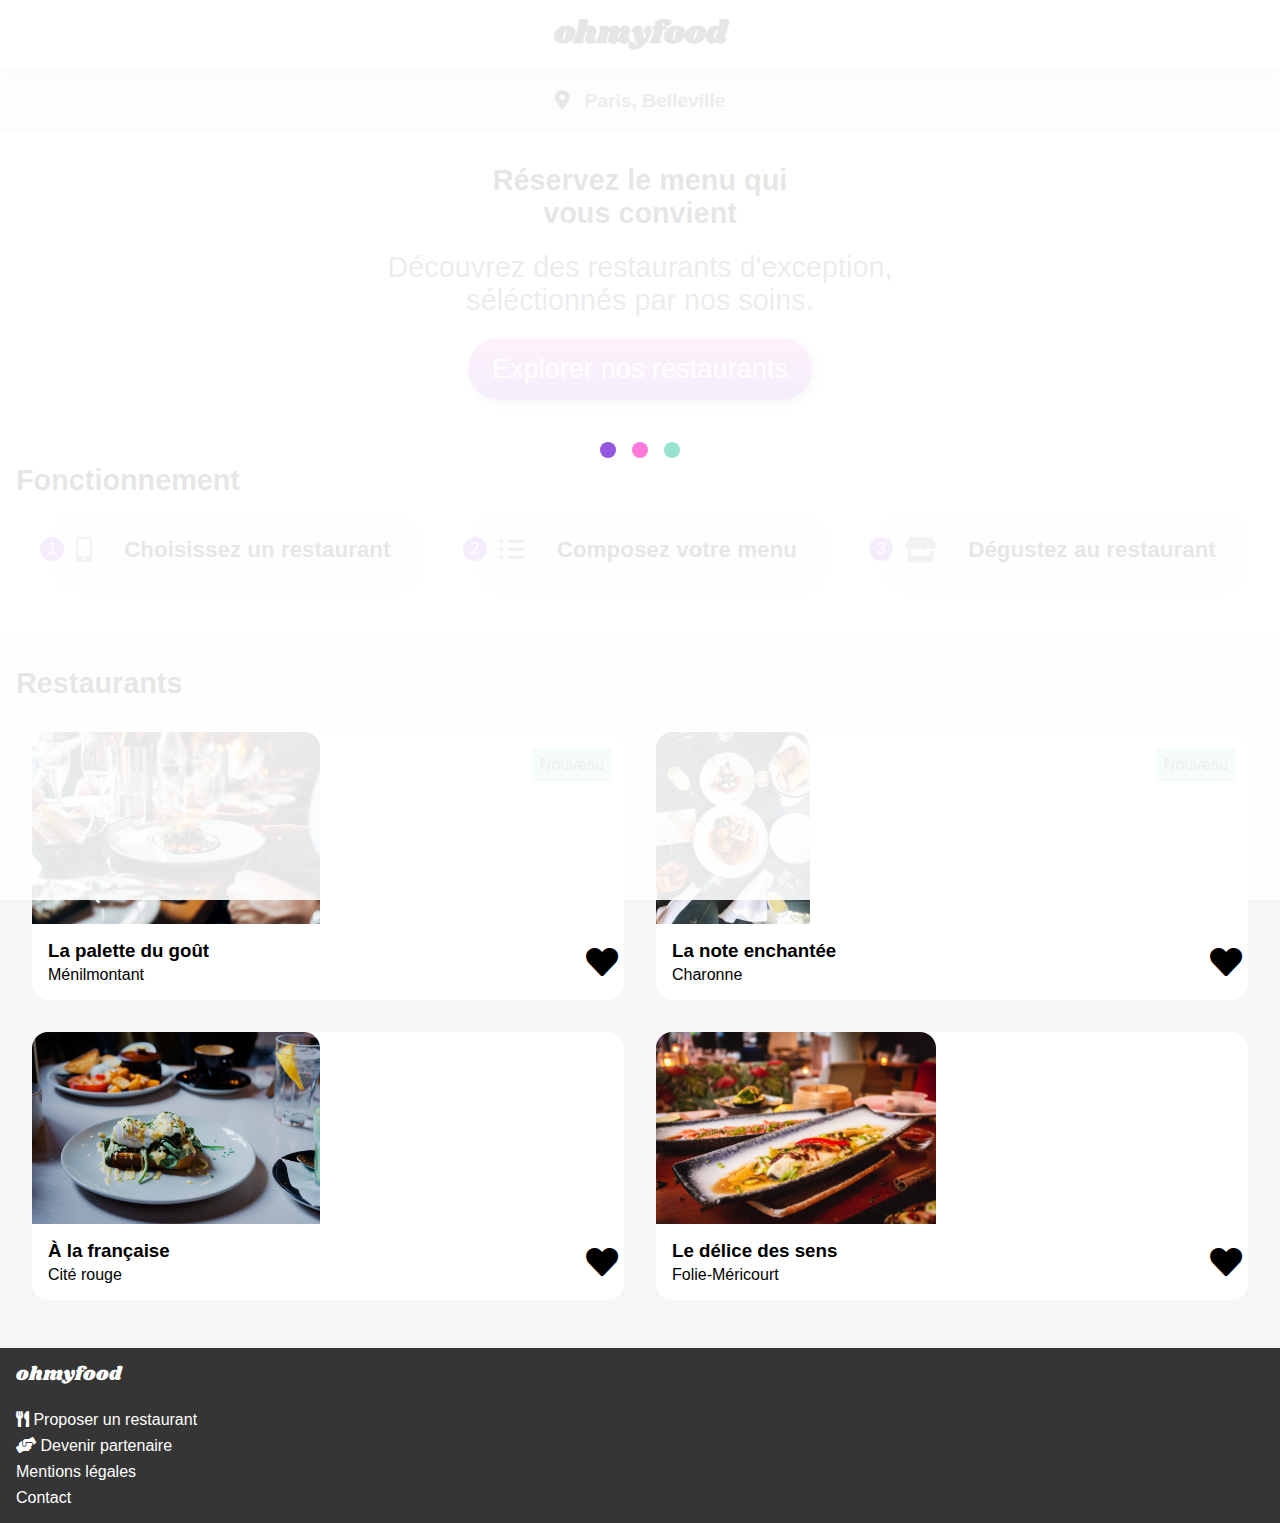
==== commit 2a03fd3b: "Visuel de toutes les pages des restos" ====
--- a/index.html
+++ b/index.html
@@ -94,7 +94,7 @@
                     </a>
     
                     <a class="cards_contenu" href="a_la_francaise.html">
-                        <h3 class="cards_titre"> A la française </h3>
+                        <h3 class="cards_titre"> À la française </h3>
                         <span class="cards_sous_titre"> Cité rouge </span>
                     </a>
                     <i class="fas fa-heart"></i>
--- a/styles/css_index.css
+++ b/styles/css_index.css
@@ -12,8 +12,6 @@
 * {
     font-family:"Roboto", sans-serif;
   }
-
-@media(max-width:1000px){
 
 /********** Chargement de la page **********/
     @keyframes loader{
@@ -132,10 +130,17 @@
         color: #fff;
         background-color: #686868;
         background-image: linear-gradient(0deg,rgba(147,86,220,.9),rgba(255,121,218,.9));
-        cursor: pointer;transition-duration: .25s;
+        cursor: pointer;
+        transition-duration: .25s;
         box-shadow: 0.25rem 0.25rem 10px rgb(0 0 0 / 25%);
         font-size: 1.7em;
-    }
+    
+    }
+    .bouton_header2:hover{
+        background-color: #fff;
+        box-shadow: 0.25rem 0.25rem 10px rgb(0 0 0 / 50%);
+    }
+    
 
 /********** Fonctionnement **********/
     .fonctionnement{
@@ -176,6 +181,10 @@
     }
     .fonctionnement_item i:hover{
         color: #9356DC;
+    }
+    .fonctionnement div li:hover{
+       
+        background-color: #ccc9c9;
     }
     .fonctionnement_icon {
         margin-right: 2rem;
@@ -315,6 +324,28 @@
     }
 
 
+@media (min-width : 1000px){
+
+    .fonctionnement_items{
+        display: flex;
+        flex-direction: row;
+        justify-content: space-around;
+    }
+    .restaurants_cards{
+        display: grid;
+        grid-template-columns: repeat(2,1fr);
+        
+    }
+
+
+
+
+
+    footer{
+        max-width: 100%;
+        margin: 0;
+    }
+
 
 
 
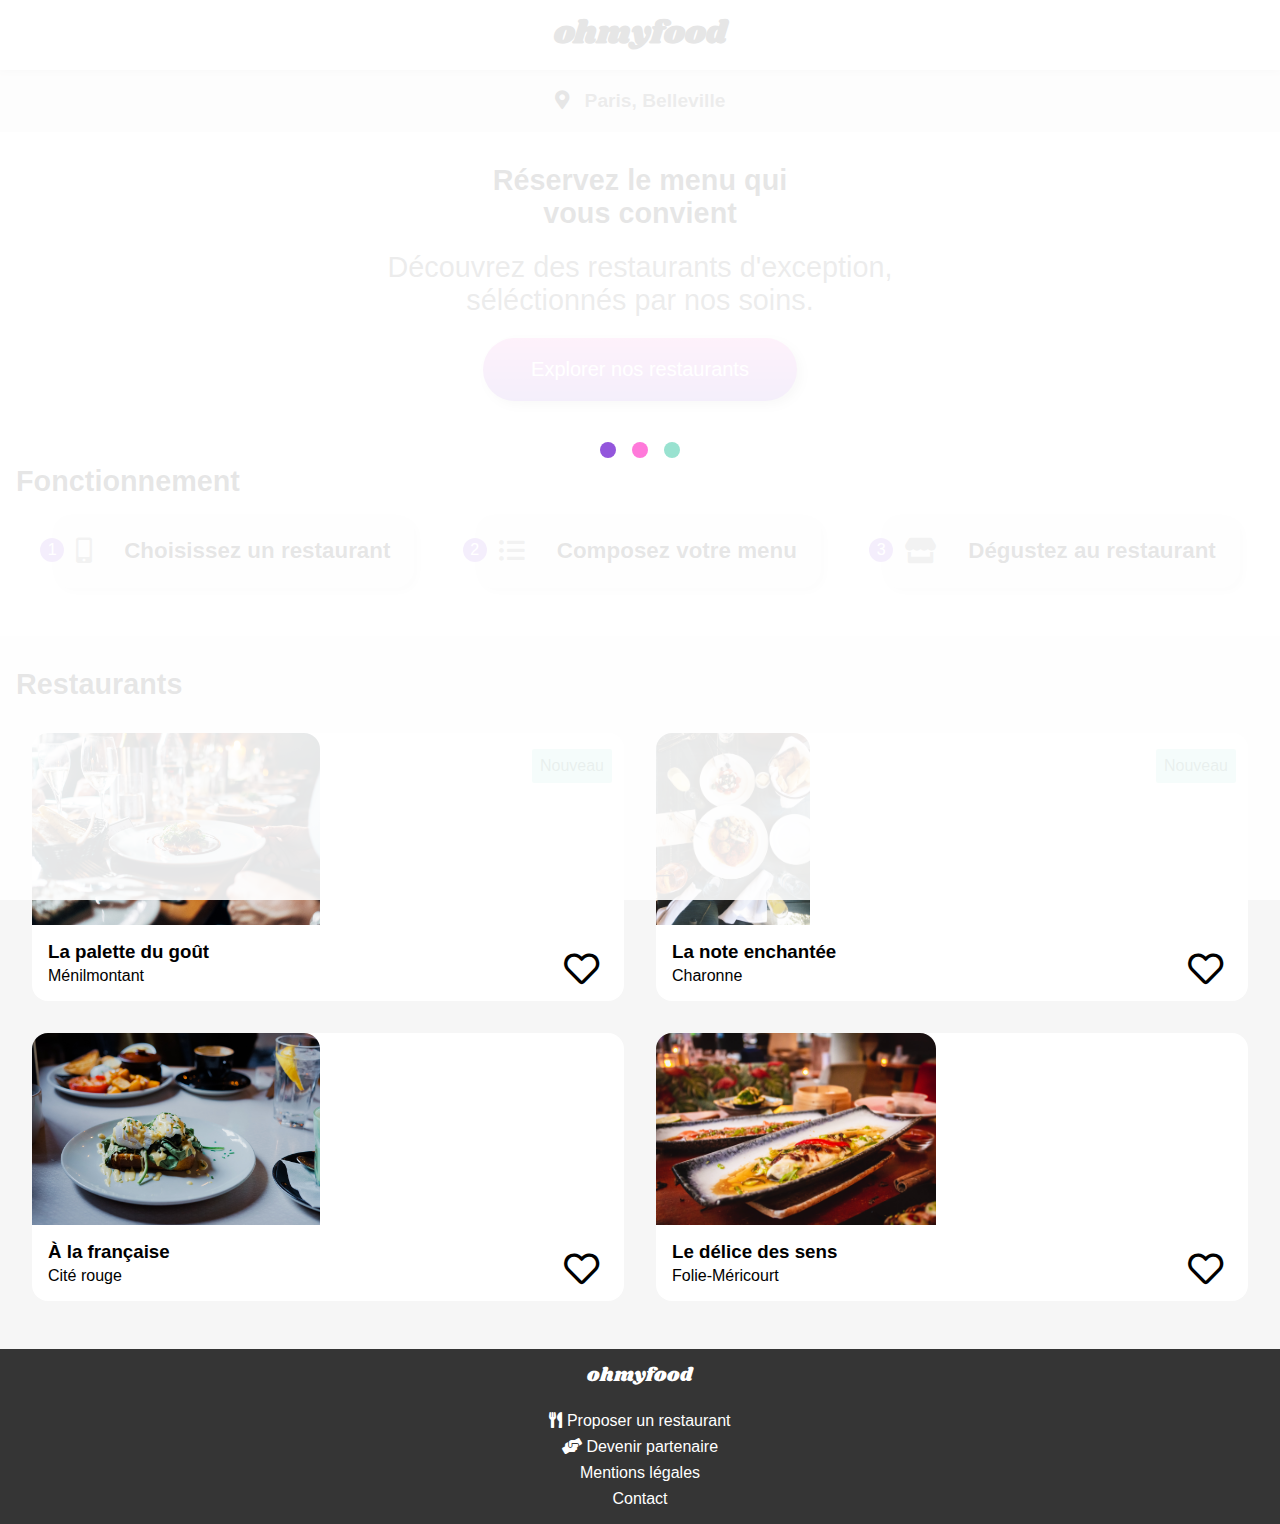
==== commit 1d2d4695: "Version finale ?" ====
--- a/index.html
+++ b/index.html
@@ -69,10 +69,11 @@
                         <h3 class="cards_titre"> La palette du goût </h3>
                         <span class="cards_sous_titre"> Ménilmontant </span>
                     </a>
-                       
-                        <i class="fas fa-heart"></i>
-                    
-                      
+
+                    <div class="coeur">
+                        <i class="far fa-heart coeur_vide"> </i> 
+                        <i class="fas fa-heart coeur_plein"> </i> 
+                    </div>
                     
                 </div>
 
@@ -85,7 +86,10 @@
                         <h3 class="cards_titre"> La note enchantée </h3>
                         <span class="cards_sous_titre"> Charonne </span>
                     </a>
-                    <i class="fas fa-heart"></i>
+                    <div class="coeur">
+                        <i class="far fa-heart coeur_vide"> </i> 
+                        <i class="fas fa-heart coeur_plein"> </i> 
+                    </div>
                 </div>
 
                 <div class="cards"  >
@@ -97,7 +101,10 @@
                         <h3 class="cards_titre"> À la française </h3>
                         <span class="cards_sous_titre"> Cité rouge </span>
                     </a>
-                    <i class="fas fa-heart"></i>
+                    <div class="coeur">
+                        <i class="far fa-heart coeur_vide"> </i> 
+                        <i class="fas fa-heart coeur_plein"> </i> 
+                    </div>
                 </div>
 
                 <div class="cards"  >
@@ -109,7 +116,10 @@
                         <h3 class="cards_titre"> Le délice des sens </h3>
                         <span class="cards_sous_titre"> Folie-Méricourt </span>
                     </a>
-                    <i class="fas fa-heart"></i>
+                    <div class="coeur">
+                        <i class="far fa-heart coeur_vide"> </i> 
+                        <i class="fas fa-heart coeur_plein"> </i> 
+                    </div>
                 </div>
 
             </div>
--- a/styles/css_index.css
+++ b/styles/css_index.css
@@ -123,18 +123,15 @@
     }
     .bouton_header2{
         border: 0;
-        padding: .95rem 1.5rem;
+        padding: 1.25rem 3rem;
         font-weight: 500;
         font-size: 1.25rem;
         border-radius: 100px;
         color: #fff;
         background-color: #686868;
         background-image: linear-gradient(0deg,rgba(147,86,220,.9),rgba(255,121,218,.9));
-        cursor: pointer;
         transition-duration: .25s;
         box-shadow: 0.25rem 0.25rem 10px rgb(0 0 0 / 25%);
-        font-size: 1.7em;
-    
     }
     .bouton_header2:hover{
         background-color: #fff;
@@ -183,8 +180,7 @@
         color: #9356DC;
     }
     .fonctionnement div li:hover{
-       
-        background-color: #ccc9c9;
+        background-color: #bf8dc580;
     }
     .fonctionnement_icon {
         margin-right: 2rem;
@@ -257,43 +253,29 @@
         margin: 0 0 .25rem;
     }
     .coeur{
-        height: 2rem;
-        width: 2rem;
-        background-color: transparent;
-        border: 0 solid transparent;
-        padding: 0;
-        display: flex;
-        align-items: center;
-        justify-content: center;
         cursor: pointer;
-        position: relative;
-    }
-    
-    
-    /*
-    .fa-heart:before { 
-        font-size: 2em;
-        margin-right: 1em;
-    }
-    .fa-heart:active {
-        color:#9356dc;
-    }
-    */
-    .fa-heart {
-        font-size: 2em;
-        border-radius: 50%;
+        margin: auto;
+    }
+    
+    .fa-heart { 
         padding:.2em;
-    }
-    
-    .fa-heart::before {
-        content: "\f004";
         transition: color 1s ease-out;
-    }
-    .fa-heart:hover::before{
-        color: #9356DC;
         cursor: pointer;
     }
 
+    
+    .coeur_plein { 
+        color: transparent;   
+    }
+    .coeur_vide, .coeur_plein{
+        font-size: 2.2em;
+        position: absolute;
+        right: 3%;
+        top: 79%; 
+    }
+    .coeur_plein:hover { color: #9356DC; }
+
+    
 /********** Footer **********/
     footer{
         display: flex;
@@ -333,19 +315,18 @@
     }
     .restaurants_cards{
         display: grid;
-        grid-template-columns: repeat(2,1fr);
-        
-    }
-
-
-
+        grid-template-columns: repeat(2,1fr); 
+    }
 
 
     footer{
         max-width: 100%;
         margin: 0;
-    }
-
+        align-items: center;
+    }
+    .footer_list{
+        align-items: center;
+    }
 
 
 
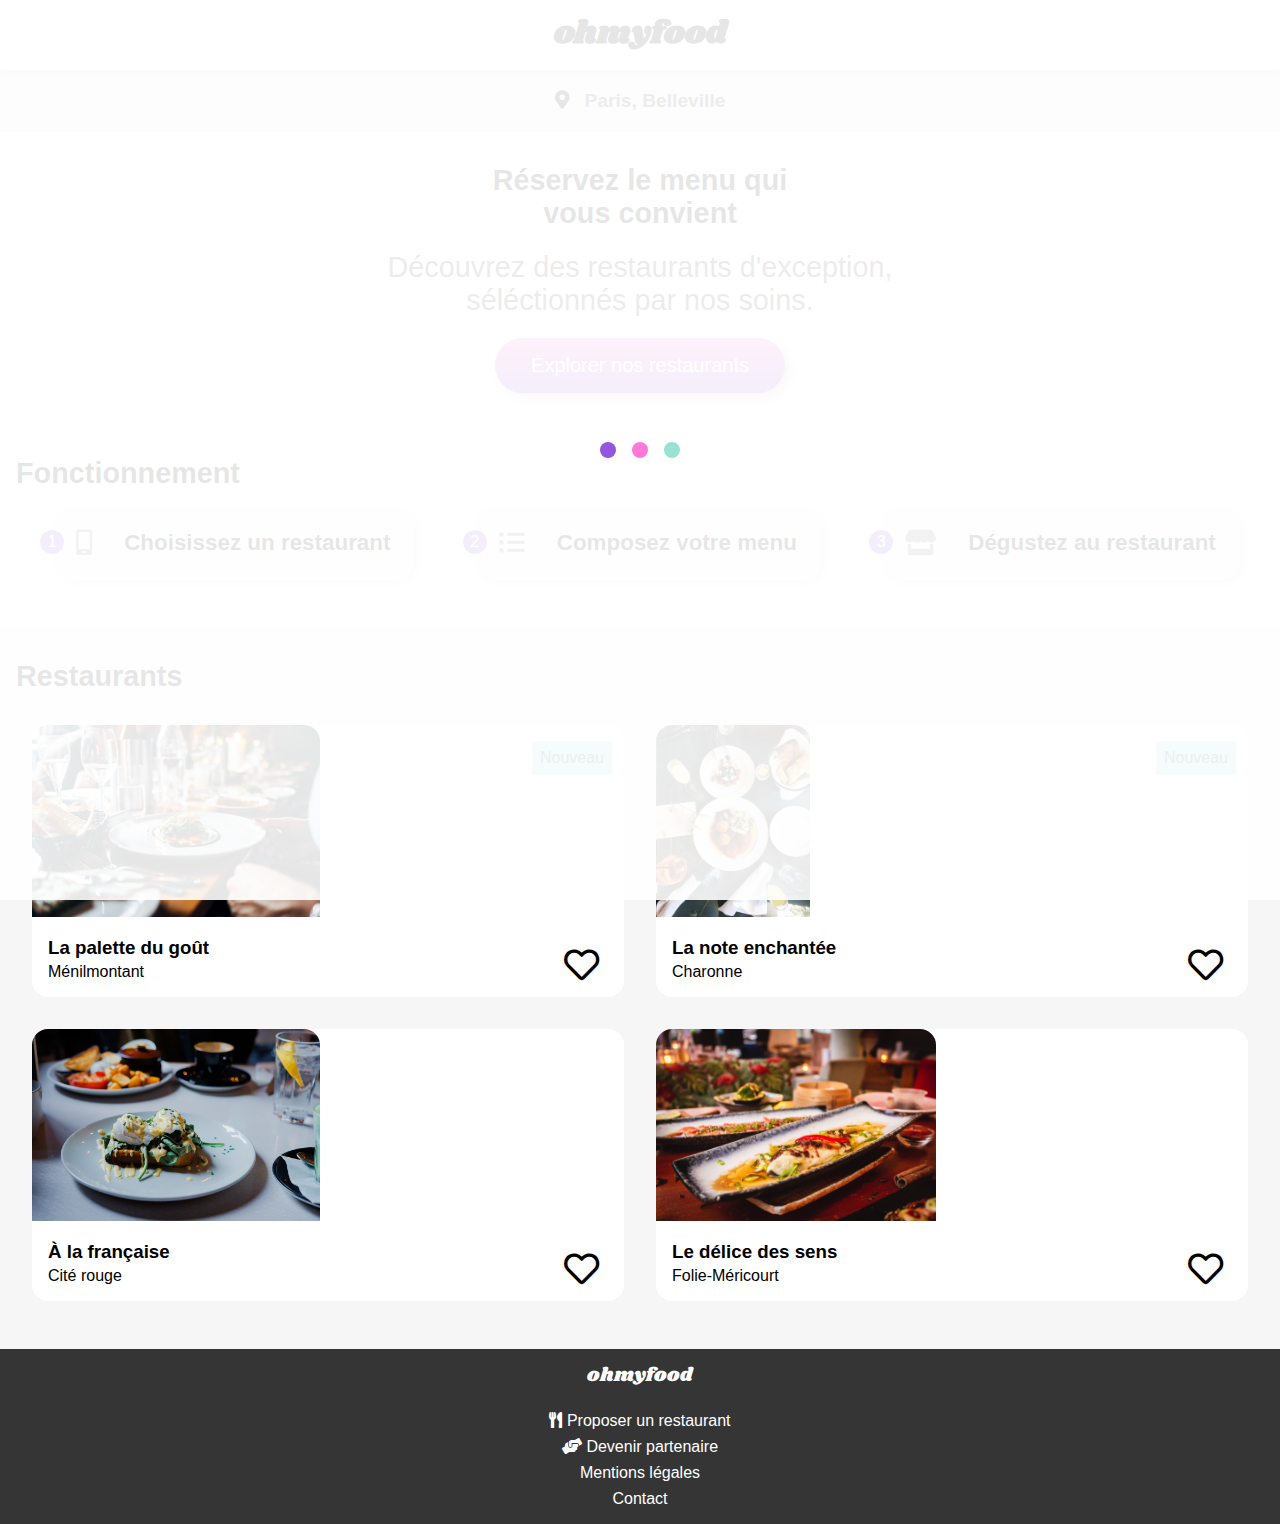
==== commit ede6a8a8: "Corrections validateur html" ====
--- a/index.html
+++ b/index.html
@@ -1,3 +1,4 @@
+<!DOCTYPE html>
 <html lang="fr">
 
 <head>
@@ -19,28 +20,28 @@
             <span class="loader_item loader_item3"></span>
         </div>
     </div>
-<!------------->
+
 
     <header>
         <h1 class="header_logo"> ohmyfood </h1>
     </header>
 
     <main>
-        <section class="localisation">
+        <div class="localisation">
             <i class="fa-map-marker-alt fas localisation_icon"></i>
             <span class="localisation_text">Paris, Belleville</span>
-        </section>
+        </div>
 
-        <section class="header2">
-            <div class="titre"> Réservez le menu qui </br> vous convient </div>
-            <div class="sous_titre_header2"> Découvrez des restaurants d'exception,</br> séléctionnés par nos soins. </div>
-            <button class="bouton_header2"> Explorer nos restaurants </button>
-        </section>
+        <div class="header2">
+            <div class="titre"> Réservez le menu qui <br> vous convient </div>
+            <div class="sous_titre_header2"> Découvrez des restaurants d'exception, <br> séléctionnés par nos soins. </div>
+            <button class="bouton_header2" > Explorer nos restaurants </button>
+        </div>
 
 <!--  Fonctionnement  -->
-        <section class="fonctionnement">
+        <div class="fonctionnement">
             <div class="titre"> Fonctionnement </div>
-            <div class="fonctionnement_items">
+            <ul class="fonctionnement_items">
                 <li class="fonctionnement_item">
                     <i class="fa-mobile-alt fas fonctionnement_icon" aria-hidden="true"></i>
                     <span class="text"> Choisissez un restaurant </span>
@@ -53,16 +54,18 @@
                     <i class="fa-store fas fonctionnement_icon" aria-hidden="true"></i>
                     <span class="text"> Dégustez au restaurant </span>
                 </li>
-            </div>
-        </section>
+            </ul>
+        </div>
 
 <!--  Restaurants  -->
-        <section class="restaurants">
+        <section  id="restaurants">
             <span class="titre"> Restaurants </span>
             <div class="restaurants_cards">
 
                 <div class="cards"  >
-                    <a href="la_palette_du_gout.html"><img src="images/restaurants/jay-wennington-N_Y88TWmGwA-unsplash.jpg" class="cards_img"></a>
+                    <a href="la_palette_du_gout.html">
+                        <img src="images/restaurants/jay-wennington-N_Y88TWmGwA-unsplash.jpg" class="cards_img" alt="la palette de goût">
+                    </a>
                     <span class="cards_vignette"> Nouveau </span>
                     
                     <a class="cards_contenu" href="la_palette_du_gout.html">
@@ -79,7 +82,7 @@
 
                 <div class="cards"  >
                     <a href="la_note_enchantee.html">
-                        <img src="images/restaurants/stil-u2Lp8tXIcjw-unsplash.jpg" class="cards_img">
+                        <img src="images/restaurants/stil-u2Lp8tXIcjw-unsplash.jpg" class="cards_img" alt="la note enchantée">
                     </a>
                     <span class="cards_vignette"> Nouveau </span>
                     <a class="cards_contenu" href="la_note_enchantee.html">
@@ -94,7 +97,7 @@
 
                 <div class="cards"  >
                     <a href="a_la_francaise.html">
-                        <img src="images/restaurants/toa-heftiba-DQKerTsQwi0-unsplash.jpg" class="cards_img">
+                        <img src="images/restaurants/toa-heftiba-DQKerTsQwi0-unsplash.jpg" class="cards_img" alt="à la française">
                     </a>
     
                     <a class="cards_contenu" href="a_la_francaise.html">
@@ -109,7 +112,7 @@
 
                 <div class="cards"  >
                     <a href="le_delice_des_sens.html">
-                        <img src="images/restaurants/louis-hansel-shotsoflouis-qNBGVyOCY8Q-unsplash.jpg" class="cards_img">
+                        <img src="images/restaurants/louis-hansel-shotsoflouis-qNBGVyOCY8Q-unsplash.jpg" class="cards_img" alt="le délice des sens">
                     </a>
                     
                     <a class="cards_contenu" href="le_delice_des_sens.html">
@@ -129,16 +132,16 @@
 <!--  Footer  -->
     <footer>
         <span class="footer_titre"> ohmyfood </span>
-        <ul class="footer_list" >
+        <div class="footer_list" >
             <a class="footer_text" href=# >
                 <i class="fa-utensils fas footer__icon"></i>  Proposer un restaurant 
             </a>
             <a class="footer_text" href=# >
                 <i class="fa-hands-helping fas footer__icon"></i> Devenir partenaire
             </a>
-            <a class="footer_text" href=# > Mentions légales <a>
+            <a class="footer_text" href=# > Mentions légales </a>
             <a class="footer_text" href="mailto:contact@ohmyfood.com" > Contact </a>
-        </ul> 
+        </div> 
 
     </footer>
 
--- a/styles/css_index.css
+++ b/styles/css_index.css
@@ -123,7 +123,7 @@
     }
     .bouton_header2{
         border: 0;
-        padding: 1.25rem 3rem;
+        padding: 1rem 2.25rem;
         font-weight: 500;
         font-size: 1.25rem;
         border-radius: 100px;
@@ -197,7 +197,7 @@
 
 
     /********** restaurants **********/
-    .restaurants{
+    #restaurants{
         background-color: #f6f6f6;
         padding: 2rem 1rem;
         max-width: 1280px;
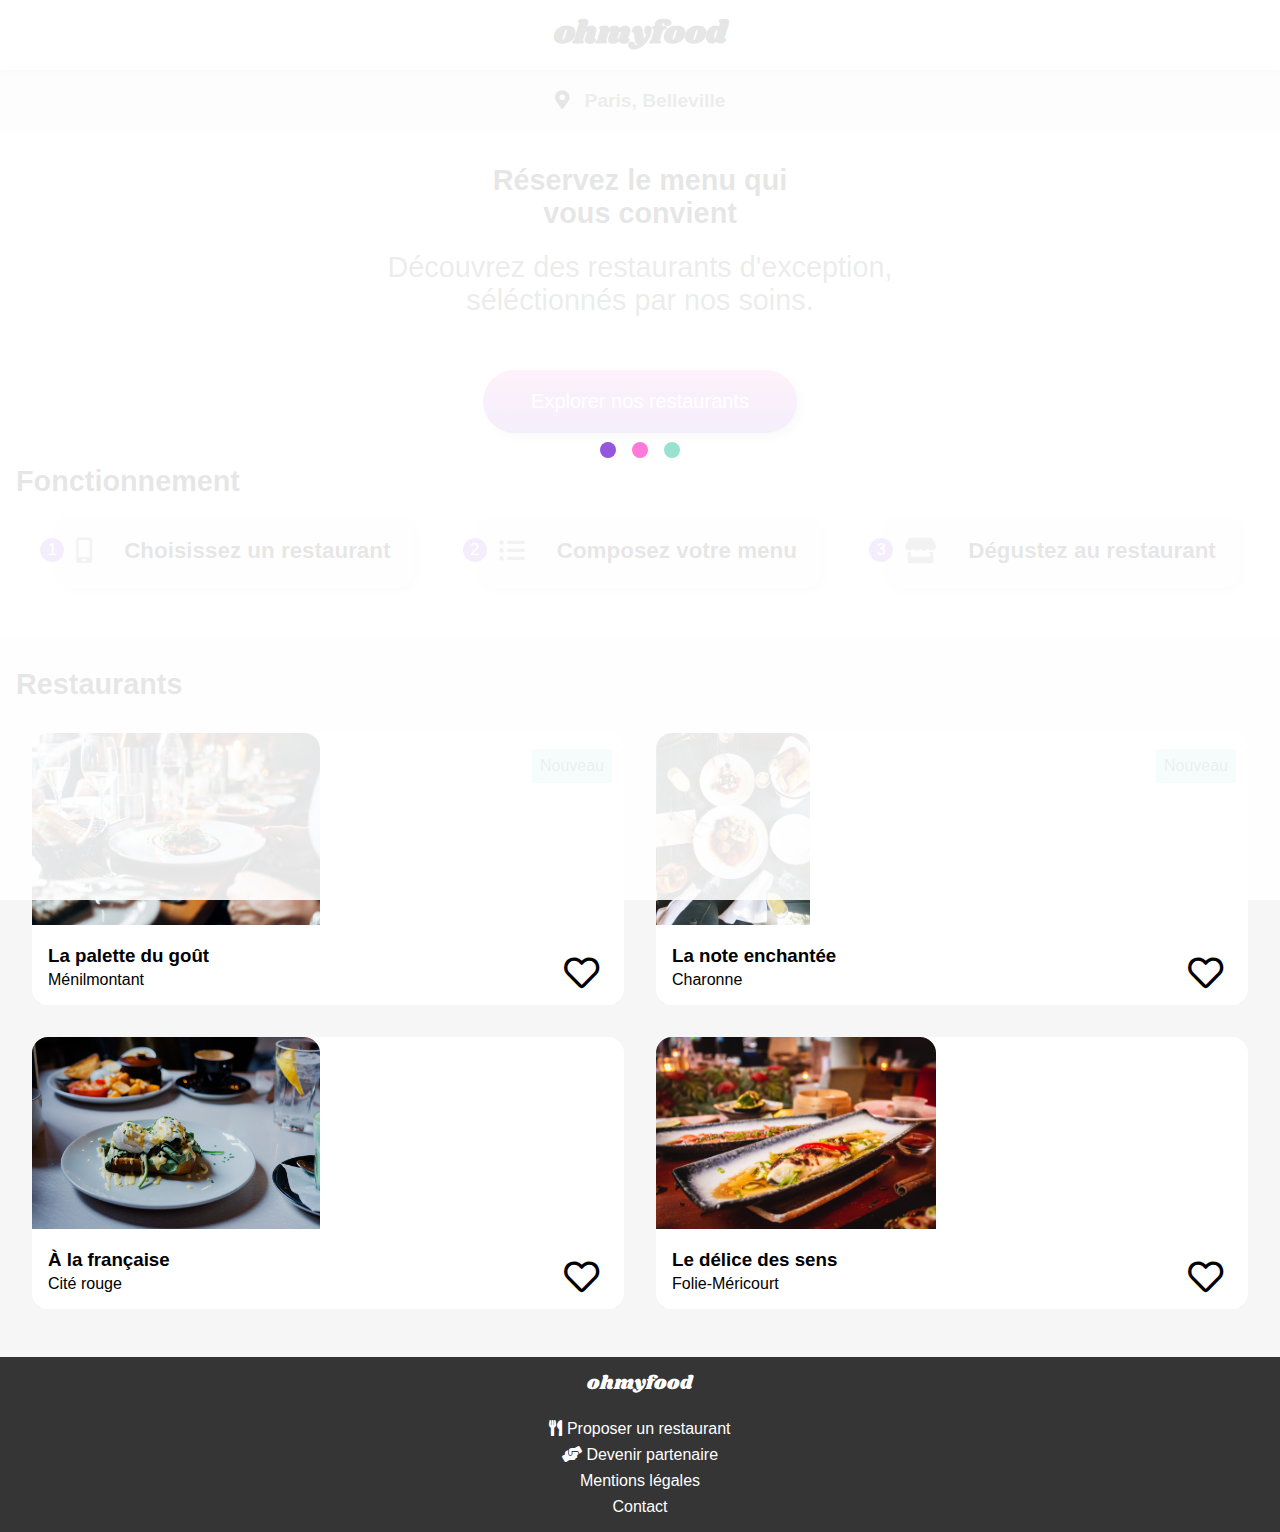
==== commit 56977966: "Correction bouton" ====
--- a/index.html
+++ b/index.html
@@ -35,6 +35,8 @@
         <div class="header2">
             <div class="titre"> Réservez le menu qui <br> vous convient </div>
             <div class="sous_titre_header2"> Découvrez des restaurants d'exception, <br> séléctionnés par nos soins. </div>
+        </div>
+        <div class="container_bouton_header2">
             <button class="bouton_header2" > Explorer nos restaurants </button>
         </div>
 
@@ -147,47 +149,8 @@
 
 
 
-
-
-
 </body>
 
 
 
 
-
-
-
-
-
-
-
-
-
-
-
-
-
-
-
-
-
-
-
-
-
-
-
-
-
-
-
-
-
-
-
-
-
-
-
-</html>--- a/styles/css_index.css
+++ b/styles/css_index.css
@@ -110,6 +110,7 @@
         padding: 2rem;
         text-align: center;
         background-color: #fafafa;
+        text-decoration: none;
     }
     .titre{
         font-size: 1.8em;
@@ -121,9 +122,14 @@
         color: #403e3e;
         font-size: 1.8em;
     }
+    .container_bouton_header2{
+        display: flex;
+        text-decoration: none;
+        justify-content: center;
+    }
     .bouton_header2{
         border: 0;
-        padding: 1rem 2.25rem;
+        padding: 1.25rem 3rem;
         font-weight: 500;
         font-size: 1.25rem;
         border-radius: 100px;
@@ -132,6 +138,8 @@
         background-image: linear-gradient(0deg,rgba(147,86,220,.9),rgba(255,121,218,.9));
         transition-duration: .25s;
         box-shadow: 0.25rem 0.25rem 10px rgb(0 0 0 / 25%);
+        cursor: pointer; 
+        z-index: 30;
     }
     .bouton_header2:hover{
         background-color: #fff;
@@ -176,11 +184,12 @@
         position: absolute;
         left: -.75rem;
     }
-    .fonctionnement_item i:hover{
-        color: #9356DC;
-    }
-    .fonctionnement div li:hover{
-        background-color: #bf8dc580;
+   
+    .fonctionnement ul li:hover{
+        background-color: #dfd5ea;
+    }
+    .fonctionnement ul li:hover i {
+        color: #9356dc;
     }
     .fonctionnement_icon {
         margin-right: 2rem;
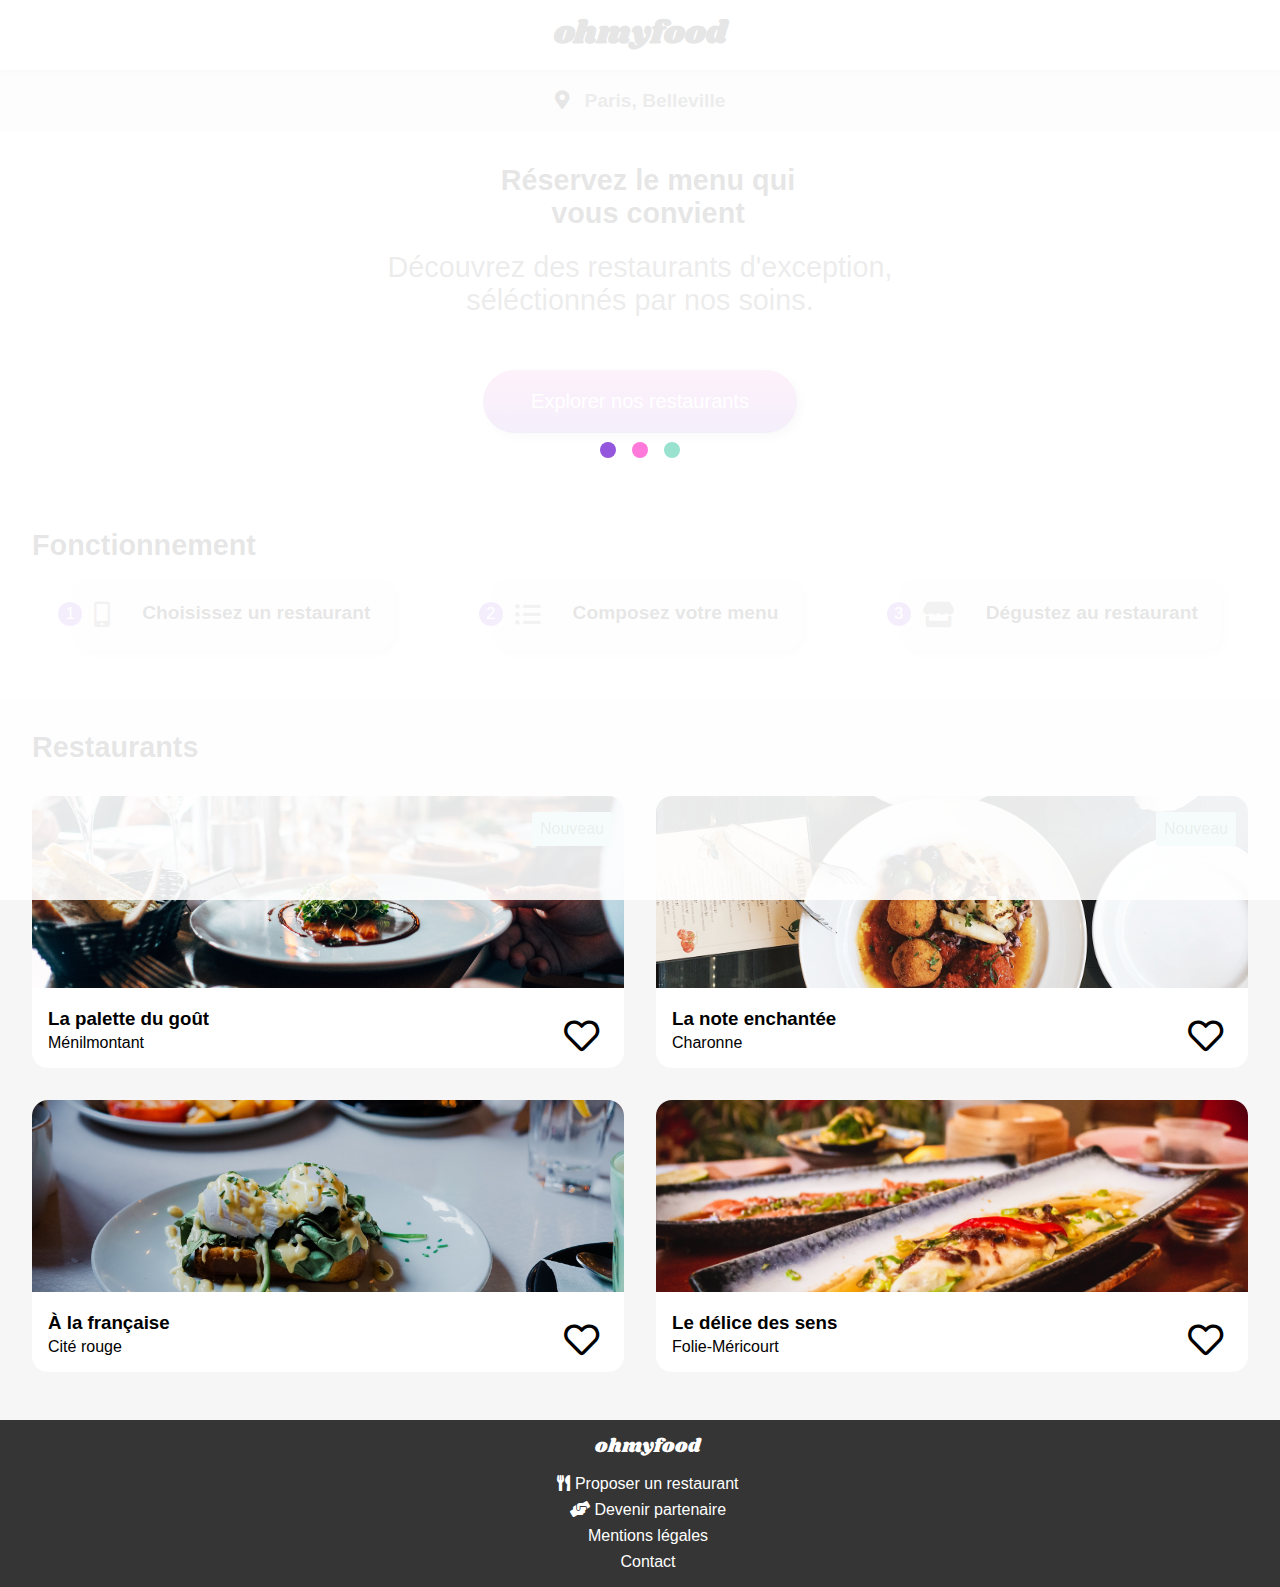
==== commit 654d372c: "Correction alignement titres, footer, icones + fusion des fichiers CSS + déplacement des polices dan" ====
--- a/index.html
+++ b/index.html
@@ -5,7 +5,7 @@
     <meta charset="UTF-8">
     <meta name="viewport" content="width=device-width, initial-scale=1.0">
     <title>Accueil - ohmyfood!</title>
-    <link href="styles/css_index.css" rel="stylesheet" type="text/css">
+    <link href="styles/style.css" rel="stylesheet" type="text/css">
     <link rel="stylesheet" href="https://use.fontawesome.com/releases/v5.15.1/css/all.css">
     <link rel="stylesheet" href="styles/flexboxgrid-6.3.1/css/flexboxgrid.css" type="text/css">
 </head>
@@ -133,8 +133,8 @@
 
 <!--  Footer  -->
     <footer>
-        <span class="footer_titre"> ohmyfood </span>
-        <div class="footer_list" >
+        <span class="footer_titre1"> ohmyfood </span>
+        <div class="footer_list1" >
             <a class="footer_text" href=# >
                 <i class="fa-utensils fas footer__icon"></i>  Proposer un restaurant 
             </a>
--- a/styles/style.css
+++ b/styles/style.css
@@ -0,0 +1,551 @@
+
+@font-face{
+    font-family: "Shrikhand";
+    src: url("polices/Shrikhand-Regular.otf");
+  }
+ @font-face{
+    font-family: "Roboto";
+    src: url("polices/Roboto-regular.ttf");
+}
+
+
+* {
+    font-family:"Roboto", sans-serif;
+  }
+
+/********** Chargement de la page **********/
+    @keyframes loader{
+        100% {  
+            opacity: 0;
+            z-index: 0;
+        }
+    }
+    @keyframes jump{
+        0% {
+            transform: translateY(0);
+        }
+        25% {
+            transform: translateY(.5rem);
+        }
+        75% {
+            transform: translateY(-.5rem);
+        }
+        100% {
+            transform: translateY(0);
+        }
+    }
+    body{
+        margin: 0px;
+    }
+    .loader{
+        position: fixed;
+        height: 100%;
+        width: 100%;
+        left: 0;
+        top: 0;
+        background-color: hsla(0,0%,100%,.9);
+        animation: loader .01s;
+        animation-delay: 1.75s;
+        animation-fill-mode: both;
+        z-index: 10000;
+        display: flex;
+        align-items: center;
+        justify-content: center;
+    }
+    .container_loader_item{
+        display: flex;
+        width: 5rem;
+        justify-content: space-between;
+    }
+    .loader_item {
+        height: 1rem;
+        width: 1rem;
+        border-radius: 1rem;
+        animation: jump 1s;
+        animation-iteration-count: 1;
+    }
+    .loader_item1{ background-color: #9356dc;                        }
+    .loader_item2{ background-color: #ff79da; animation-delay: .25s; }
+    .loader_item3{ background-color: #99e2d0; animation-delay: .5s ; }
+    
+    
+
+
+    
+    
+/********** Header **********/ 
+    header{
+        padding: 1rem;
+        box-shadow: 0 0 0.5rem rgb(0 0 0 / 25%);
+        position: relative;
+        z-index: 10;
+    }
+    .header_logo{
+        font-family: Shrikhand,"cursive";
+        margin: 0;
+        text-align: center;
+    }
+
+    .localisation{
+        display: flex;
+        justify-content: center;
+        padding: 1.25rem 1rem;
+        background-color: #e8e6e6;
+        font-size: 1.2rem;
+        position: relative;
+    }
+    .localisation_icon{
+        margin-right: 1rem;
+    }
+    .fa, .fas{
+        font-weight: 900;
+    }
+    .localisation_text{
+        font-weight: 700;
+        color: #403e3e;
+    }
+
+/********** Header 2 **********/
+    .header2{
+        padding: 2rem;
+        text-align: center;
+        background-color: #fafafa;
+        text-decoration: none;
+    }
+    .titre{
+        font-size: 1.8em;
+        font-weight: bold;
+        margin-left: 1rem;
+    }
+    .sous_titre_header2{
+        font-weight: 500;
+        margin: 1.3rem 0;
+        color: #403e3e;
+        font-size: 1.8em;
+    }
+    .container_bouton_header2{
+        display: flex;
+        text-decoration: none;
+        justify-content: center;
+    }
+    .bouton_header2{
+        border: 0;
+        padding: 1.25rem 3rem;
+        font-weight: 500;
+        font-size: 1.25rem;
+        border-radius: 100px;
+        color: #fff;
+        background-color: #686868;
+        background-image: linear-gradient(0deg,rgba(147,86,220,.9),rgba(255,121,218,.9));
+        transition-duration: .25s;
+        box-shadow: 0.25rem 0.25rem 10px rgb(0 0 0 / 25%);
+        cursor: pointer; 
+        z-index: 30;
+    }
+    .bouton_header2:hover{
+        background-color: #fff;
+        box-shadow: 0.25rem 0.25rem 10px rgb(0 0 0 / 50%);
+    }
+    
+
+/********** Fonctionnement **********/
+    .fonctionnement{
+        padding: 2rem 1rem;
+        max-width: 1280px;
+        margin-top: 4rem;
+        position: relative;
+    }
+    .fonctionnement_items{
+        margin: 0;
+        padding: 0;
+        list-style: none;
+        counter-reset: compteListe;
+    }
+    .fonctionnement_item{
+        padding: 1.5rem;
+        margin: 1rem 0 1rem .75rem;
+        box-shadow: 0.25rem 0.25rem 0.5rem rgb(0 0 0 / 13%);
+        border-radius: 1.25rem;
+        background-color: #f6f6f6;
+        display: flex;
+        justify-content: center;
+        position: relative;
+    }
+    .fonctionnement_item:before {
+        counter-increment: compteListe 1;
+        content: counter(compteListe) " ";
+        background: #9356dc;
+        height: 1.5rem;
+        width: 1.5rem;
+        border-radius: 100px;
+        display: flex;
+        justify-content: center;
+        align-items: center;
+        color: #fff;
+        position: absolute;
+        left: -.75rem;
+    }
+   
+    .fonctionnement ul li:hover{
+        background-color: #dfd5ea;
+    }
+    .fonctionnement ul li:hover i {
+        color: #9356dc;
+    }
+    .fonctionnement_icon {
+        margin-right: 2rem;
+        color: #7e7e7e;
+        align-self: center;
+        font-size: 1.6em;
+    }
+    .text{
+        font-weight: bold;
+        text-align: center;
+        font-size: 1.2em;
+    }
+
+
+    /********** restaurants **********/
+    #restaurants{
+        background-color: #f6f6f6;
+        padding: 2rem 1rem;
+        max-width: 1280px;
+        margin: auto;
+        position: relative;
+    }
+    .restaurants_cards{
+        display: flex;
+        flex-direction: column;
+        justify-content: space-around;
+        margin-top: 1em;
+    }
+    .cards{
+        background-color: #fff;
+        border-radius: 1rem;
+        position: relative;
+        text-decoration: none;
+        color: inherit;
+        margin: 1em;
+    }
+    .cards_img{
+        height: 12rem;
+        width: 100%;
+        border: 0 solid transparent;
+        border-radius: 1rem 1rem 0 0;
+        box-shadow: none;
+        object-fit: cover;
+    }
+    .cards_vignette{
+        background-color: #99e2d0;
+        color: #1b6150;
+        padding: .5rem;
+        border-radius: .125rem;
+        position: absolute;
+        top: 1rem;
+        right: .75rem;
+    }
+    .cards_contenu{
+        padding: 1rem;
+        position: relative;
+        display: flex;
+        flex-direction: column;
+        color: black;
+        text-decoration: none;
+        width: 80%;
+    }
+    .cards_titre{
+        margin: 0 0 .25rem;
+    }
+    .coeur{
+        cursor: pointer;
+        margin: auto;
+    }
+    
+    .fa-heart { 
+        padding:.2em;
+        transition: color 1s ease-out;
+        cursor: pointer;
+    }
+
+    
+    .coeur_plein, .coeur_plein2 { 
+        color: transparent;   
+    }
+    .coeur_vide, .coeur_plein{
+        font-size: 2.2em;
+        position: absolute;
+        right: 3%;
+        top: 79%; 
+    }
+    .coeur_plein:hover { color: #9356DC; }
+    .coeur_plein2:hover { color: #9356DC; }
+
+    
+/********** Footer **********/
+    footer{
+        display: flex;
+        flex-direction: column;
+        padding: 1rem;
+        background-color: #353535;
+        max-width: 1280px;
+        margin: auto;
+        position: relative;
+    }
+    .footer_titre1 {
+        color: #fff;
+        font-family: Shrikhand;
+        font-size: 1.2rem;
+        margin: 0 0 0.5rem 1rem;
+    }
+    .footer_titre {
+        color: #fff;
+        font-family: Shrikhand;
+        font-size: 1.2rem;
+        margin: 0 0 0.5rem;
+    }
+    .footer_list1 {
+        list-style: none;
+        padding: 0;
+        margin: 0 0 0 1rem;
+        display: flex;
+        flex-direction: column;
+    }
+    .footer_list {
+        list-style: none;
+        padding: 0;
+        margin: 0;
+        display: flex;
+        flex-direction: column;
+    }
+    .footer_text{
+        color: #fff;
+        text-decoration: none;
+        margin-top: 0.5em;
+    }
+
+@media (max-width: 999px){
+    .fa-list-ul {
+        margin: 0 0rem 0 -1.5rem;
+        width: 3.3rem;
+    }
+    .fa-store {
+        margin: 0 0.2rem 0 -1.5rem;
+        width: 3.3rem;
+    }
+}
+
+@media (min-width : 1000px){
+
+    .fonctionnement_items{
+        display: flex;
+        flex-direction: row;
+        justify-content: space-around;
+    }
+    .restaurants_cards{
+        display: grid;
+        grid-template-columns: repeat(2,1fr); 
+    }
+    footer{
+        max-width: 100%;
+        margin: 0;
+        align-items: center;
+    }
+/** responsive pages annexes **/
+    .footer_list1, .footer_list{
+        align-items: center;
+    }
+    .menu_header{
+        max-width: 100%;
+    }
+    .menu{
+        flex-direction: row;
+        justify-content: center;
+    }
+
+    .coeur_vide2, .coeur_plein2{
+        right: 2%;
+        top: 5.5%; 
+    }
+}
+
+
+/********** Pages annexes **********/
+    .header_pages{
+        display: flex;
+        flex-direction: row;
+        justify-content: center;
+        align-items: center;
+    }
+    .fa-arrow-left{
+        position: absolute;
+        top: 1.25rem;
+        left: 2rem;
+        font-size: 2rem;
+        color: #000;
+    }
+    header i:hover{
+        color: #5d5555;
+    }
+    .img{
+        max-width: 100%;
+        max-height: 32rem;
+        width: 100%;
+        object-fit: cover;
+    }
+
+    .container_menus{
+        margin-top: -4rem;
+        border-radius: 2rem 2rem 0 0;
+        background-color: #eeeeee;
+        z-index: 1;
+        position: relative;
+        max-width: 100%;
+        
+    }
+
+
+/********** Menus **********/
+    .menu{
+       display: flex;
+       flex-direction: column;
+    }
+    .menu_header{
+        padding: 1rem 2rem 0 1rem;
+        display: flex;
+        align-items: center;
+        justify-content: space-between;
+    }
+    .menu_titre{
+        font-family: Shrikhand,"cursive";
+        font-size: 2em;
+        margin-right: 2em;
+    }
+    .coeur_vide2, .coeur_plein2{
+        font-size: 2.2em;
+        position: absolute;
+        right: 3%;
+        top: 2.5%; 
+    }
+    .sous_menu{ 
+        overflow: hidden;
+        padding: 0 1rem;
+    }
+    .sous_menu_titre{
+        text-transform: uppercase;
+        position: relative;
+        padding-bottom: .5rem;
+        font-weight: 400;
+    }
+    .sous_menu_titre:after {
+        content: "";
+        width: 3rem;
+        height: .25rem;
+        background-color: #99e2d0;
+        position: absolute;
+        left: 0;
+        bottom: 0;
+    }
+    .sous_menu_item{
+        background-color: #fff;
+        padding: 1rem;
+        display: flex;
+        border-radius: 1rem;
+        margin: 1rem 0;
+        box-shadow: 0.25rem 0.25rem 1rem rgb(0 0 0 / 10%);
+        overflow: hidden;
+        cursor: pointer;
+        animation: itemAppear .6s;
+        animation-timing-function: cubic-bezier(.5,1.58,.34,.82);
+        animation-fill-mode: both;
+        transform: scale(0); 
+        max-width: 100%;
+    }
+    
+    
+    .sous_menu_item_text{
+        white-space: nowrap;
+        text-overflow: ellipsis;
+        overflow: hidden;
+        flex: 1;
+        margin-right: 3.5em;
+    }
+    .sous_menu_item_text_titre{
+        white-space: nowrap;
+        text-overflow: ellipsis;
+        overflow: hidden;
+        margin: 0 0 .25rem;
+    }
+    .sous_menu_item_text_description{
+        margin: 0;
+        white-space: nowrap;
+        text-overflow: ellipsis;
+        overflow: hidden;
+    }
+    .sous_menu_item_prix{
+        font-weight: 700;
+        display: flex;
+        justify-content: flex-end;
+        align-items: flex-end;
+        padding-left: .5rem;
+    }
+    .sous_menu_item_choix{
+        background-color: #99e2d0;
+        margin: -1rem -5rem -1rem 1rem;
+        width: 4rem;
+        display: flex;
+        align-items: center;
+        justify-content: center;
+        transition-duration: .5s;
+    }
+    .wrap_icon{
+        height: 1.6rem;
+        width: 1.6rem;
+        background-color: #fff;
+        display: flex;
+        align-items: center;
+        justify-content: center;
+        border-radius: 100px;
+        transform: rotate(180deg);
+        transition-duration: .5s;
+    }
+    .wrap_item_icon{
+        color: #99e2d0;
+    }
+    .anim { animation-delay: 0s; }
+    .sous_menu_item:hover .sous_menu_item_choix { transform: translateX(-60px); transition-duration: 0.5s; }
+    .sous_menu_item:hover .wrap_item_icon       { transform: rotate(180deg);    transition-duration: 0.5s; }
+    .sous_menu_item:hover .sous_menu_item_prix  { transform: translateX(-60px); transition-duration: 0.5s; }
+
+    @keyframes itemAppear{
+        0% {
+            transform: scale(0);
+        }
+        100% {
+            transform: scale(1);
+        }
+    }
+
+
+    .container_bouton_commander{
+        display: flex;
+        text-decoration: none;
+        justify-content: center;
+        padding: 3rem 0;
+    }
+    .bouton_commander{
+        border: 0;
+        padding: 1.25rem 3rem;
+        font-weight: 500;
+        font-size: 1.25rem;
+        border-radius: 100px;
+        color: #fff;
+        background-color: #686868;
+        background-image: linear-gradient(0deg,rgba(147,86,220,.9),rgba(255,121,218,.9));
+        transition-duration: .25s;
+        box-shadow: 0.25rem 0.25rem 10px rgb(0 0 0 / 25%);
+        cursor: pointer; 
+    }
+    .bouton_commander:hover{
+        background-color: #fff;
+        box-shadow: 0.25rem 0.25rem 10px rgb(0 0 0 / 50%);
+    }
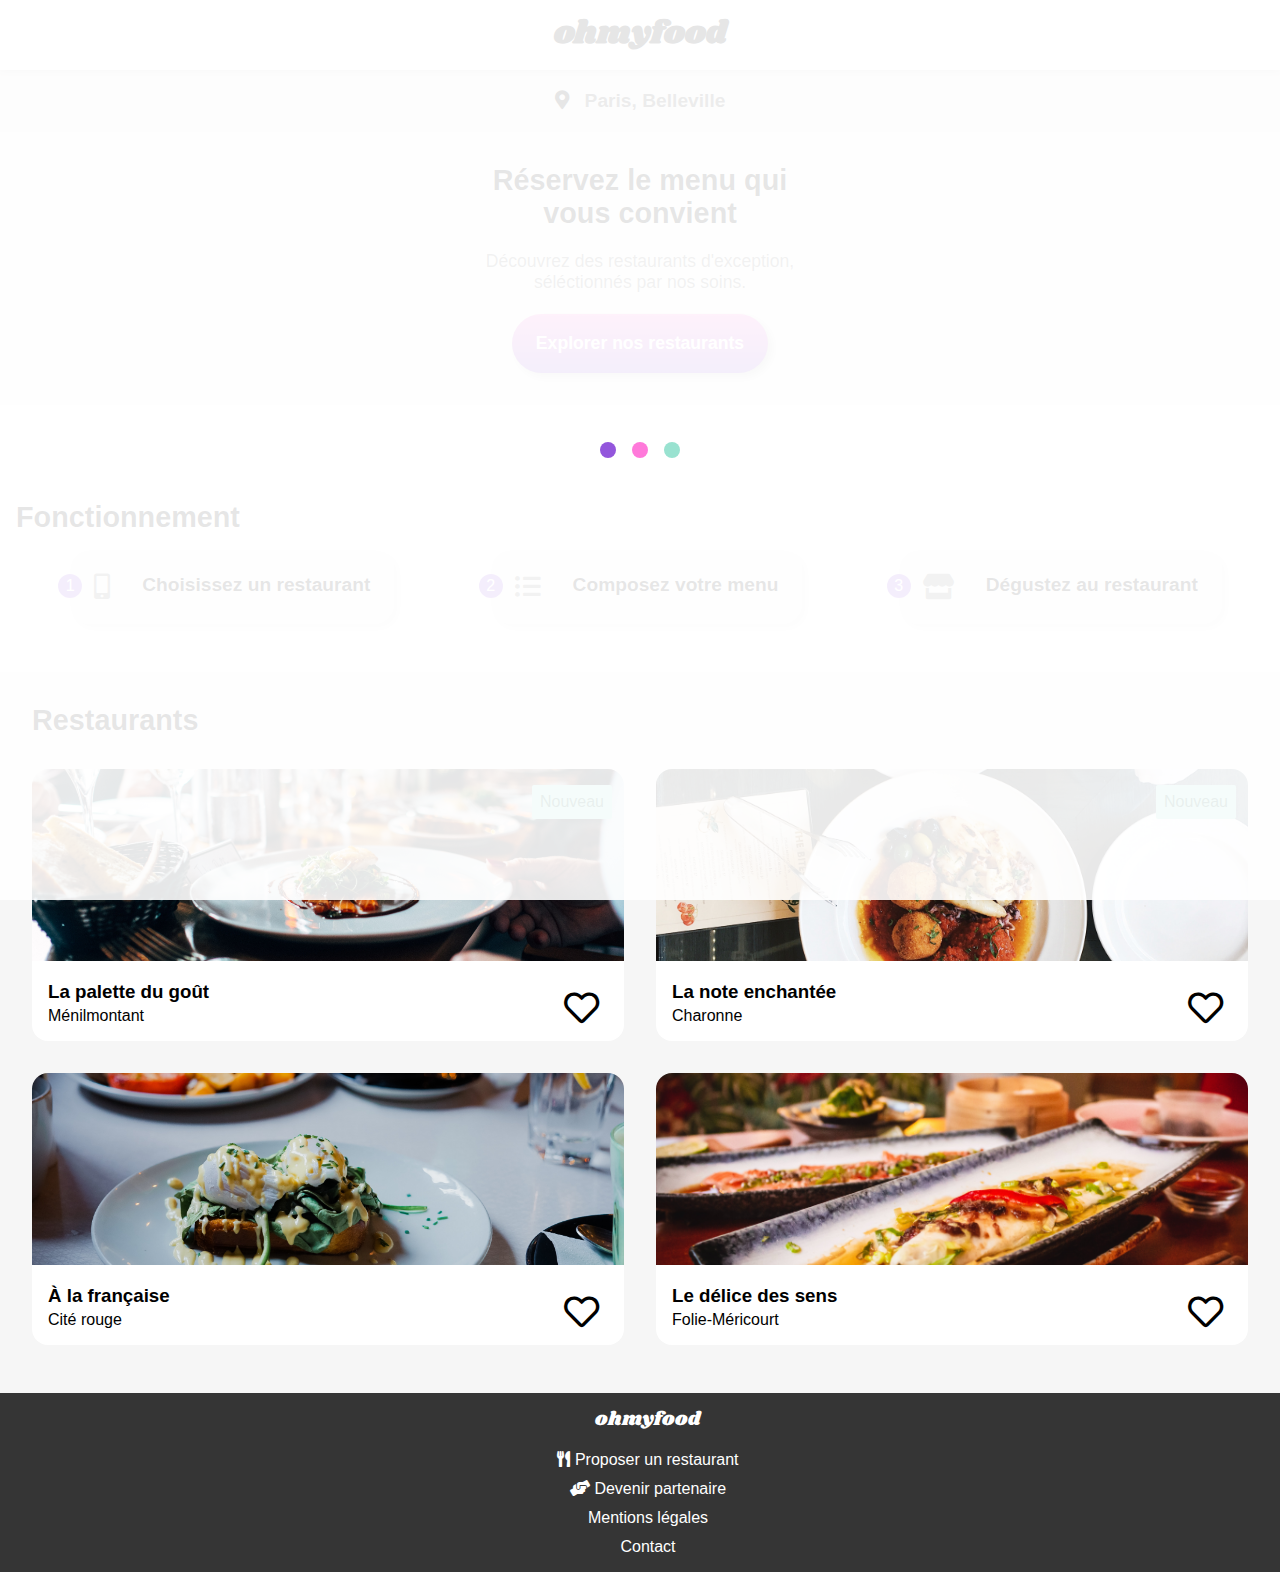
==== commit 719d25f4: "Correction de détails visuels de la page d'accueil (bouton, titres, couleurs)" ====
--- a/index.html
+++ b/index.html
@@ -35,10 +35,11 @@
         <div class="header2">
             <div class="titre"> Réservez le menu qui <br> vous convient </div>
             <div class="sous_titre_header2"> Découvrez des restaurants d'exception, <br> séléctionnés par nos soins. </div>
-        </div>
-        <div class="container_bouton_header2">
+             <div class="container_bouton_header2">
             <button class="bouton_header2" > Explorer nos restaurants </button>
         </div>
+        </div>
+       
 
 <!--  Fonctionnement  -->
         <div class="fonctionnement">
--- a/styles/style.css
+++ b/styles/style.css
@@ -109,19 +109,18 @@
     .header2{
         padding: 2rem;
         text-align: center;
-        background-color: #fafafa;
+        background-color: #f6f6f6;
         text-decoration: none;
     }
     .titre{
         font-size: 1.8em;
         font-weight: bold;
-        margin-left: 1rem;
     }
     .sous_titre_header2{
         font-weight: 500;
         margin: 1.3rem 0;
-        color: #403e3e;
-        font-size: 1.8em;
+        color: #757575;
+        font-size: 1.1rem;
     }
     .container_bouton_header2{
         display: flex;
@@ -130,9 +129,9 @@
     }
     .bouton_header2{
         border: 0;
-        padding: 1.25rem 3rem;
-        font-weight: 500;
-        font-size: 1.25rem;
+        padding: 1.2rem 1.5rem;
+        font-weight: 550;
+        font-size: 1.1rem;
         border-radius: 100px;
         color: #fff;
         background-color: #686868;
@@ -213,6 +212,8 @@
         margin: auto;
         position: relative;
     }
+    #restaurants .titre { margin-left: 1rem; }
+    
     .restaurants_cards{
         display: flex;
         flex-direction: column;
@@ -320,7 +321,7 @@
     .footer_text{
         color: #fff;
         text-decoration: none;
-        margin-top: 0.5em;
+        margin-top: 0.7em;
     }
 
 @media (max-width: 999px){
